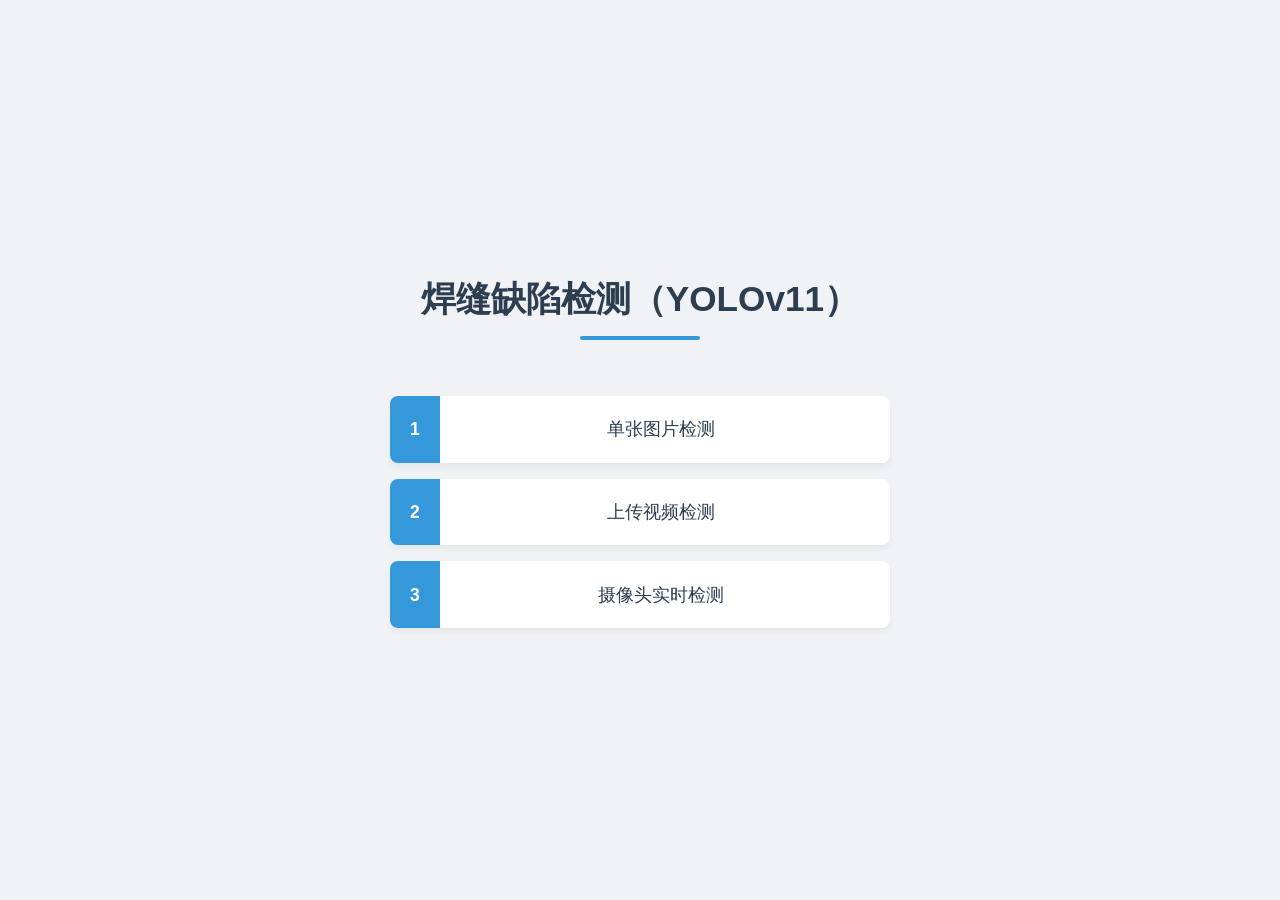
==== v-app/static/index.html @ 8508dec0 "1" ====
<!doctype html>
<html>
<head>
  <meta charset="utf-8" />
  <title>焊缝缺陷检测 Demo</title>
  <link rel="stylesheet" href="style.css" />
</head>
<style>
  /* 基础样式重置 */
* {
  margin: 0;
  padding: 0;
  box-sizing: border-box;
  font-family: 'Segoe UI', Tahoma, Geneva, Verdana, sans-serif;
}

/* 页面背景与布局 */
body {
  min-height: 100vh;
  background: #f0f2f5;
  padding: 2rem;
  display: flex;
  flex-direction: column;
  align-items: center;
  justify-content: center;
  color: #333;
  line-height: 1.6;
}

/* 标题样式 */
h1 {
  color: #2c3e50;
  font-size: 2.2rem;
  margin-bottom: 2.5rem;
  position: relative;
  text-align: center;
  padding-bottom: 0.8rem;
}

h1::after {
  content: '';
  position: absolute;
  bottom: 0;
  left: 50%;
  transform: translateX(-50%);
  width: 120px;
  height: 4px;
  background: #3498db;
  border-radius: 2px;
}

/* 导航列表样式 */
ul {
  list-style: none;
  width: 100%;
  max-width: 500px;
}

ul li {
  margin: 1rem 0;
}

/* 链接按钮样式 */
ul li a {
  display: block;
  padding: 1.2rem 1.5rem;
  background: white;
  color: #2c3e50;
  text-decoration: none;
  font-size: 1.1rem;
  font-weight: 500;
  border-radius: 8px;
  box-shadow: 0 4px 6px rgba(0, 0, 0, 0.05);
  transition: all 0.3s ease;
  position: relative;
  overflow: hidden;
}

/* 链接悬停效果 */
ul li a:hover {
  transform: translateY(-3px);
  box-shadow: 0 10px 15px rgba(0, 0, 0, 0.1);
  color: #3498db;
}

/* 链接前的序号样式 */
ul li a::before {
  content: attr(data-number);
  position: absolute;
  left: 0;
  top: 0;
  width: 50px;
  height: 100%;
  background: #3498db;
  color: white;
  display: flex;
  align-items: center;
  justify-content: center;
  font-weight: bold;
  transition: width 0.3s ease;
}

/* 调整链接文本位置，为序号留出空间 */
ul li a {
  padding-left: 65px;
}

/* 响应式设计 */
@media (max-width: 600px) {
  body {
    padding: 1rem;
  }
  
  h1 {
    font-size: 1.8rem;
  }
  
  ul li a {
    font-size: 1rem;
    padding: 1rem;
    padding-left: 55px;
  }
  
  ul li a::before {
    width: 40px;
  }
}
</style>
<body>
  <h1>焊缝缺陷检测（YOLOv11）</h1>
  <ul>
    <li><a href="img.html" data-number="1">单张图片检测</a></li>
    <li><a href="vid.html" data-number="2">上传视频检测</a></li>
    <li><a href="cam.html" data-number="3">摄像头实时检测</a></li>
  </ul>
</body>
</html>
---- v-app/static/style.css ----
/* ===== 全局基础样式 ===== */
* {
    margin: 0;
    padding: 0;
    box-sizing: border-box;
}

body {
    font-family: "Segoe UI", "Microsoft YaHei", sans-serif;
    min-height: 100vh;
    padding: 20px;
    margin: 0 auto;
    max-width: 1200px;
    background: #f0f3f7;
    color: #333;
    text-align: center;
    line-height: 1.6;
}

/* 标题样式优化 */
h1, h2 {
    color: #2c3e50;
    margin: 0 0 25px;
    padding-bottom: 12px;
    position: relative;
    display: inline-block;
}

h1::after, h2::after {
    content: '';
    position: absolute;
    left: 10%;
    bottom: 0;
    width: 80%;
    height: 3px;
    background: #3498db;
    border-radius: 3px;
}

h1 {
    font-size: 2rem;
    margin-top: 15px;
}

h2 {
    font-size: 1.6rem;
}

/* 链接样式优化 */
a {
    color: #3498db;
    text-decoration: none;
    font-weight: 500;
    transition: all 0.3s ease;
    position: relative;
    padding: 0 2px;
}

a:hover {
    text-decoration: none;
    color: #2980b9;
}

a::after {
    content: '';
    position: absolute;
    bottom: -2px;
    left: 0;
    width: 0;
    height: 2px;
    background: #2980b9;
    transition: width 0.3s ease;
}

a:hover::after {
    width: 100%;
}

/* ===== 摄像头画面区域 ===== */
.cam-container {
    position: relative;
    display: inline-block;
    margin: 0 auto 30px;
    padding: 15px;
    background: #fff;
    border-radius: 16px;
    box-shadow: 0 8px 30px rgba(0, 0, 0, 0.12);
}

#camImg {
    border-radius: 10px;
    box-shadow: 0 4px 15px rgba(0, 0, 0, 0.15);
    background: #000;
    max-width: 100%;
    height: auto;
    transition: all 0.3s ease;
}

#camImg:hover {
    box-shadow: 0 6px 20px rgba(0, 0, 0, 0.2);
}

/* ===== 红色闪烁层 ===== */
#flash {
    position: absolute;
    inset: 15px; /* 与容器内边距保持一致 */
    pointer-events: none;
    mix-blend-mode: screen;
    border-radius: 10px; /* 与摄像头画面保持一致 */
    opacity: 0;
    animation: none;
    z-index: 10;
}

/* 报警闪烁动画（增强版） */
.flash-active {
    animation: flashBlink 0.4s ease-in-out 2; /* 持续 0.4s，重复2次 */
}

@keyframes flashBlink {
    0% { opacity: 0; background: rgba(255, 0, 0, 0.6); }
    25% { opacity: 1; background: rgba(255, 0, 0, 0.8); }
    50% { opacity: 0; background: rgba(255, 0, 0, 0.6); }
    75% { opacity: 1; background: rgba(255, 0, 0, 0.8); }
    100% { opacity: 0; background: rgba(255, 0, 0, 0.6); }
}

/* ===== 控件区域 ===== */
.controls {
    background: #fff;
    padding: 20px;
    border-radius: 12px;
    box-shadow: 0 4px 15px rgba(0, 0, 0, 0.08);
    margin: 0 auto 30px;
    max-width: 600px;
    display: flex;
    flex-wrap: wrap;
    align-items: center;
    justify-content: center;
    gap: 15px 25px;
}

label {
    font-size: 15px;
    color: #555;
    cursor: pointer;
    display: flex;
    align-items: center;
    gap: 8px;
    transition: color 0.2s ease;
}

label:hover {
    color: #3498db;
}

input[type="checkbox"] {
    transform: scale(1.3);
    vertical-align: middle;
    accent-color: #3498db;
    transition: all 0.2s ease;
}

input[type="checkbox"]:hover {
    box-shadow: 0 0 0 3px rgba(52, 152, 219, 0.2);
}

/* 按钮通用样式（补充控件区域可能的按钮） */
button {
    padding: 8px 20px;
    background: #3498db;
    color: white;
    border: none;
    border-radius: 6px;
    font-size: 15px;
    font-weight: 500;
    cursor: pointer;
    transition: all 0.3s ease;
}
  

/* ===== 文字和段落 ===== */
p {
    margin: 25px 0;
    font-size: 14px;
    color: #666;
    max-width: 800px;
    margin-left: auto;
    margin-right: auto;
}

/* 状态提示文本 */
.status-text {
    font-size: 16px;
    padding: 10px 15px;
    border-radius: 6px;
    margin: 15px 0;
    display: inline-block;
    background: rgba(52, 152, 219, 0.1);
    color: #2980b9;
}

/* ===== 响应式调整 ===== */
@media (max-width: 768px) {
    body {
        padding: 15px 10px;
    }

    h1 {
        font-size: 1.7rem;
    }

    h2 {
        font-size: 1.4rem;
    }

    .controls {
        padding: 15px;
        gap: 12px 15px;
    }

    .cam-container {
        padding: 10px;
        border-radius: 12px;
    }

    #flash {
        inset: 10px;
    }
}

@media (max-width: 480px) {
    .controls {
        flex-direction: column;
        align-items: flex-start;
        padding: 15px 20px;
    }

    label {
        width: 100%;
    }
}
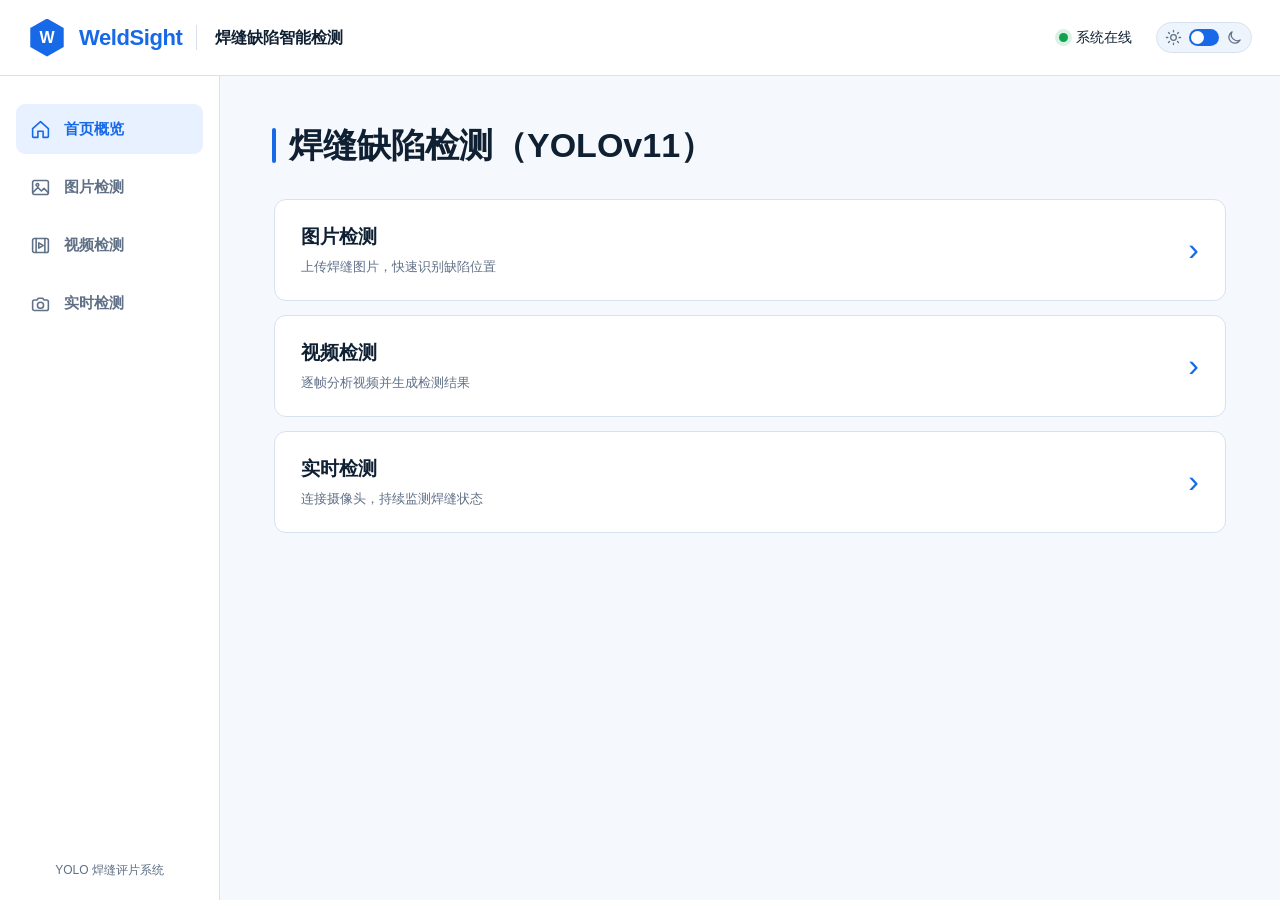
==== commit 2540aecc: "优化前端" ====
--- a/v-app/static/index.html
+++ b/v-app/static/index.html
@@ -1,131 +1,135 @@
 <!doctype html>
 <html>
+
 <head>
   <meta charset="utf-8" />
   <title>焊缝缺陷检测 Demo</title>
   <link rel="stylesheet" href="style.css" />
+  <link rel="stylesheet" href="app.css" />
+  <script src="ui.js" defer></script>
 </head>
 <style>
   /* 基础样式重置 */
-* {
-  margin: 0;
-  padding: 0;
-  box-sizing: border-box;
-  font-family: 'Segoe UI', Tahoma, Geneva, Verdana, sans-serif;
-}
+  * {
+    margin: 0;
+    padding: 0;
+    box-sizing: border-box;
+    font-family: 'Segoe UI', Tahoma, Geneva, Verdana, sans-serif;
+  }
 
-/* 页面背景与布局 */
-body {
-  min-height: 100vh;
-  background: #f0f2f5;
-  padding: 2rem;
-  display: flex;
-  flex-direction: column;
-  align-items: center;
-  justify-content: center;
-  color: #333;
-  line-height: 1.6;
-}
+  /* 页面背景与布局 */
+  body {
+    min-height: 100vh;
+    background: #f0f2f5;
+    padding: 2rem;
+    display: flex;
+    flex-direction: column;
+    align-items: center;
+    justify-content: center;
+    color: #333;
+    line-height: 1.6;
+  }
 
-/* 标题样式 */
-h1 {
-  color: #2c3e50;
-  font-size: 2.2rem;
-  margin-bottom: 2.5rem;
-  position: relative;
-  text-align: center;
-  padding-bottom: 0.8rem;
-}
+  /* 标题样式 */
+  h1 {
+    color: #2c3e50;
+    font-size: 2.2rem;
+    margin-bottom: 2.5rem;
+    position: relative;
+    text-align: center;
+    padding-bottom: 0.8rem;
+  }
 
-h1::after {
-  content: '';
-  position: absolute;
-  bottom: 0;
-  left: 50%;
-  transform: translateX(-50%);
-  width: 120px;
-  height: 4px;
-  background: #3498db;
-  border-radius: 2px;
-}
+  h1::after {
+    content: '';
+    position: absolute;
+    bottom: 0;
+    left: 50%;
+    transform: translateX(-50%);
+    width: 120px;
+    height: 4px;
+    background: #3498db;
+    border-radius: 2px;
+  }
 
-/* 导航列表样式 */
-ul {
-  list-style: none;
-  width: 100%;
-  max-width: 500px;
-}
+  /* 导航列表样式 */
+  ul {
+    list-style: none;
+    width: 100%;
+    max-width: 500px;
+  }
 
-ul li {
-  margin: 1rem 0;
-}
+  ul li {
+    margin: 1rem 0;
+  }
 
-/* 链接按钮样式 */
-ul li a {
-  display: block;
-  padding: 1.2rem 1.5rem;
-  background: white;
-  color: #2c3e50;
-  text-decoration: none;
-  font-size: 1.1rem;
-  font-weight: 500;
-  border-radius: 8px;
-  box-shadow: 0 4px 6px rgba(0, 0, 0, 0.05);
-  transition: all 0.3s ease;
-  position: relative;
-  overflow: hidden;
-}
+  /* 链接按钮样式 */
+  ul li a {
+    display: block;
+    padding: 1.2rem 1.5rem;
+    background: white;
+    color: #2c3e50;
+    text-decoration: none;
+    font-size: 1.1rem;
+    font-weight: 500;
+    border-radius: 8px;
+    box-shadow: 0 4px 6px rgba(0, 0, 0, 0.05);
+    transition: all 0.3s ease;
+    position: relative;
+    overflow: hidden;
+  }
 
-/* 链接悬停效果 */
-ul li a:hover {
-  transform: translateY(-3px);
-  box-shadow: 0 10px 15px rgba(0, 0, 0, 0.1);
-  color: #3498db;
-}
+  /* 链接悬停效果 */
+  ul li a:hover {
+    transform: translateY(-3px);
+    box-shadow: 0 10px 15px rgba(0, 0, 0, 0.1);
+    color: #3498db;
+  }
 
-/* 链接前的序号样式 */
-ul li a::before {
-  content: attr(data-number);
-  position: absolute;
-  left: 0;
-  top: 0;
-  width: 50px;
-  height: 100%;
-  background: #3498db;
-  color: white;
-  display: flex;
-  align-items: center;
-  justify-content: center;
-  font-weight: bold;
-  transition: width 0.3s ease;
-}
+  /* 链接前的序号样式 */
+  ul li a::before {
+    content: attr(data-number);
+    position: absolute;
+    left: 0;
+    top: 0;
+    width: 50px;
+    height: 100%;
+    background: #3498db;
+    color: white;
+    display: flex;
+    align-items: center;
+    justify-content: center;
+    font-weight: bold;
+    transition: width 0.3s ease;
+  }
 
-/* 调整链接文本位置，为序号留出空间 */
-ul li a {
-  padding-left: 65px;
-}
+  /* 调整链接文本位置，为序号留出空间 */
+  ul li a {
+    padding-left: 65px;
+  }
 
-/* 响应式设计 */
-@media (max-width: 600px) {
-  body {
-    padding: 1rem;
+  /* 响应式设计 */
+  @media (max-width: 600px) {
+    body {
+      padding: 1rem;
+    }
+
+    h1 {
+      font-size: 1.8rem;
+    }
+
+    ul li a {
+      font-size: 1rem;
+      padding: 1rem;
+      padding-left: 55px;
+    }
+
+    ul li a::before {
+      width: 40px;
+    }
   }
-  
-  h1 {
-    font-size: 1.8rem;
-  }
-  
-  ul li a {
-    font-size: 1rem;
-    padding: 1rem;
-    padding-left: 55px;
-  }
-  
-  ul li a::before {
-    width: 40px;
-  }
-}
 </style>
+
 <body>
   <h1>焊缝缺陷检测（YOLOv11）</h1>
   <ul>
@@ -134,4 +138,5 @@
     <li><a href="cam.html" data-number="3">摄像头实时检测</a></li>
   </ul>
 </body>
-</html>
+
+</html>
--- a/v-app/static/style.css
+++ b/v-app/static/style.css
@@ -1,242 +1,242 @@
-/* ===== 全局基础样式 ===== */
-* {
-    margin: 0;
-    padding: 0;
-    box-sizing: border-box;
-}
-
-body {
-    font-family: "Segoe UI", "Microsoft YaHei", sans-serif;
-    min-height: 100vh;
-    padding: 20px;
-    margin: 0 auto;
-    max-width: 1200px;
-    background: #f0f3f7;
-    color: #333;
-    text-align: center;
-    line-height: 1.6;
-}
-
-/* 标题样式优化 */
-h1, h2 {
-    color: #2c3e50;
-    margin: 0 0 25px;
-    padding-bottom: 12px;
-    position: relative;
-    display: inline-block;
-}
-
-h1::after, h2::after {
-    content: '';
-    position: absolute;
-    left: 10%;
-    bottom: 0;
-    width: 80%;
-    height: 3px;
-    background: #3498db;
-    border-radius: 3px;
-}
-
-h1 {
-    font-size: 2rem;
-    margin-top: 15px;
-}
-
-h2 {
-    font-size: 1.6rem;
-}
-
-/* 链接样式优化 */
-a {
-    color: #3498db;
-    text-decoration: none;
-    font-weight: 500;
-    transition: all 0.3s ease;
-    position: relative;
-    padding: 0 2px;
-}
-
-a:hover {
-    text-decoration: none;
-    color: #2980b9;
-}
-
-a::after {
-    content: '';
-    position: absolute;
-    bottom: -2px;
-    left: 0;
-    width: 0;
-    height: 2px;
-    background: #2980b9;
-    transition: width 0.3s ease;
-}
-
-a:hover::after {
-    width: 100%;
-}
-
-/* ===== 摄像头画面区域 ===== */
-.cam-container {
-    position: relative;
-    display: inline-block;
-    margin: 0 auto 30px;
-    padding: 15px;
-    background: #fff;
-    border-radius: 16px;
-    box-shadow: 0 8px 30px rgba(0, 0, 0, 0.12);
-}
-
-#camImg {
-    border-radius: 10px;
-    box-shadow: 0 4px 15px rgba(0, 0, 0, 0.15);
-    background: #000;
-    max-width: 100%;
-    height: auto;
-    transition: all 0.3s ease;
-}
-
-#camImg:hover {
-    box-shadow: 0 6px 20px rgba(0, 0, 0, 0.2);
-}
-
-/* ===== 红色闪烁层 ===== */
-#flash {
-    position: absolute;
-    inset: 15px; /* 与容器内边距保持一致 */
-    pointer-events: none;
-    mix-blend-mode: screen;
-    border-radius: 10px; /* 与摄像头画面保持一致 */
-    opacity: 0;
-    animation: none;
-    z-index: 10;
-}
-
-/* 报警闪烁动画（增强版） */
-.flash-active {
-    animation: flashBlink 0.4s ease-in-out 2; /* 持续 0.4s，重复2次 */
-}
-
-@keyframes flashBlink {
-    0% { opacity: 0; background: rgba(255, 0, 0, 0.6); }
-    25% { opacity: 1; background: rgba(255, 0, 0, 0.8); }
-    50% { opacity: 0; background: rgba(255, 0, 0, 0.6); }
-    75% { opacity: 1; background: rgba(255, 0, 0, 0.8); }
-    100% { opacity: 0; background: rgba(255, 0, 0, 0.6); }
-}
-
-/* ===== 控件区域 ===== */
-.controls {
-    background: #fff;
-    padding: 20px;
-    border-radius: 12px;
-    box-shadow: 0 4px 15px rgba(0, 0, 0, 0.08);
-    margin: 0 auto 30px;
-    max-width: 600px;
-    display: flex;
-    flex-wrap: wrap;
-    align-items: center;
-    justify-content: center;
-    gap: 15px 25px;
-}
-
-label {
-    font-size: 15px;
-    color: #555;
-    cursor: pointer;
-    display: flex;
-    align-items: center;
-    gap: 8px;
-    transition: color 0.2s ease;
-}
-
-label:hover {
-    color: #3498db;
-}
-
-input[type="checkbox"] {
-    transform: scale(1.3);
-    vertical-align: middle;
-    accent-color: #3498db;
-    transition: all 0.2s ease;
-}
-
-input[type="checkbox"]:hover {
-    box-shadow: 0 0 0 3px rgba(52, 152, 219, 0.2);
-}
-
-/* 按钮通用样式（补充控件区域可能的按钮） */
-button {
-    padding: 8px 20px;
-    background: #3498db;
-    color: white;
-    border: none;
-    border-radius: 6px;
-    font-size: 15px;
-    font-weight: 500;
-    cursor: pointer;
-    transition: all 0.3s ease;
-}
-  
-
-/* ===== 文字和段落 ===== */
-p {
-    margin: 25px 0;
-    font-size: 14px;
-    color: #666;
-    max-width: 800px;
-    margin-left: auto;
-    margin-right: auto;
-}
-
-/* 状态提示文本 */
-.status-text {
-    font-size: 16px;
-    padding: 10px 15px;
-    border-radius: 6px;
-    margin: 15px 0;
-    display: inline-block;
-    background: rgba(52, 152, 219, 0.1);
-    color: #2980b9;
-}
-
-/* ===== 响应式调整 ===== */
-@media (max-width: 768px) {
-    body {
-        padding: 15px 10px;
-    }
-
-    h1 {
-        font-size: 1.7rem;
-    }
-
-    h2 {
-        font-size: 1.4rem;
-    }
-
-    .controls {
-        padding: 15px;
-        gap: 12px 15px;
-    }
-
-    .cam-container {
-        padding: 10px;
-        border-radius: 12px;
-    }
-
-    #flash {
-        inset: 10px;
-    }
-}
-
-@media (max-width: 480px) {
-    .controls {
-        flex-direction: column;
-        align-items: flex-start;
-        padding: 15px 20px;
-    }
-
-    label {
-        width: 100%;
-    }
+/* ===== 全局基础样式 ===== */
+* {
+    margin: 0;
+    padding: 0;
+    box-sizing: border-box;
+}
+
+body {
+    font-family: "Segoe UI", "Microsoft YaHei", sans-serif;
+    min-height: 100vh;
+    padding: 20px;
+    margin: 0 auto;
+    max-width: 1200px;
+    background: #f0f3f7;
+    color: #333;
+    text-align: center;
+    line-height: 1.6;
+}
+
+/* 标题样式优化 */
+h1, h2 {
+    color: #2c3e50;
+    margin: 0 0 25px;
+    padding-bottom: 12px;
+    position: relative;
+    display: inline-block;
+}
+
+h1::after, h2::after {
+    content: '';
+    position: absolute;
+    left: 10%;
+    bottom: 0;
+    width: 80%;
+    height: 3px;
+    background: #3498db;
+    border-radius: 3px;
+}
+
+h1 {
+    font-size: 2rem;
+    margin-top: 15px;
+}
+
+h2 {
+    font-size: 1.6rem;
+}
+
+/* 链接样式优化 */
+a {
+    color: #3498db;
+    text-decoration: none;
+    font-weight: 500;
+    transition: all 0.3s ease;
+    position: relative;
+    padding: 0 2px;
+}
+
+a:hover {
+    text-decoration: none;
+    color: #2980b9;
+}
+
+a::after {
+    content: '';
+    position: absolute;
+    bottom: -2px;
+    left: 0;
+    width: 0;
+    height: 2px;
+    background: #2980b9;
+    transition: width 0.3s ease;
+}
+
+a:hover::after {
+    width: 100%;
+}
+
+/* ===== 摄像头画面区域 ===== */
+.cam-container {
+    position: relative;
+    display: inline-block;
+    margin: 0 auto 30px;
+    padding: 15px;
+    background: #fff;
+    border-radius: 16px;
+    box-shadow: 0 8px 30px rgba(0, 0, 0, 0.12);
+}
+
+#camImg {
+    border-radius: 10px;
+    box-shadow: 0 4px 15px rgba(0, 0, 0, 0.15);
+    background: #000;
+    max-width: 100%;
+    height: auto;
+    transition: all 0.3s ease;
+}
+
+#camImg:hover {
+    box-shadow: 0 6px 20px rgba(0, 0, 0, 0.2);
+}
+
+/* ===== 红色闪烁层 ===== */
+#flash {
+    position: absolute;
+    inset: 15px; /* 与容器内边距保持一致 */
+    pointer-events: none;
+    mix-blend-mode: screen;
+    border-radius: 10px; /* 与摄像头画面保持一致 */
+    opacity: 0;
+    animation: none;
+    z-index: 10;
+}
+
+/* 报警闪烁动画（增强版） */
+.flash-active {
+    animation: flashBlink 0.4s ease-in-out 2; /* 持续 0.4s，重复2次 */
+}
+
+@keyframes flashBlink {
+    0% { opacity: 0; background: rgba(255, 0, 0, 0.6); }
+    25% { opacity: 1; background: rgba(255, 0, 0, 0.8); }
+    50% { opacity: 0; background: rgba(255, 0, 0, 0.6); }
+    75% { opacity: 1; background: rgba(255, 0, 0, 0.8); }
+    100% { opacity: 0; background: rgba(255, 0, 0, 0.6); }
+}
+
+/* ===== 控件区域 ===== */
+.controls {
+    background: #fff;
+    padding: 20px;
+    border-radius: 12px;
+    box-shadow: 0 4px 15px rgba(0, 0, 0, 0.08);
+    margin: 0 auto 30px;
+    max-width: 600px;
+    display: flex;
+    flex-wrap: wrap;
+    align-items: center;
+    justify-content: center;
+    gap: 15px 25px;
+}
+
+label {
+    font-size: 15px;
+    color: #555;
+    cursor: pointer;
+    display: flex;
+    align-items: center;
+    gap: 8px;
+    transition: color 0.2s ease;
+}
+
+label:hover {
+    color: #3498db;
+}
+
+input[type="checkbox"] {
+    transform: scale(1.3);
+    vertical-align: middle;
+    accent-color: #3498db;
+    transition: all 0.2s ease;
+}
+
+input[type="checkbox"]:hover {
+    box-shadow: 0 0 0 3px rgba(52, 152, 219, 0.2);
+}
+
+/* 按钮通用样式（补充控件区域可能的按钮） */
+button {
+    padding: 8px 20px;
+    background: #3498db;
+    color: white;
+    border: none;
+    border-radius: 6px;
+    font-size: 15px;
+    font-weight: 500;
+    cursor: pointer;
+    transition: all 0.3s ease;
+}
+  
+
+/* ===== 文字和段落 ===== */
+p {
+    margin: 25px 0;
+    font-size: 14px;
+    color: #666;
+    max-width: 800px;
+    margin-left: auto;
+    margin-right: auto;
+}
+
+/* 状态提示文本 */
+.status-text {
+    font-size: 16px;
+    padding: 10px 15px;
+    border-radius: 6px;
+    margin: 15px 0;
+    display: inline-block;
+    background: rgba(52, 152, 219, 0.1);
+    color: #2980b9;
+}
+
+/* ===== 响应式调整 ===== */
+@media (max-width: 768px) {
+    body {
+        padding: 15px 10px;
+    }
+
+    h1 {
+        font-size: 1.7rem;
+    }
+
+    h2 {
+        font-size: 1.4rem;
+    }
+
+    .controls {
+        padding: 15px;
+        gap: 12px 15px;
+    }
+
+    .cam-container {
+        padding: 10px;
+        border-radius: 12px;
+    }
+
+    #flash {
+        inset: 10px;
+    }
+}
+
+@media (max-width: 480px) {
+    .controls {
+        flex-direction: column;
+        align-items: flex-start;
+        padding: 15px 20px;
+    }
+
+    label {
+        width: 100%;
+    }
 }
--- a/v-app/static/app.css
+++ b/v-app/static/app.css
@@ -0,0 +1,617 @@
+:root {
+  color-scheme: light;
+  --bg: #f5f8fc;
+  --surface: #ffffff;
+  --surface-2: #eef4fb;
+  --text: #102033;
+  --muted: #607087;
+  --line: #d8e2ee;
+  --primary: #1769e8;
+  --primary-soft: #e8f1ff;
+  --success: #12a150;
+  --danger: #dc3d4b;
+  --warning: #ed8b24;
+  --shadow: 0 18px 45px rgba(38, 68, 105, .09);
+}
+
+:root[data-theme="dark"] {
+  color-scheme: dark;
+  --bg: #071421;
+  --surface: #0d1e2d;
+  --surface-2: #12283a;
+  --text: #eef6ff;
+  --muted: #92a8bd;
+  --line: #294155;
+  --primary: #3e8cff;
+  --primary-soft: #15345d;
+  --success: #39cf75;
+  --danger: #ff6976;
+  --warning: #ffab4a;
+  --shadow: 0 22px 55px rgba(0, 0, 0, .28);
+}
+
+html {
+  background: var(--bg);
+}
+
+body {
+  display: block !important;
+  overflow-x: hidden;
+  margin: 0 !important;
+  padding: 0 !important;
+  max-width: none !important;
+  min-height: 100vh;
+  background: var(--bg) !important;
+  color: var(--text) !important;
+  text-align: left !important;
+  font-family: Inter, "Segoe UI", "Microsoft YaHei", sans-serif !important;
+  transition: background .25s ease, color .25s ease;
+}
+
+button,
+input,
+select {
+  font: inherit;
+}
+
+.app-shell {
+  width: 100%;
+  min-height: 100vh;
+  display: grid;
+  grid-template: 76px 1fr / 220px 1fr;
+}
+
+.app-header {
+  grid-column: 1 / -1;
+  display: flex;
+  align-items: center;
+  justify-content: space-between;
+  padding: 0 28px;
+  background: var(--surface);
+  border-bottom: 1px solid var(--line);
+  position: sticky;
+  top: 0;
+  z-index: 20;
+}
+
+.brand {
+  display: flex;
+  align-items: center;
+  gap: 13px;
+  color: var(--text) !important;
+  padding: 0 !important;
+  text-decoration: none;
+}
+
+.brand::after,
+.app-nav-link::after {
+  display: none !important;
+}
+
+.brand-mark {
+  display: grid;
+  place-items: center;
+  width: 38px;
+  height: 38px;
+  color: #fff;
+  background: var(--primary);
+  clip-path: polygon(50% 0, 94% 25%, 94% 75%, 50% 100%, 6% 75%, 6% 25%);
+  font-weight: 800;
+}
+
+.brand strong {
+  color: var(--primary);
+  font-size: 22px;
+  letter-spacing: -.4px;
+}
+
+.brand-subtitle {
+  border-left: 1px solid var(--line);
+  padding-left: 18px;
+  font-weight: 650;
+}
+
+.header-actions {
+  display: flex;
+  flex-shrink: 0;
+  align-items: center;
+  gap: 24px;
+}
+
+.service-state {
+  display: flex;
+  align-items: center;
+  gap: 8px;
+  color: var(--text);
+  font-size: 14px;
+}
+
+.service-state i {
+  width: 9px;
+  height: 9px;
+  border-radius: 50%;
+  background: var(--success);
+  box-shadow: 0 0 0 4px color-mix(in srgb, var(--success) 15%, transparent);
+}
+
+.theme-toggle {
+  display: flex;
+  align-items: center;
+  gap: 7px;
+  padding: 6px 8px !important;
+  border: 1px solid var(--line) !important;
+  border-radius: 999px !important;
+  background: var(--surface-2) !important;
+  color: var(--muted) !important;
+  box-shadow: none !important;
+}
+
+.theme-toggle span {
+  display: grid;
+  place-items: center;
+}
+
+.theme-toggle svg {
+  width: 17px;
+  height: 17px;
+  fill: none;
+  stroke: currentColor;
+  stroke-width: 1.8;
+  stroke-linecap: round;
+  stroke-linejoin: round;
+}
+
+.theme-toggle i {
+  width: 30px;
+  height: 17px;
+  border-radius: 99px;
+  background: var(--primary);
+  position: relative;
+}
+
+.theme-toggle i::after {
+  content: '';
+  position: absolute;
+  width: 13px;
+  height: 13px;
+  top: 2px;
+  left: 2px;
+  border-radius: 50%;
+  background: white;
+  transition: transform .2s ease;
+}
+
+[data-theme="dark"] .theme-toggle i::after {
+  transform: translateX(13px);
+}
+
+.app-sidebar {
+  grid-row: 2;
+  padding: 28px 16px 20px;
+  background: var(--surface);
+  border-right: 1px solid var(--line);
+  display: flex;
+  flex-direction: column;
+  justify-content: space-between;
+}
+
+.app-sidebar nav {
+  display: grid;
+  gap: 8px;
+}
+
+.app-nav-link {
+  display: flex;
+  align-items: center;
+  gap: 13px;
+  padding: 13px 14px !important;
+  border-radius: 9px;
+  color: var(--muted) !important;
+  text-decoration: none;
+  font-size: 15px;
+  font-weight: 600;
+}
+
+.app-nav-link:hover,
+.app-nav-link.active {
+  color: var(--primary) !important;
+  background: var(--primary-soft);
+}
+
+.app-nav-link svg {
+  width: 21px;
+  height: 21px;
+  fill: none;
+  stroke: currentColor;
+  stroke-width: 1.8;
+  stroke-linecap: round;
+  stroke-linejoin: round;
+}
+
+.sidebar-foot {
+  margin: 0 !important;
+  color: var(--muted) !important;
+  font-size: 12px !important;
+  text-align: center;
+}
+
+.app-main {
+  grid-column: 2;
+  grid-row: 2;
+  width: 100%;
+  max-width: 1160px;
+  margin: 0 auto;
+  padding: 48px 54px 64px;
+  box-sizing: border-box;
+}
+
+.app-main h1,
+.app-main h2 {
+  display: block !important;
+  width: auto;
+  margin: 0 0 32px !important;
+  padding: 0 0 0 15px !important;
+  border: 0 !important;
+  color: var(--text) !important;
+  font-size: clamp(25px, 3vw, 34px) !important;
+  line-height: 1.25;
+  text-align: left;
+}
+
+.app-main h1::after,
+.app-main h2::after {
+  left: 0 !important;
+  top: 4px;
+  bottom: 4px !important;
+  width: 4px !important;
+  height: auto !important;
+  background: var(--primary) !important;
+  border-radius: 4px !important;
+}
+
+/* 首页 */
+.page-home>ul {
+  display: grid;
+  width: 100% !important;
+  max-width: none !important;
+  gap: 14px;
+  margin: 0;
+  padding: 0;
+}
+
+.page-home>ul li {
+  margin: 0 !important;
+}
+
+.page-home>ul a {
+  display: flex !important;
+  align-items: center;
+  min-height: 92px;
+  padding: 22px 26px !important;
+  border: 1px solid var(--line);
+  border-radius: 12px !important;
+  background: var(--surface) !important;
+  color: var(--text) !important;
+  box-shadow: none !important;
+  font-size: 19px !important;
+}
+
+.page-home>ul a>span {
+  display: grid;
+  gap: 5px;
+}
+
+.page-home>ul a::before {
+  display: none !important;
+}
+
+.page-home>ul a strong {
+  color: var(--text);
+  font-size: 19px;
+}
+
+.page-home>ul a small {
+  color: var(--muted);
+  font-size: 13px;
+  font-weight: 500;
+}
+
+.page-home>ul a>b {
+  margin-left: auto;
+  color: var(--primary);
+  font-size: 32px;
+  font-weight: 400;
+}
+
+.page-home>ul a::after {
+  display: none !important;
+}
+
+.page-home>ul a:hover {
+  transform: translateY(-2px) !important;
+  border-color: var(--primary);
+  box-shadow: var(--shadow) !important;
+}
+
+/* 检测页面公共面板 */
+.upload-container,
+.upload-area,
+.container,
+.control-panel,
+.result-container,
+.preview-container,
+.sound-control,
+.file-input,
+#vidLink {
+  width: 100% !important;
+  max-width: 100% !important;
+  box-sizing: border-box;
+  background: var(--surface) !important;
+  color: var(--text) !important;
+  border-color: var(--line) !important;
+  box-shadow: var(--shadow) !important;
+}
+
+.upload-container,
+.upload-area,
+.control-panel {
+  border-radius: 12px !important;
+  padding: 24px !important;
+}
+
+.result-container {
+  border-radius: 12px !important;
+  min-height: 260px;
+  padding: 20px !important;
+}
+
+/* 视频页保持标题与上传面板同轴，并让工作区在主内容中居中。 */
+.page-video>.container {
+  width: min(100%, 820px) !important;
+  max-width: 820px !important;
+  margin: 0 auto !important;
+  padding: 0 !important;
+  background: transparent !important;
+  box-shadow: none !important;
+}
+
+.page-video .upload-area {
+  margin: 0 auto 30px !important;
+}
+
+input[type="file"],
+select {
+  color: var(--text) !important;
+  background: var(--surface-2) !important;
+  border: 1px solid var(--line) !important;
+  border-radius: 8px !important;
+  padding: 10px !important;
+}
+
+input[type="file"]::file-selector-button,
+.file-label {
+  margin-right: 12px;
+  padding: 9px 14px !important;
+  border: 1px solid var(--line) !important;
+  border-radius: 7px !important;
+  background: var(--surface) !important;
+  color: var(--text) !important;
+  font-weight: 600;
+  cursor: pointer;
+}
+
+input[type="file"]::file-selector-button:hover,
+.file-label:hover {
+  border-color: var(--primary) !important;
+  color: var(--primary) !important;
+  background: var(--primary-soft) !important;
+}
+
+button:not(.theme-toggle) {
+  border-radius: 8px !important;
+  border: 1px solid transparent !important;
+  background: var(--primary) !important;
+  color: #fff !important;
+  font-weight: 650 !important;
+  box-shadow: none !important;
+}
+
+button:not(.theme-toggle):hover {
+  filter: brightness(1.08);
+  transform: translateY(-1px);
+}
+
+button:disabled {
+  opacity: .46;
+  cursor: not-allowed;
+  transform: none !important;
+}
+
+#btnCancel,
+.btn-stop {
+  background: transparent !important;
+  color: var(--danger) !important;
+  border-color: var(--danger) !important;
+}
+
+.btn-start {
+  background: var(--success) !important;
+}
+
+.status-text {
+  background: var(--surface-2) !important;
+  color: var(--muted) !important;
+  border: 1px solid var(--line);
+}
+
+.status-text.success {
+  color: var(--success) !important;
+}
+
+.status-text.error {
+  color: var(--danger) !important;
+}
+
+#progressBar {
+  width: 100% !important;
+  max-width: none !important;
+  height: auto !important;
+  margin: 18px 0 !important;
+  padding: 16px !important;
+  overflow: visible !important;
+  border: 1px solid var(--line);
+  border-radius: 10px !important;
+  background: var(--surface-2) !important;
+  box-shadow: none !important;
+  box-sizing: border-box;
+}
+
+.progress-meta {
+  display: flex;
+  align-items: center;
+  margin-bottom: 9px;
+  color: var(--text);
+  font-size: 14px;
+  font-weight: 600;
+}
+
+.progress-track {
+  position: relative;
+  height: 24px;
+  overflow: hidden;
+  border-radius: 99px;
+  background: color-mix(in srgb, var(--line) 72%, transparent);
+}
+
+#progressFill {
+  position: relative;
+  height: 100% !important;
+  min-width: 0;
+  border-radius: inherit !important;
+  background: var(--primary) !important;
+  box-shadow: 0 0 12px color-mix(in srgb, var(--primary) 35%, transparent);
+  transition: width .45s cubic-bezier(.22, 1, .36, 1), background .2s ease !important;
+}
+
+#progressValue {
+  position: absolute;
+  inset: 0;
+  display: grid;
+  place-items: center;
+  color: var(--text);
+  font-size: 12px;
+  font-weight: 750;
+  line-height: 24px;
+  font-variant-numeric: tabular-nums;
+  text-shadow: 0 1px 2px var(--surface);
+  pointer-events: none;
+}
+
+#progressBar[data-state="uploading"] #progressFill,
+#progressBar[data-state="waiting"] #progressFill {
+  background: var(--warning) !important;
+}
+
+#progressBar[data-state="completed"] #progressFill {
+  background: var(--success) !important;
+}
+
+#progressBar[data-state="failed"] #progressFill {
+  background: var(--danger) !important;
+}
+
+
+.preview-container {
+  display: block !important;
+  width: min(100%, 900px);
+  overflow: hidden;
+  padding: 10px;
+}
+
+#camImg {
+  width: 100%;
+  max-height: 62vh;
+  object-fit: contain;
+  border-radius: 8px;
+}
+
+.home-link,
+.back-link,
+.app-main>p:last-of-type {
+  display: none !important;
+}
+
+@media (max-width: 780px) {
+  .app-shell {
+    display: block;
+  }
+
+  .app-header {
+    height: 64px;
+    padding: 0 16px;
+  }
+
+  .brand-subtitle,
+  .service-state,
+  .sidebar-foot {
+    display: none;
+  }
+
+  .brand strong {
+    font-size: 19px;
+  }
+
+  .app-sidebar {
+    position: sticky;
+    top: 64px;
+    z-index: 15;
+    padding: 8px 10px;
+    border-right: 0;
+    border-bottom: 1px solid var(--line);
+    overflow-x: auto;
+  }
+
+  .app-sidebar nav {
+    display: flex;
+    min-width: max-content;
+  }
+
+  .app-nav-link {
+    padding: 9px 11px !important;
+    font-size: 13px;
+  }
+
+  .app-nav-link svg {
+    width: 18px;
+    height: 18px;
+  }
+
+  .app-main {
+    padding: 30px 18px 48px;
+  }
+
+  .app-main h1,
+  .app-main h2 {
+    font-size: 25px !important;
+    margin-bottom: 24px !important;
+  }
+
+  .control-panel {
+    align-items: stretch !important;
+  }
+
+  .control-panel select {
+    width: 100%;
+  }
+}
+
+@media (prefers-reduced-motion: reduce) {
+
+  *,
+  *::before,
+  *::after {
+    scroll-behavior: auto !important;
+    transition: none !important;
+    animation-duration: .01ms !important;
+  }
+}
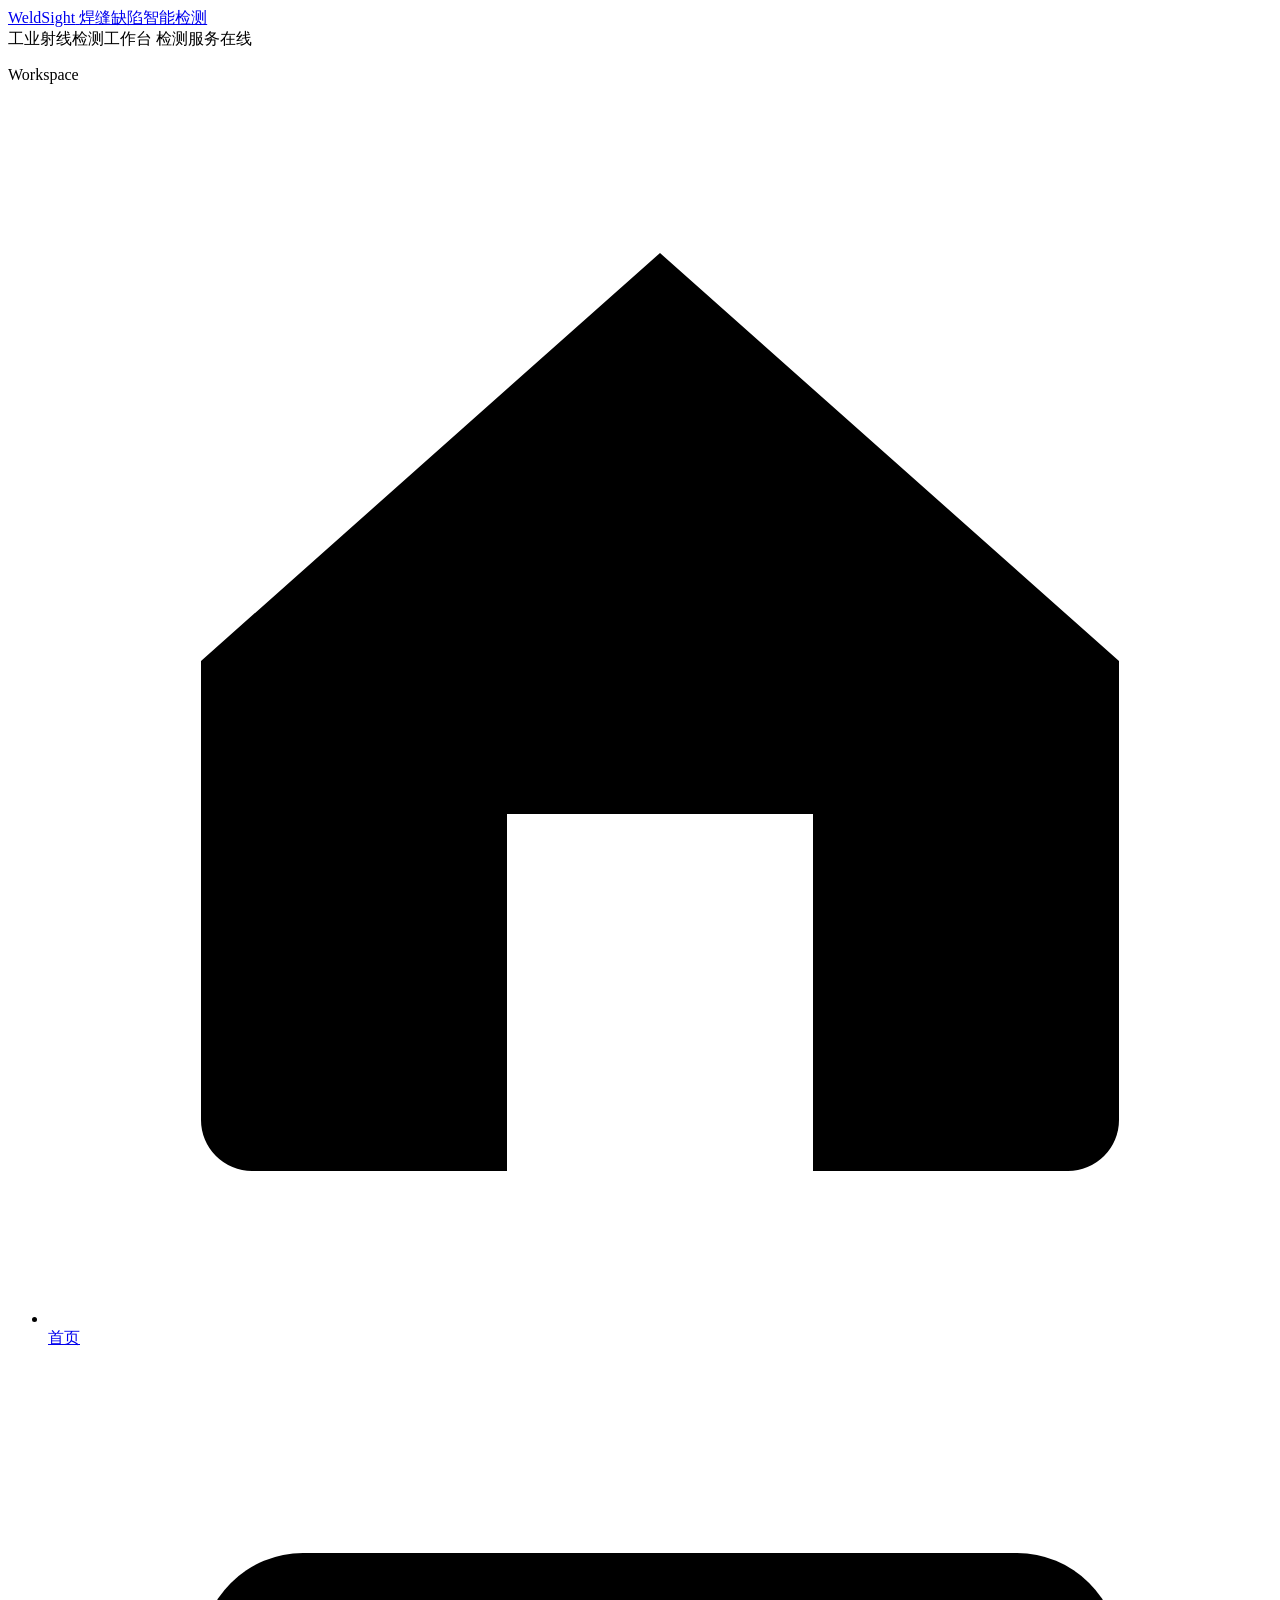
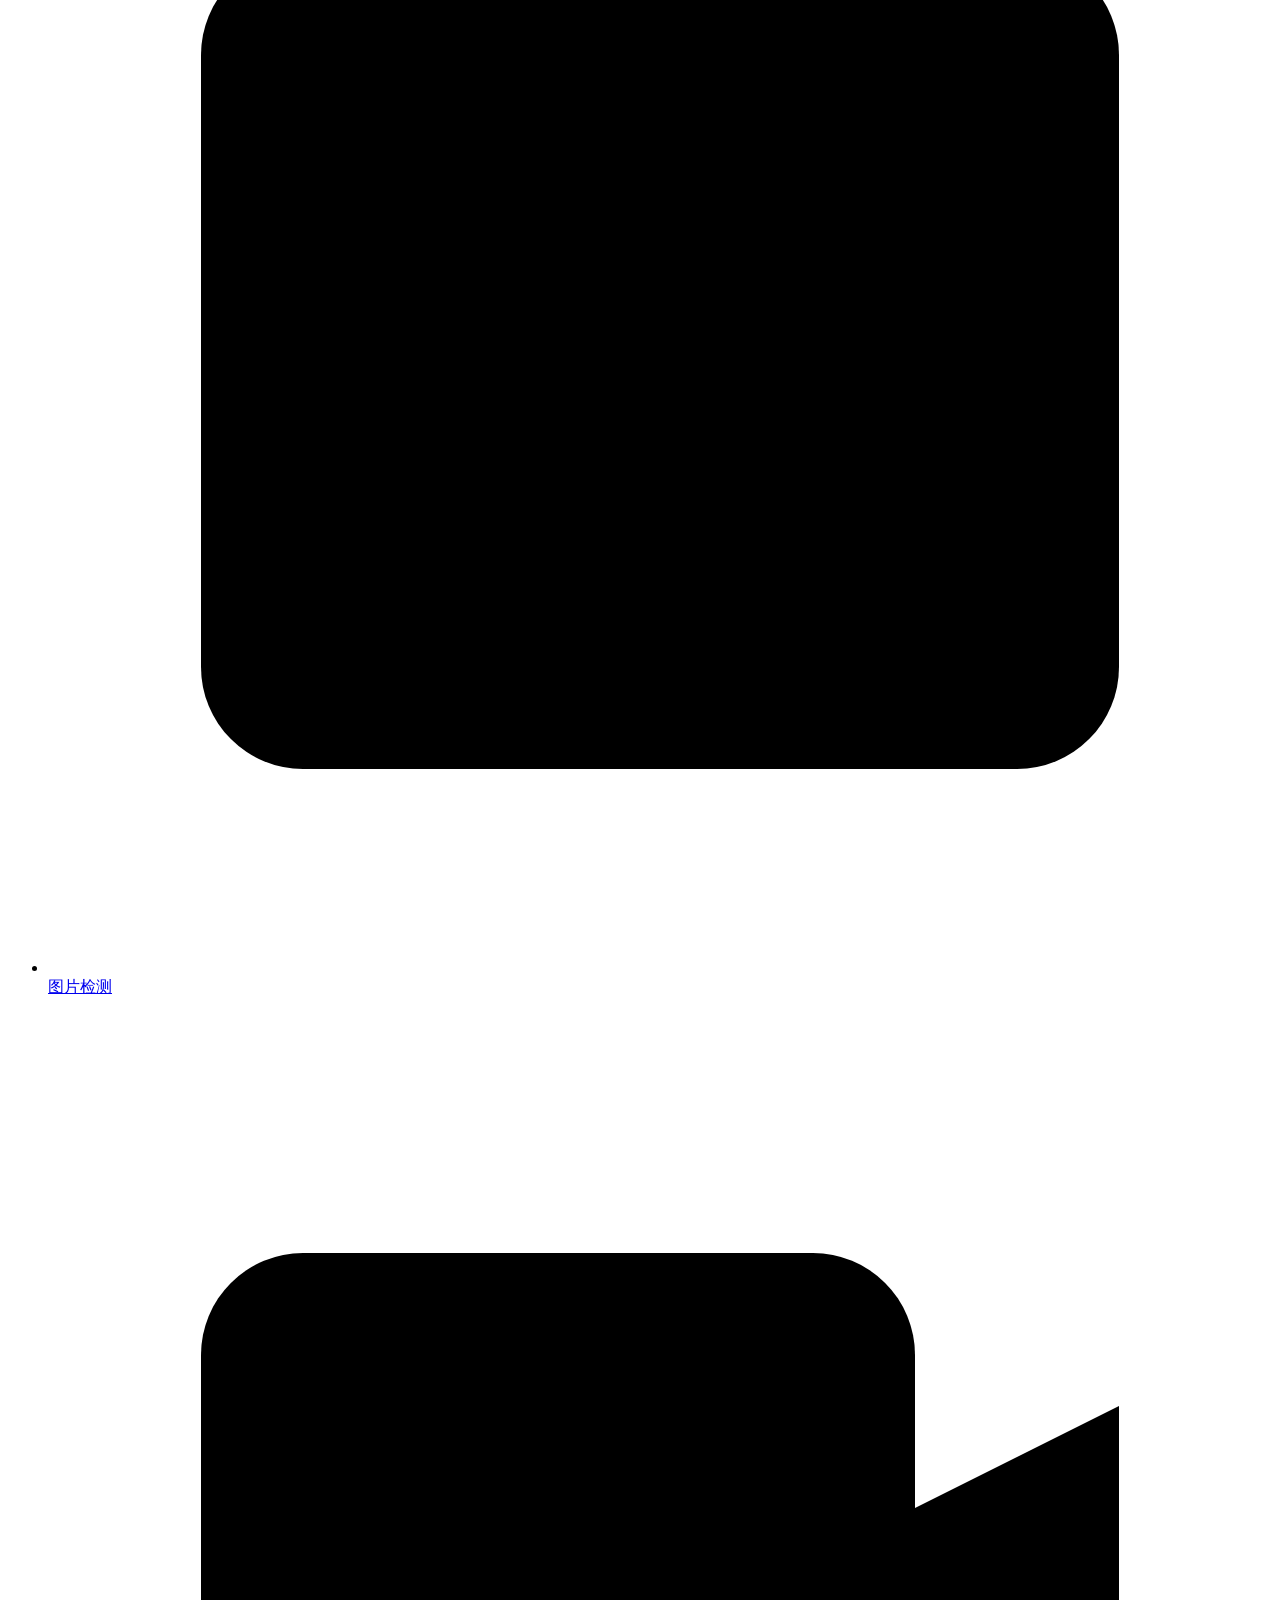
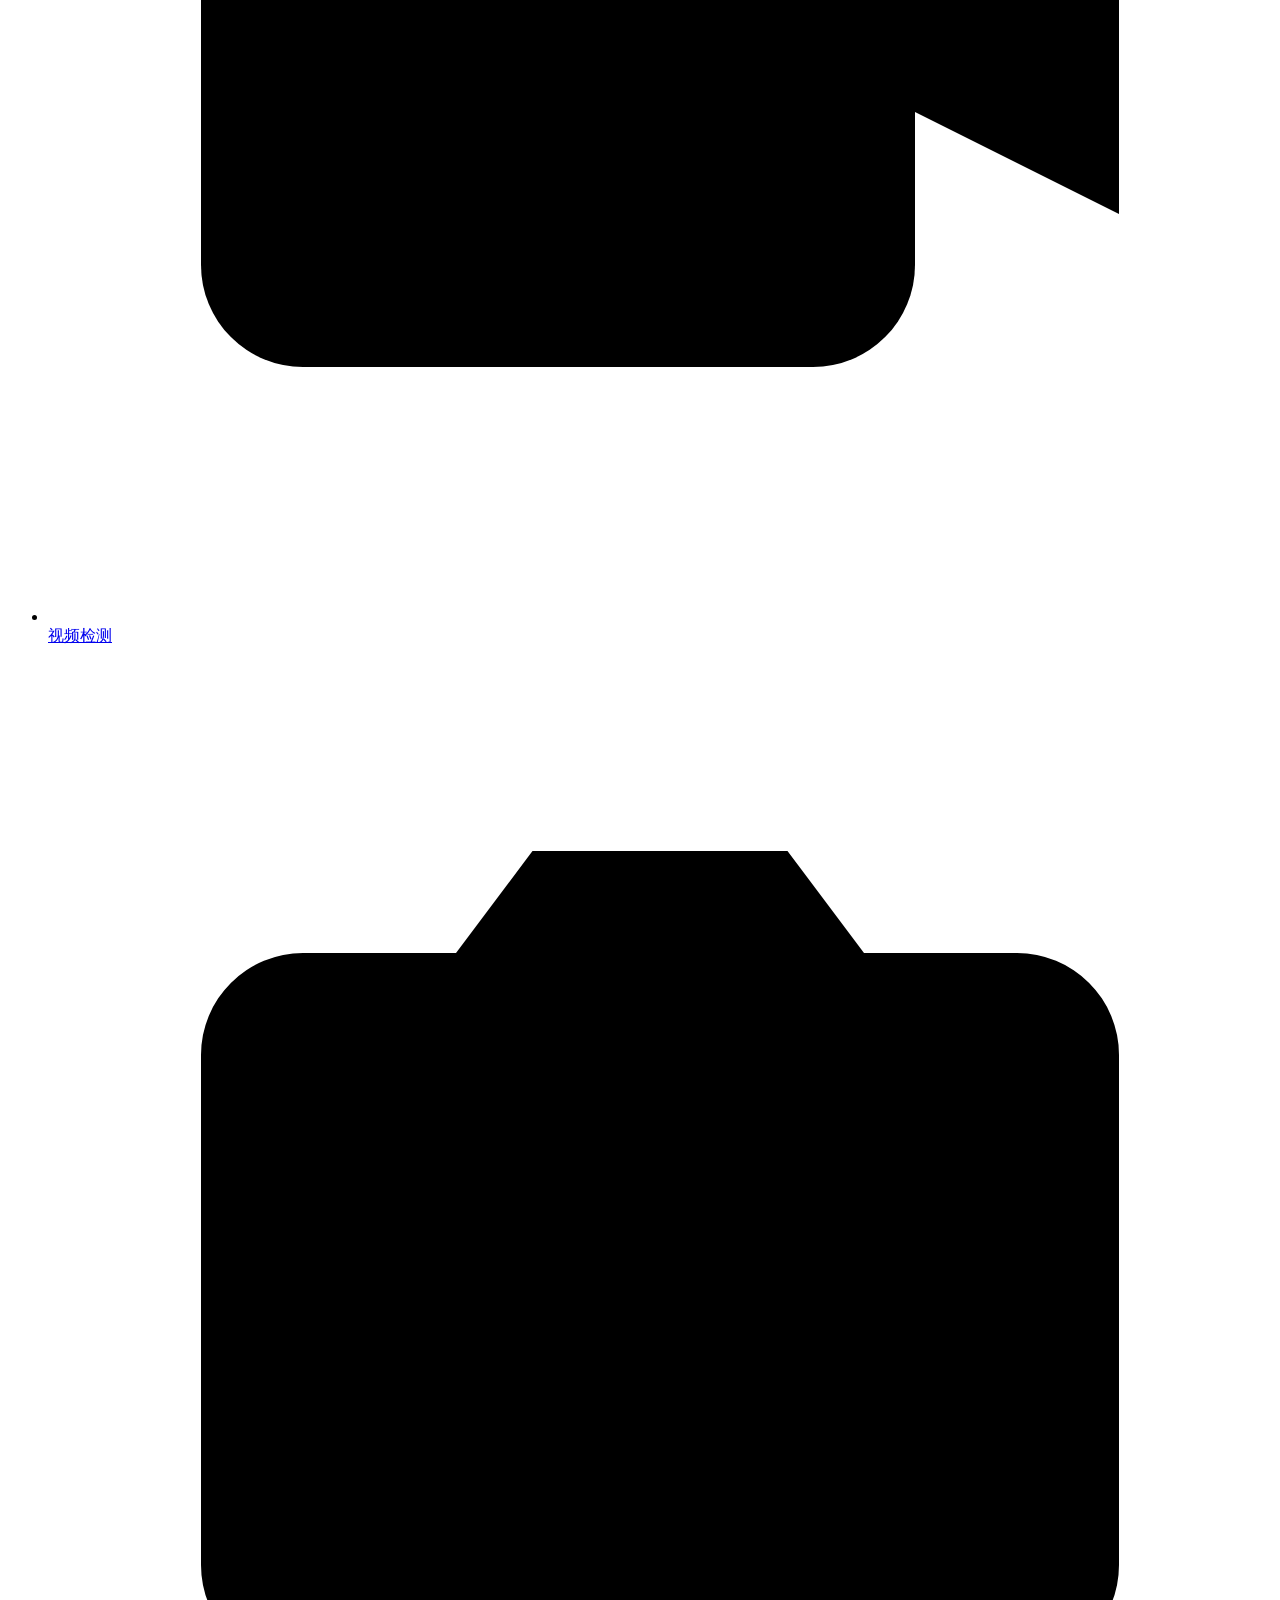
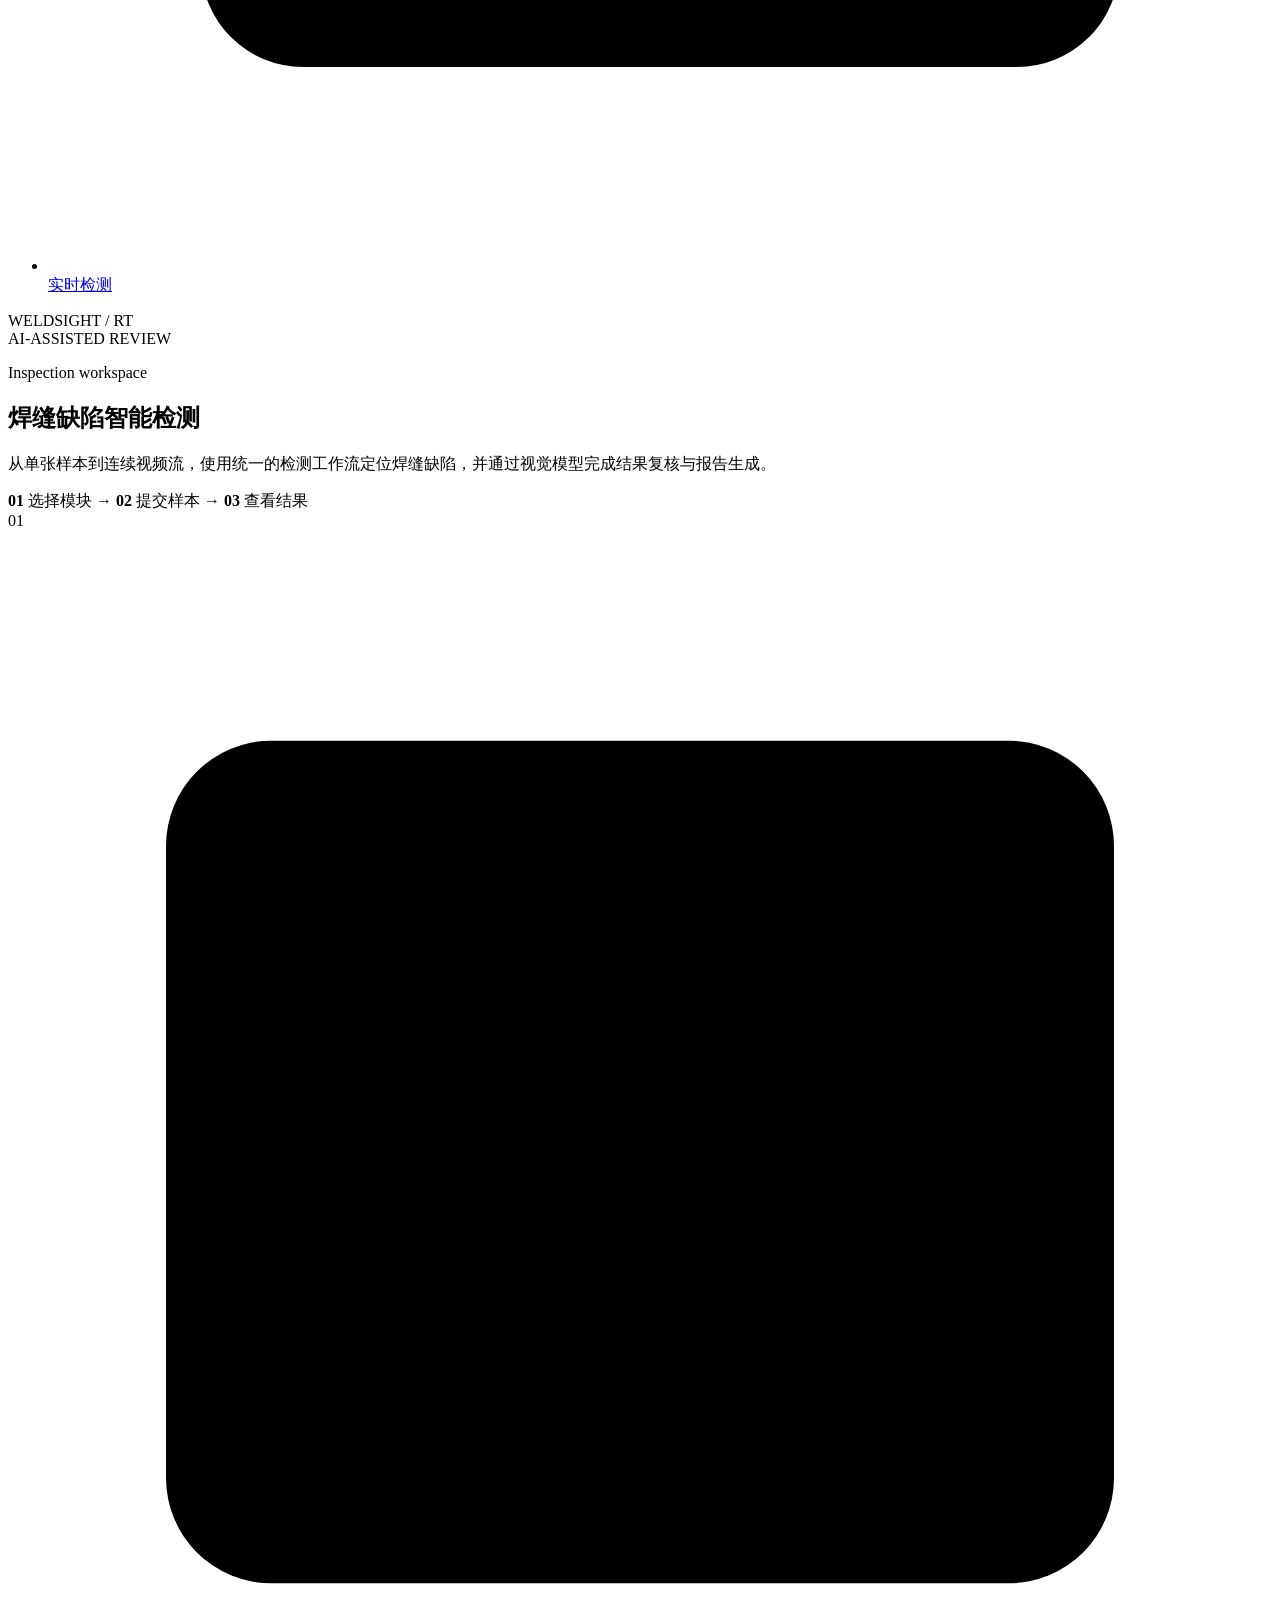
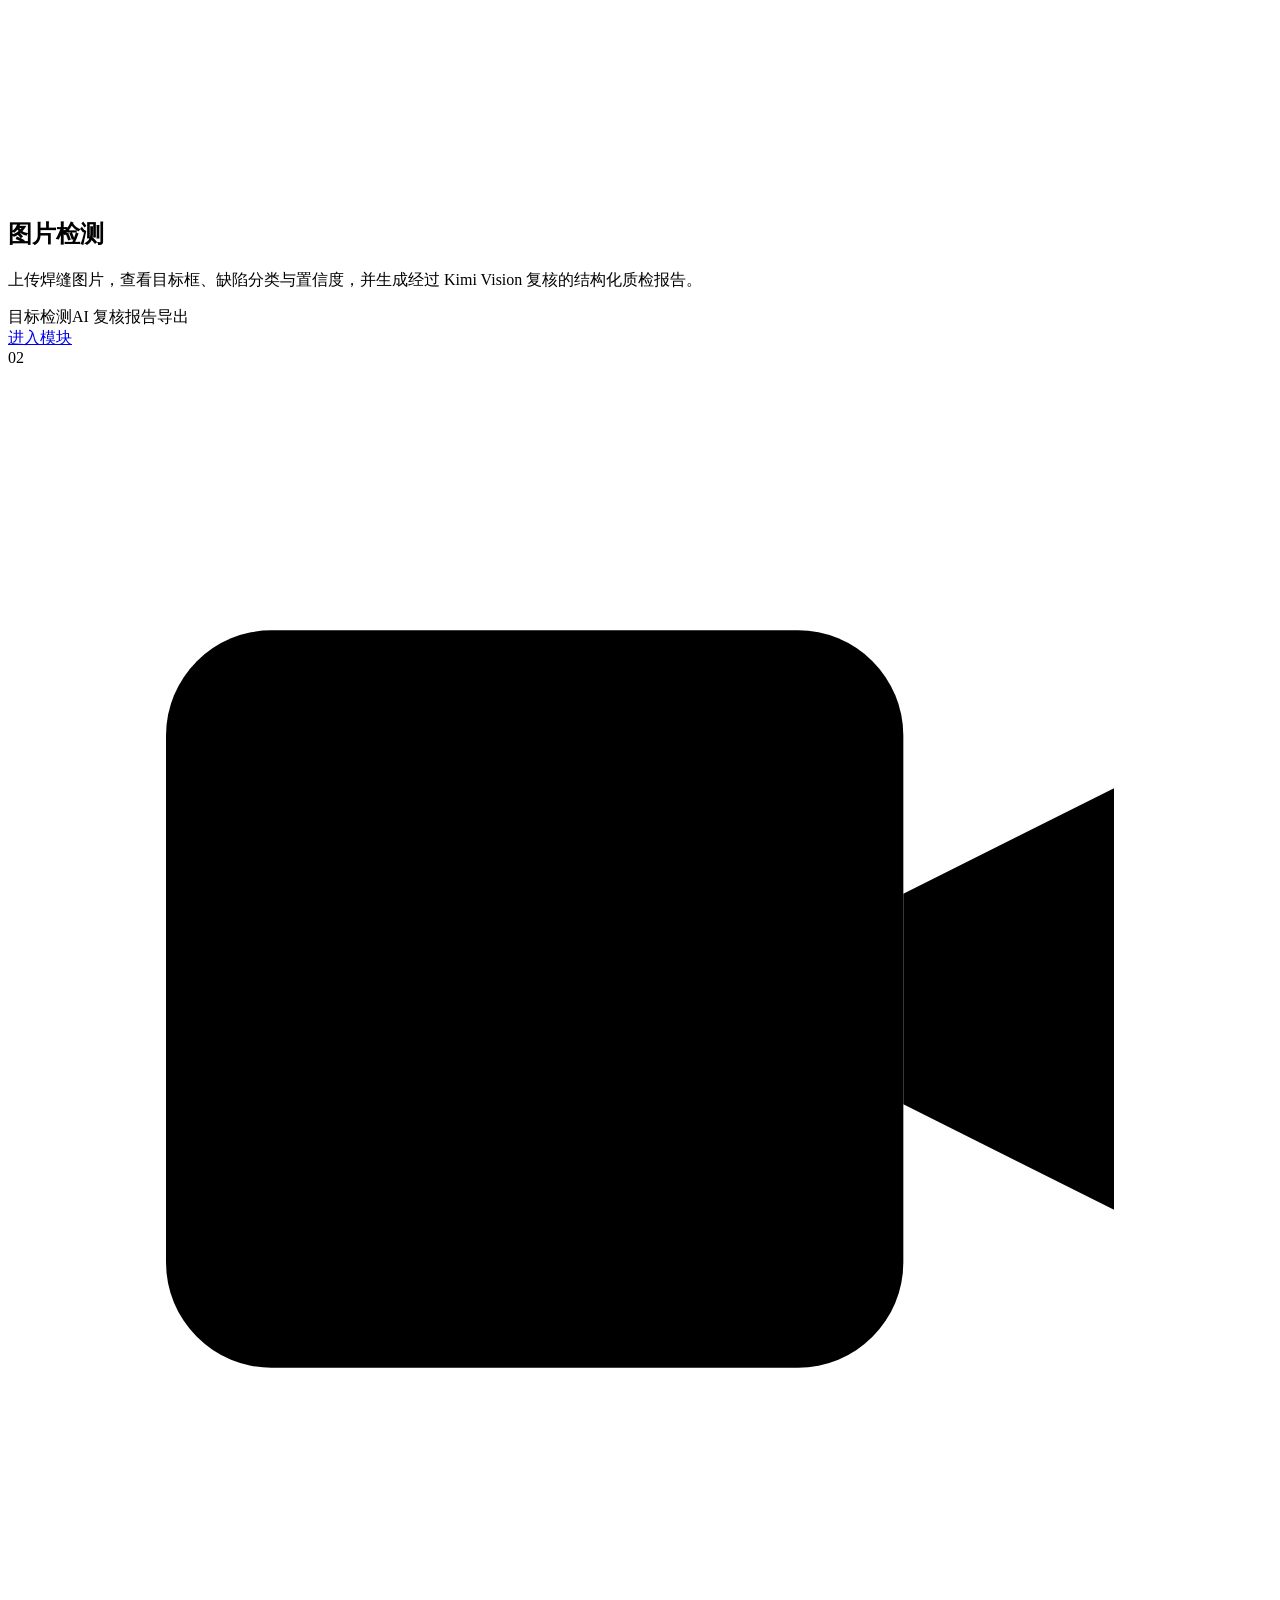
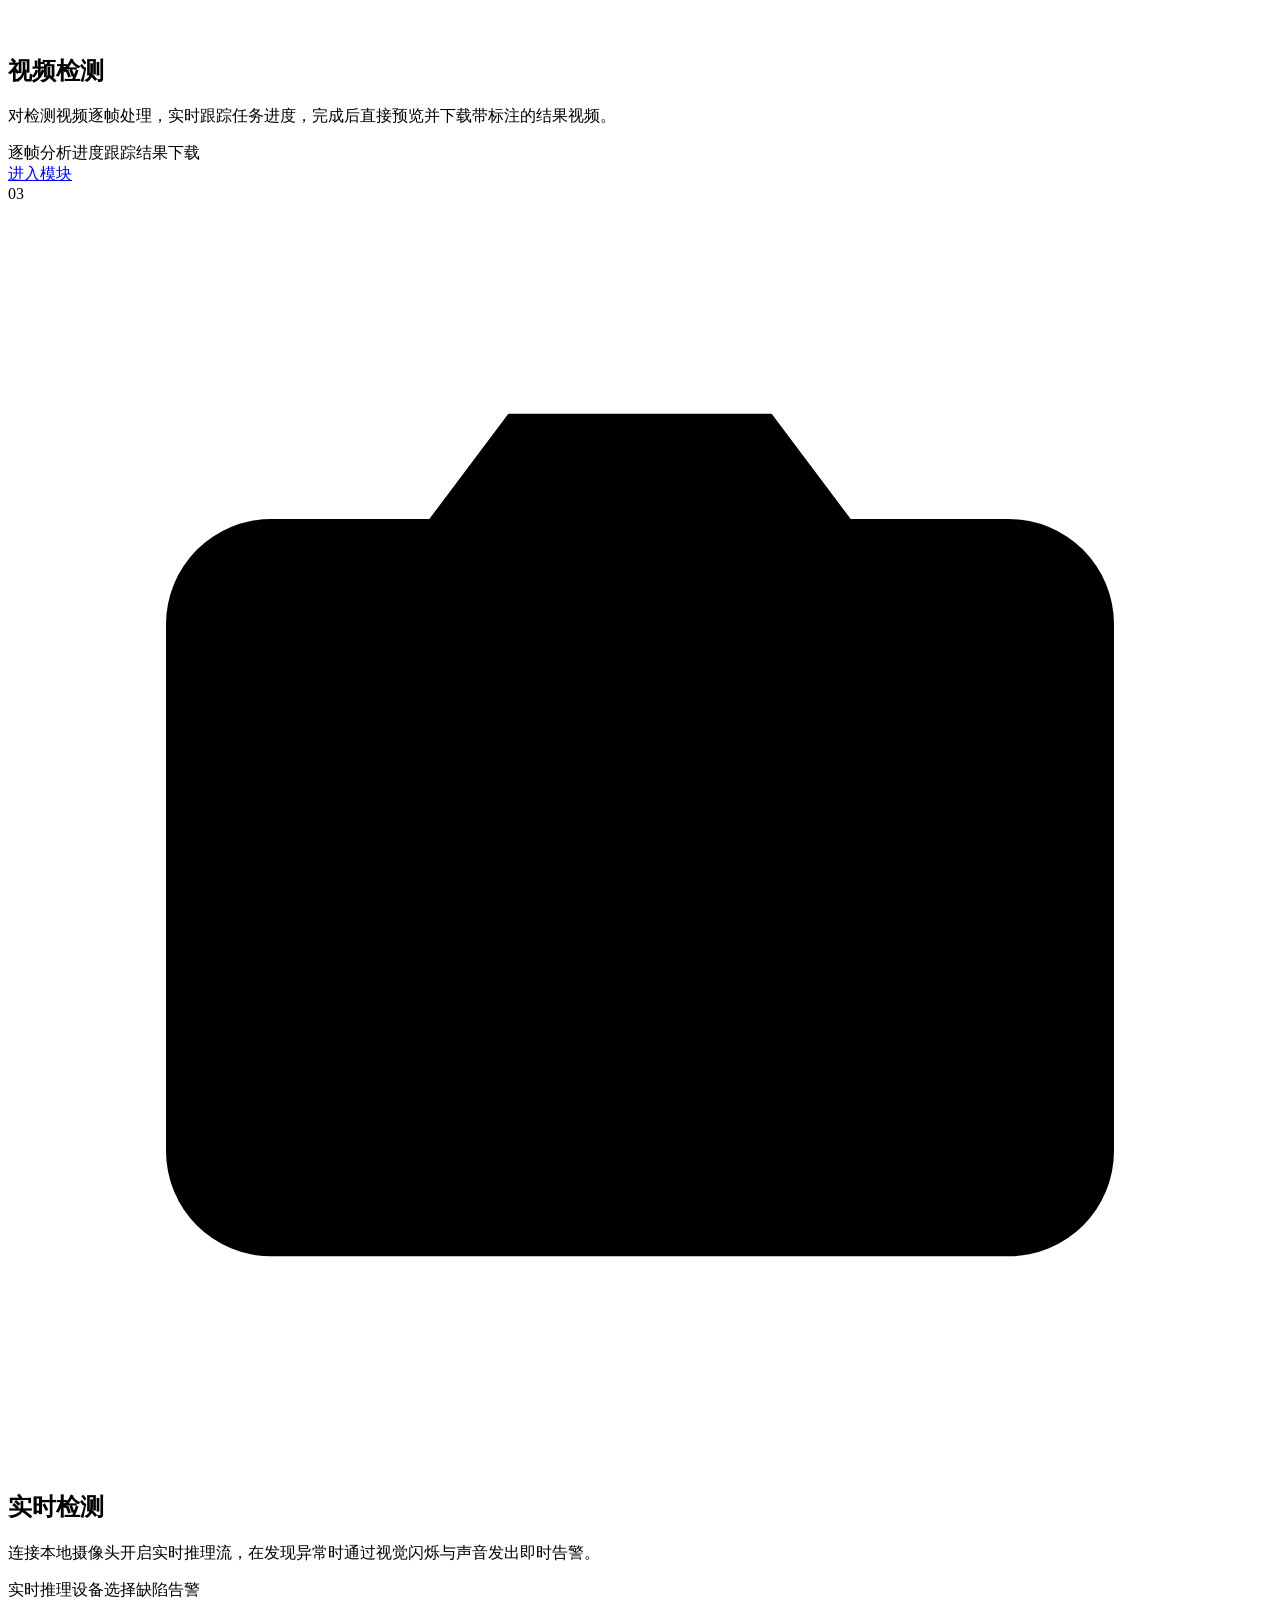
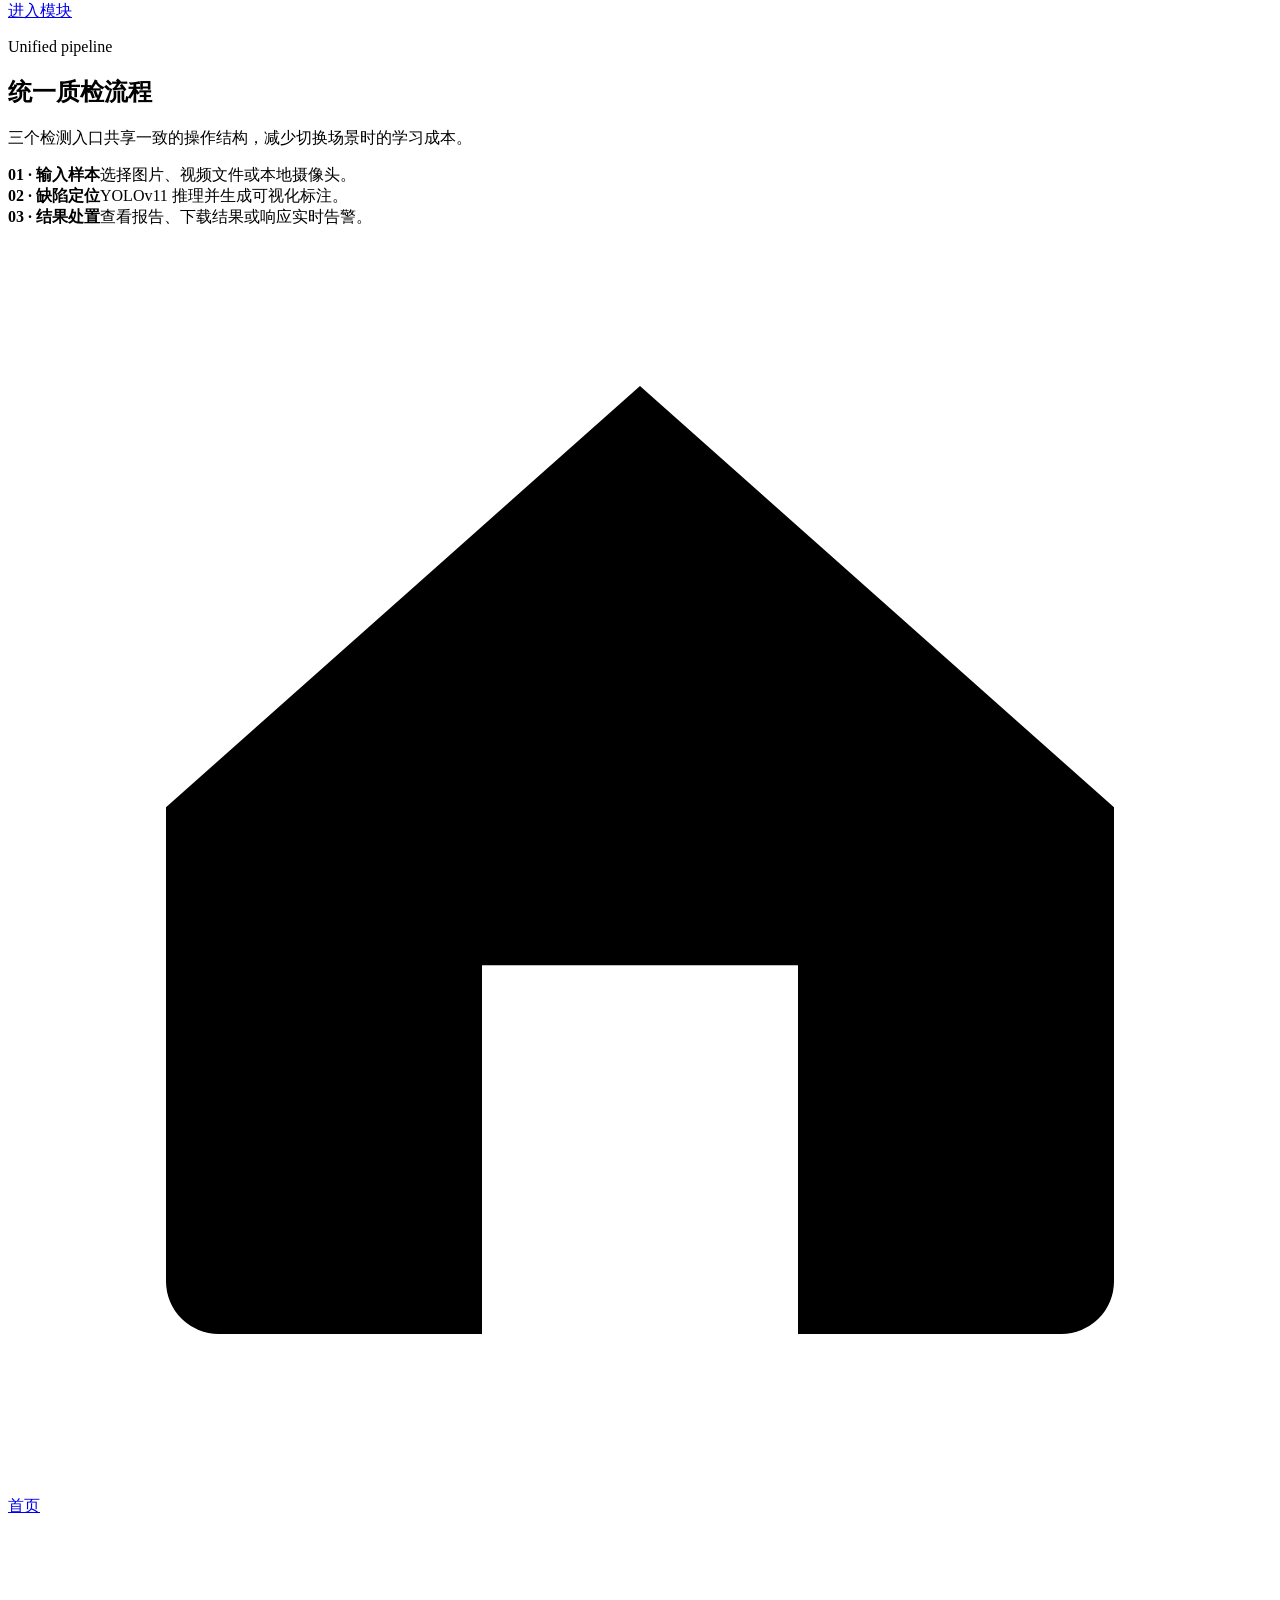
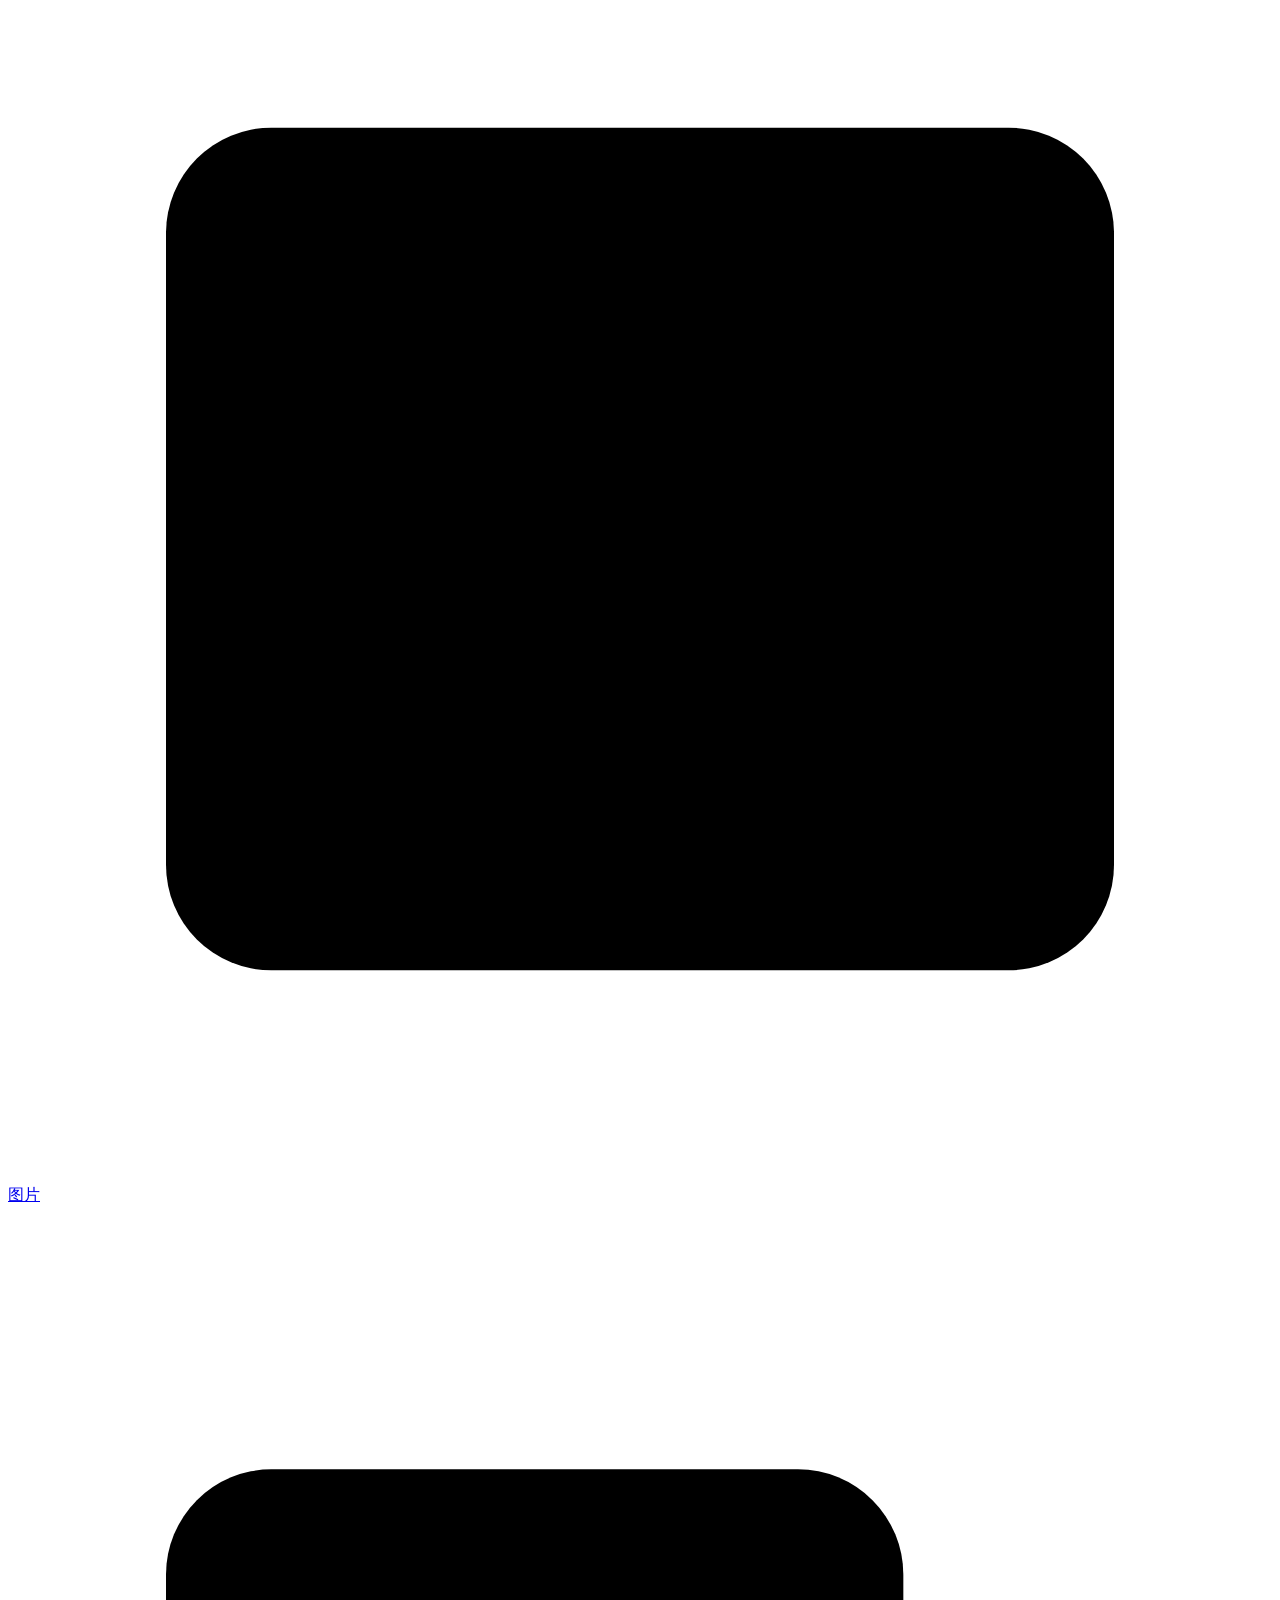
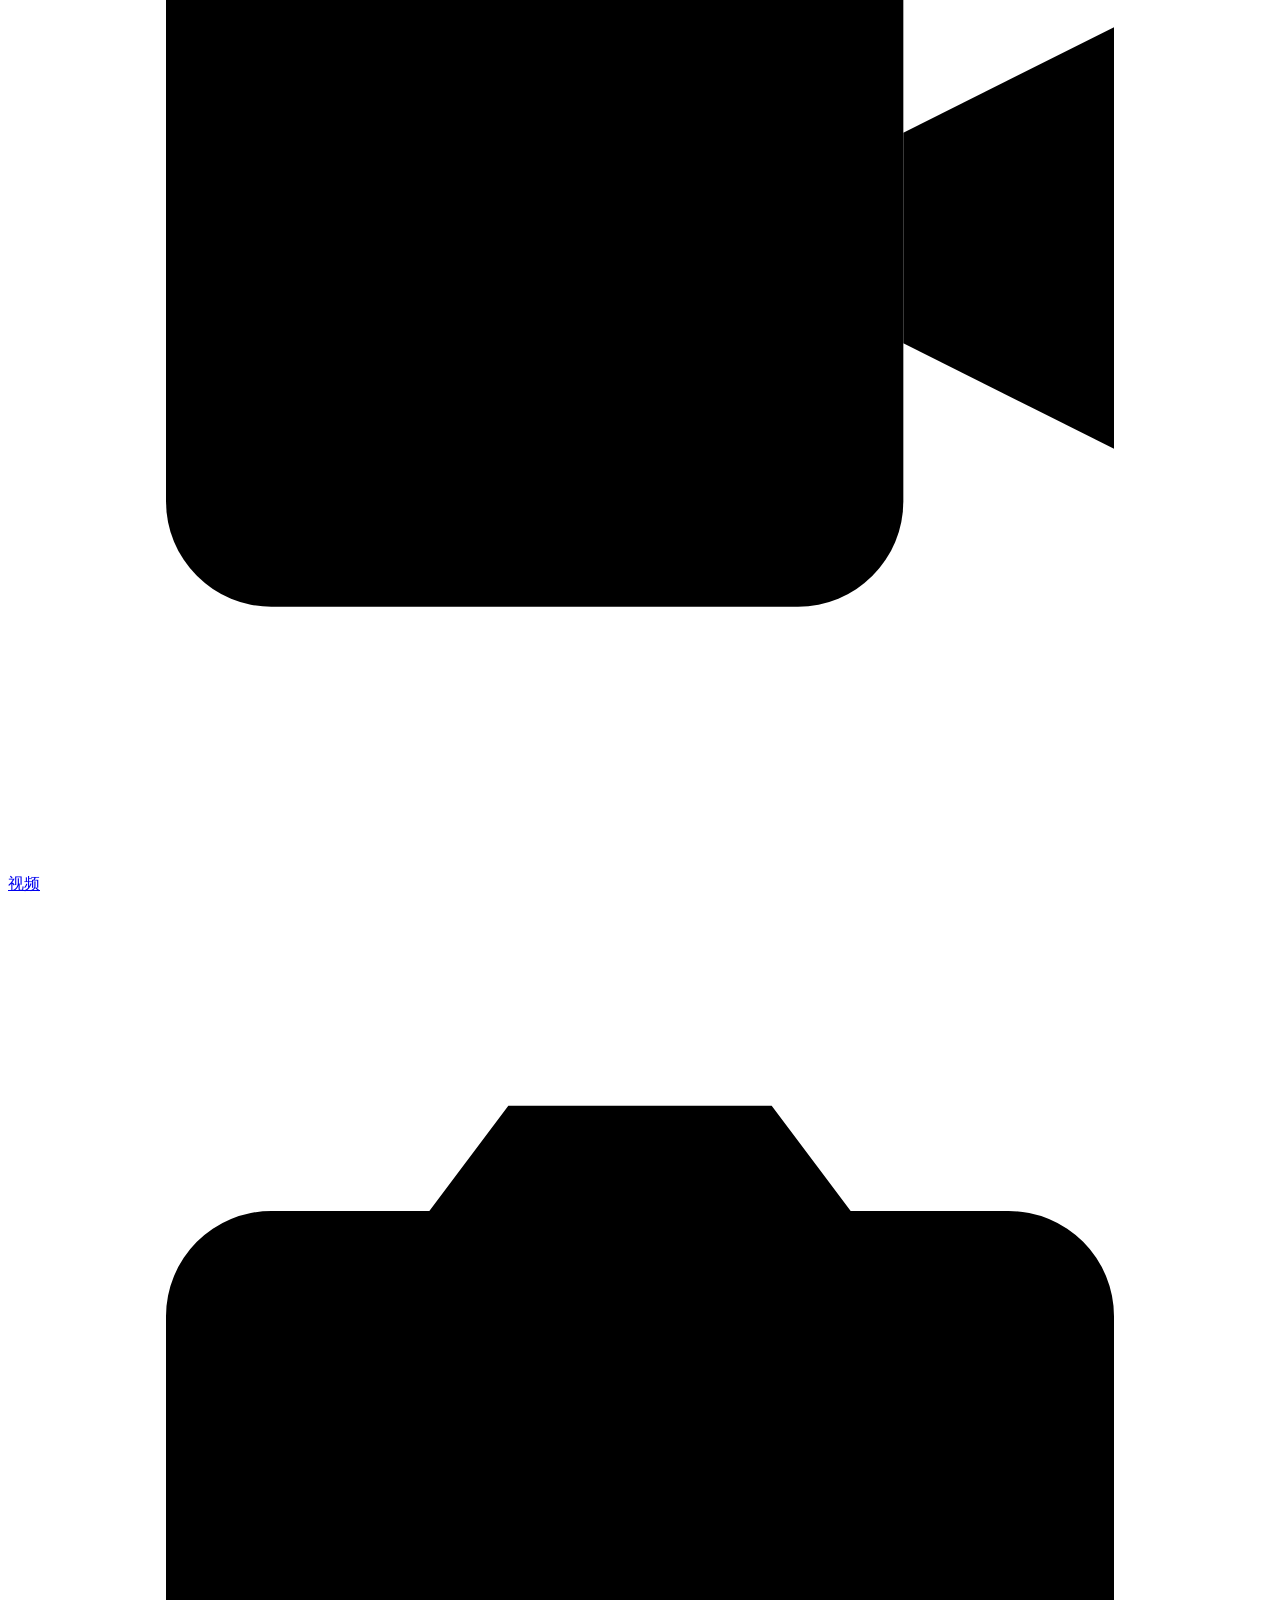
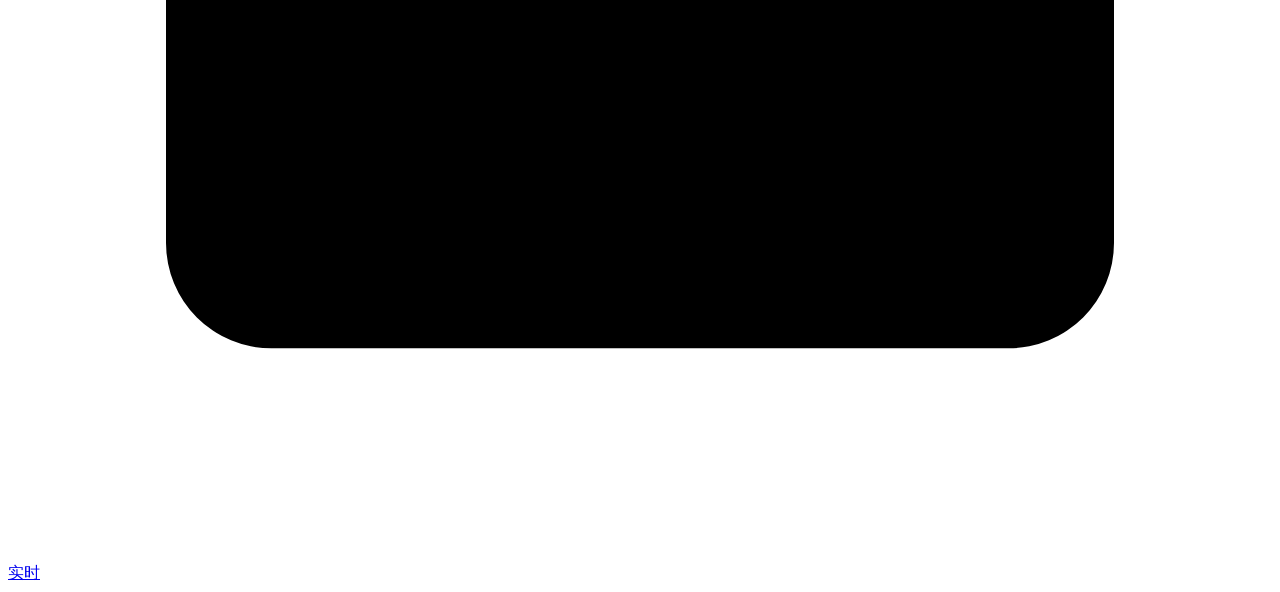
==== commit 57da0b69: "add kimi" ====
--- a/v-app/static/index.html
+++ b/v-app/static/index.html
@@ -1,142 +1,135 @@
 <!doctype html>
-<html>
+<html lang="zh-CN">
+<head>
+  <meta charset="utf-8">
+  <meta name="viewport" content="width=device-width, initial-scale=1">
+  <meta name="theme-color" content="#080c12">
+  <title>WeldSight · 焊缝缺陷智能检测</title>
+  <link rel="icon" href="data:image/svg+xml,%3Csvg xmlns='http://www.w3.org/2000/svg' viewBox='0 0 32 32'%3E%3Crect width='32' height='32' rx='9' fill='%230c121a'/%3E%3Cpath d='m7 12 18-4M7 20l18 4' stroke='%2349d7ff' stroke-width='2.5'/%3E%3C/svg%3E">
+  <link rel="stylesheet" href="/workbench.css">
+</head>
+<body>
+  <div class="app-shell">
+    <header class="topbar">
+      <a class="brand" href="/" aria-label="返回工作台首页">
+        <span class="brand-mark" aria-hidden="true"></span>
+        <span class="brand-copy">
+          <span class="brand-name">WeldSight</span>
+          <span class="brand-subtitle">焊缝缺陷智能检测</span>
+        </span>
+      </a>
+      <div class="topbar-context">
+        <span class="context-label">工业射线检测工作台</span>
+        <span class="service-state">检测服务在线</span>
+      </div>
+    </header>
 
-<head>
-  <meta charset="utf-8" />
-  <title>焊缝缺陷检测 Demo</title>
-  <link rel="stylesheet" href="style.css" />
-  <link rel="stylesheet" href="app.css" />
-  <script src="ui.js" defer></script>
-</head>
-<style>
-  /* 基础样式重置 */
-  * {
-    margin: 0;
-    padding: 0;
-    box-sizing: border-box;
-    font-family: 'Segoe UI', Tahoma, Geneva, Verdana, sans-serif;
-  }
+    <aside class="sidebar" aria-label="主导航">
+      <p class="nav-caption">Workspace</p>
+      <nav>
+        <ul class="nav-list">
+          <li>
+            <a class="nav-link active" href="/" aria-current="page">
+              <svg viewBox="0 0 24 24"><path d="m3 11 9-8 9 8v9a1 1 0 0 1-1 1h-5v-7H9v7H4a1 1 0 0 1-1-1z"/></svg>
+              <span>首页</span>
+            </a>
+          </li>
+          <li>
+            <a class="nav-link" href="/img.html">
+              <svg viewBox="0 0 24 24"><rect x="3" y="4" width="18" height="16" rx="2"/><circle cx="8.5" cy="9" r="1.5"/><path d="m4 17 5-5 4 4 2-2 5 4"/></svg>
+              <span>图片检测</span>
+            </a>
+          </li>
+          <li>
+            <a class="nav-link" href="/vid.html">
+              <svg viewBox="0 0 24 24"><rect x="3" y="5" width="14" height="14" rx="2"/><path d="m17 10 4-2v8l-4-2zM8 9l4 3-4 3z"/></svg>
+              <span>视频检测</span>
+            </a>
+          </li>
+          <li>
+            <a class="nav-link" href="/cam.html">
+              <svg viewBox="0 0 24 24"><path d="M8 6 9.5 4h5L16 6h3a2 2 0 0 1 2 2v10a2 2 0 0 1-2 2H5a2 2 0 0 1-2-2V8a2 2 0 0 1 2-2z"/><circle cx="12" cy="13" r="4"/></svg>
+              <span>实时检测</span>
+            </a>
+          </li>
+        </ul>
+      </nav>
+      <div class="sidebar-foot">WELDSIGHT / RT<br>AI-ASSISTED REVIEW</div>
+    </aside>
 
-  /* 页面背景与布局 */
-  body {
-    min-height: 100vh;
-    background: #f0f2f5;
-    padding: 2rem;
-    display: flex;
-    flex-direction: column;
-    align-items: center;
-    justify-content: center;
-    color: #333;
-    line-height: 1.6;
-  }
+    <main>
+      <div class="page-frame">
+        <section class="page-head">
+          <div>
+            <p class="eyebrow">Inspection workspace</p>
+            <h1>焊缝缺陷智能检测</h1>
+            <p class="page-description">从单张样本到连续视频流，使用统一的检测工作流定位焊缝缺陷，并通过视觉模型完成结果复核与报告生成。</p>
+          </div>
+          <div class="page-step"><strong>01</strong> 选择模块 <span>→</span> <strong>02</strong> 提交样本 <span>→</span> <strong>03</strong> 查看结果</div>
+        </section>
 
-  /* 标题样式 */
-  h1 {
-    color: #2c3e50;
-    font-size: 2.2rem;
-    margin-bottom: 2.5rem;
-    position: relative;
-    text-align: center;
-    padding-bottom: 0.8rem;
-  }
+        <div class="home-overview">
+          <section class="panel module-list" aria-label="检测模块">
+            <article class="module-row">
+              <span class="module-index">01</span>
+              <span class="module-icon">
+                <svg viewBox="0 0 24 24"><rect x="3" y="4" width="18" height="16" rx="2"/><circle cx="8.5" cy="9" r="1.5"/><path d="m4 17 5-5 4 4 2-2 5 4"/></svg>
+              </span>
+              <div class="module-copy">
+                <h2>图片检测</h2>
+                <p>上传焊缝图片，查看目标框、缺陷分类与置信度，并生成经过 Kimi Vision 复核的结构化质检报告。</p>
+                <div class="module-meta"><span class="meta-tag">目标检测</span><span class="meta-tag">AI 复核</span><span class="meta-tag">报告导出</span></div>
+              </div>
+              <a class="button primary module-action" href="/img.html">进入模块</a>
+            </article>
 
-  h1::after {
-    content: '';
-    position: absolute;
-    bottom: 0;
-    left: 50%;
-    transform: translateX(-50%);
-    width: 120px;
-    height: 4px;
-    background: #3498db;
-    border-radius: 2px;
-  }
+            <article class="module-row">
+              <span class="module-index">02</span>
+              <span class="module-icon">
+                <svg viewBox="0 0 24 24"><rect x="3" y="5" width="14" height="14" rx="2"/><path d="m17 10 4-2v8l-4-2zM8 9l4 3-4 3z"/></svg>
+              </span>
+              <div class="module-copy">
+                <h2>视频检测</h2>
+                <p>对检测视频逐帧处理，实时跟踪任务进度，完成后直接预览并下载带标注的结果视频。</p>
+                <div class="module-meta"><span class="meta-tag">逐帧分析</span><span class="meta-tag">进度跟踪</span><span class="meta-tag">结果下载</span></div>
+              </div>
+              <a class="button module-action" href="/vid.html">进入模块</a>
+            </article>
 
-  /* 导航列表样式 */
-  ul {
-    list-style: none;
-    width: 100%;
-    max-width: 500px;
-  }
+            <article class="module-row">
+              <span class="module-index">03</span>
+              <span class="module-icon">
+                <svg viewBox="0 0 24 24"><path d="M8 6 9.5 4h5L16 6h3a2 2 0 0 1 2 2v10a2 2 0 0 1-2 2H5a2 2 0 0 1-2-2V8a2 2 0 0 1 2-2z"/><circle cx="12" cy="13" r="4"/></svg>
+              </span>
+              <div class="module-copy">
+                <h2>实时检测</h2>
+                <p>连接本地摄像头开启实时推理流，在发现异常时通过视觉闪烁与声音发出即时告警。</p>
+                <div class="module-meta"><span class="meta-tag">实时推理</span><span class="meta-tag">设备选择</span><span class="meta-tag">缺陷告警</span></div>
+              </div>
+              <a class="button module-action" href="/cam.html">进入模块</a>
+            </article>
+          </section>
 
-  ul li {
-    margin: 1rem 0;
-  }
+          <aside class="panel system-note">
+            <p class="eyebrow">Unified pipeline</p>
+            <h2>统一质检流程</h2>
+            <p>三个检测入口共享一致的操作结构，减少切换场景时的学习成本。</p>
+            <div class="pipeline">
+              <div class="pipeline-step"><strong>01 · 输入样本</strong><span>选择图片、视频文件或本地摄像头。</span></div>
+              <div class="pipeline-step"><strong>02 · 缺陷定位</strong><span>YOLOv11 推理并生成可视化标注。</span></div>
+              <div class="pipeline-step"><strong>03 · 结果处置</strong><span>查看报告、下载结果或响应实时告警。</span></div>
+            </div>
+          </aside>
+        </div>
+      </div>
+    </main>
 
-  /* 链接按钮样式 */
-  ul li a {
-    display: block;
-    padding: 1.2rem 1.5rem;
-    background: white;
-    color: #2c3e50;
-    text-decoration: none;
-    font-size: 1.1rem;
-    font-weight: 500;
-    border-radius: 8px;
-    box-shadow: 0 4px 6px rgba(0, 0, 0, 0.05);
-    transition: all 0.3s ease;
-    position: relative;
-    overflow: hidden;
-  }
-
-  /* 链接悬停效果 */
-  ul li a:hover {
-    transform: translateY(-3px);
-    box-shadow: 0 10px 15px rgba(0, 0, 0, 0.1);
-    color: #3498db;
-  }
-
-  /* 链接前的序号样式 */
-  ul li a::before {
-    content: attr(data-number);
-    position: absolute;
-    left: 0;
-    top: 0;
-    width: 50px;
-    height: 100%;
-    background: #3498db;
-    color: white;
-    display: flex;
-    align-items: center;
-    justify-content: center;
-    font-weight: bold;
-    transition: width 0.3s ease;
-  }
-
-  /* 调整链接文本位置，为序号留出空间 */
-  ul li a {
-    padding-left: 65px;
-  }
-
-  /* 响应式设计 */
-  @media (max-width: 600px) {
-    body {
-      padding: 1rem;
-    }
-
-    h1 {
-      font-size: 1.8rem;
-    }
-
-    ul li a {
-      font-size: 1rem;
-      padding: 1rem;
-      padding-left: 55px;
-    }
-
-    ul li a::before {
-      width: 40px;
-    }
-  }
-</style>
-
-<body>
-  <h1>焊缝缺陷检测（YOLOv11）</h1>
-  <ul>
-    <li><a href="img.html" data-number="1">单张图片检测</a></li>
-    <li><a href="vid.html" data-number="2">上传视频检测</a></li>
-    <li><a href="cam.html" data-number="3">摄像头实时检测</a></li>
-  </ul>
+    <nav class="mobile-nav" aria-label="移动端导航">
+      <a class="active" href="/" aria-current="page"><svg viewBox="0 0 24 24"><path d="m3 11 9-8 9 8v9a1 1 0 0 1-1 1h-5v-7H9v7H4a1 1 0 0 1-1-1z"/></svg><span>首页</span></a>
+      <a href="/img.html"><svg viewBox="0 0 24 24"><rect x="3" y="4" width="18" height="16" rx="2"/><path d="m4 17 5-5 4 4 2-2 5 4"/></svg><span>图片</span></a>
+      <a href="/vid.html"><svg viewBox="0 0 24 24"><rect x="3" y="5" width="14" height="14" rx="2"/><path d="m17 10 4-2v8l-4-2z"/></svg><span>视频</span></a>
+      <a href="/cam.html"><svg viewBox="0 0 24 24"><path d="M8 6 9.5 4h5L16 6h3a2 2 0 0 1 2 2v10a2 2 0 0 1-2 2H5a2 2 0 0 1-2-2V8a2 2 0 0 1 2-2z"/><circle cx="12" cy="13" r="4"/></svg><span>实时</span></a>
+    </nav>
+  </div>
 </body>
-
-</html>+</html>
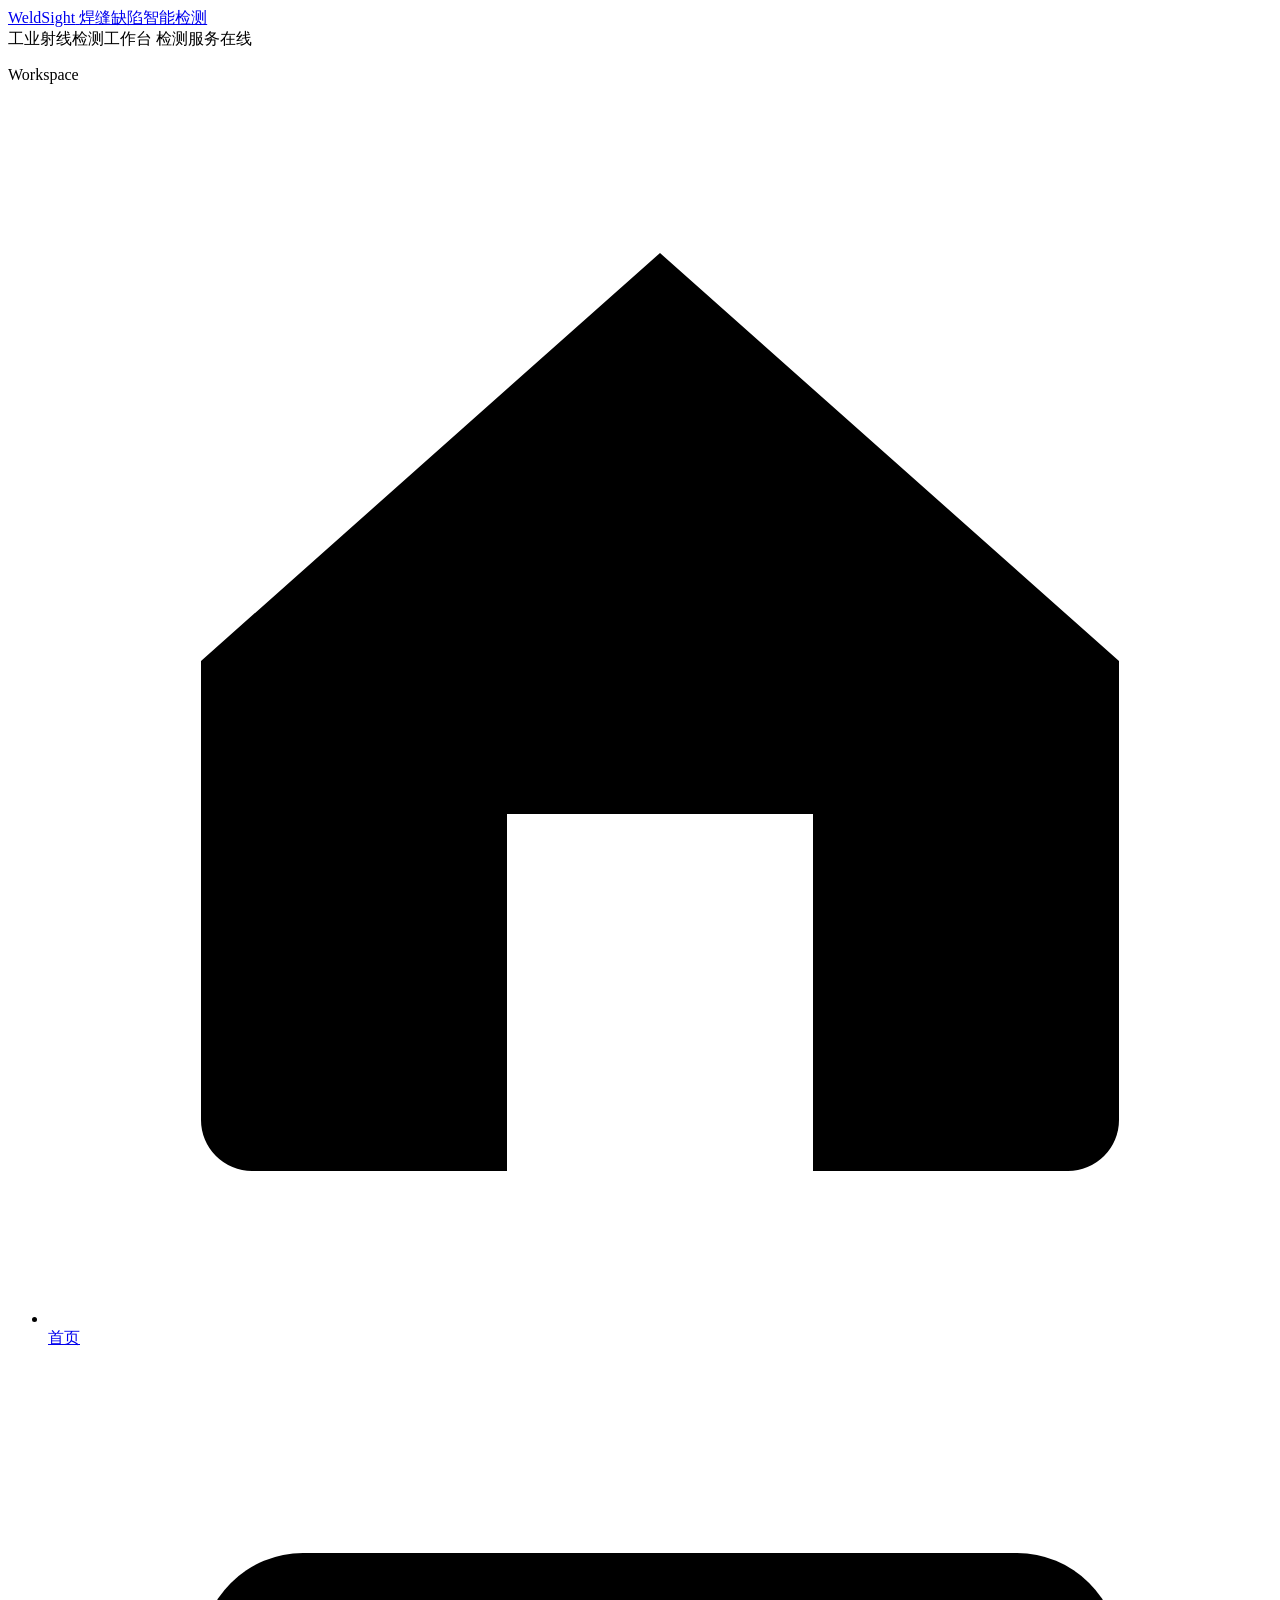
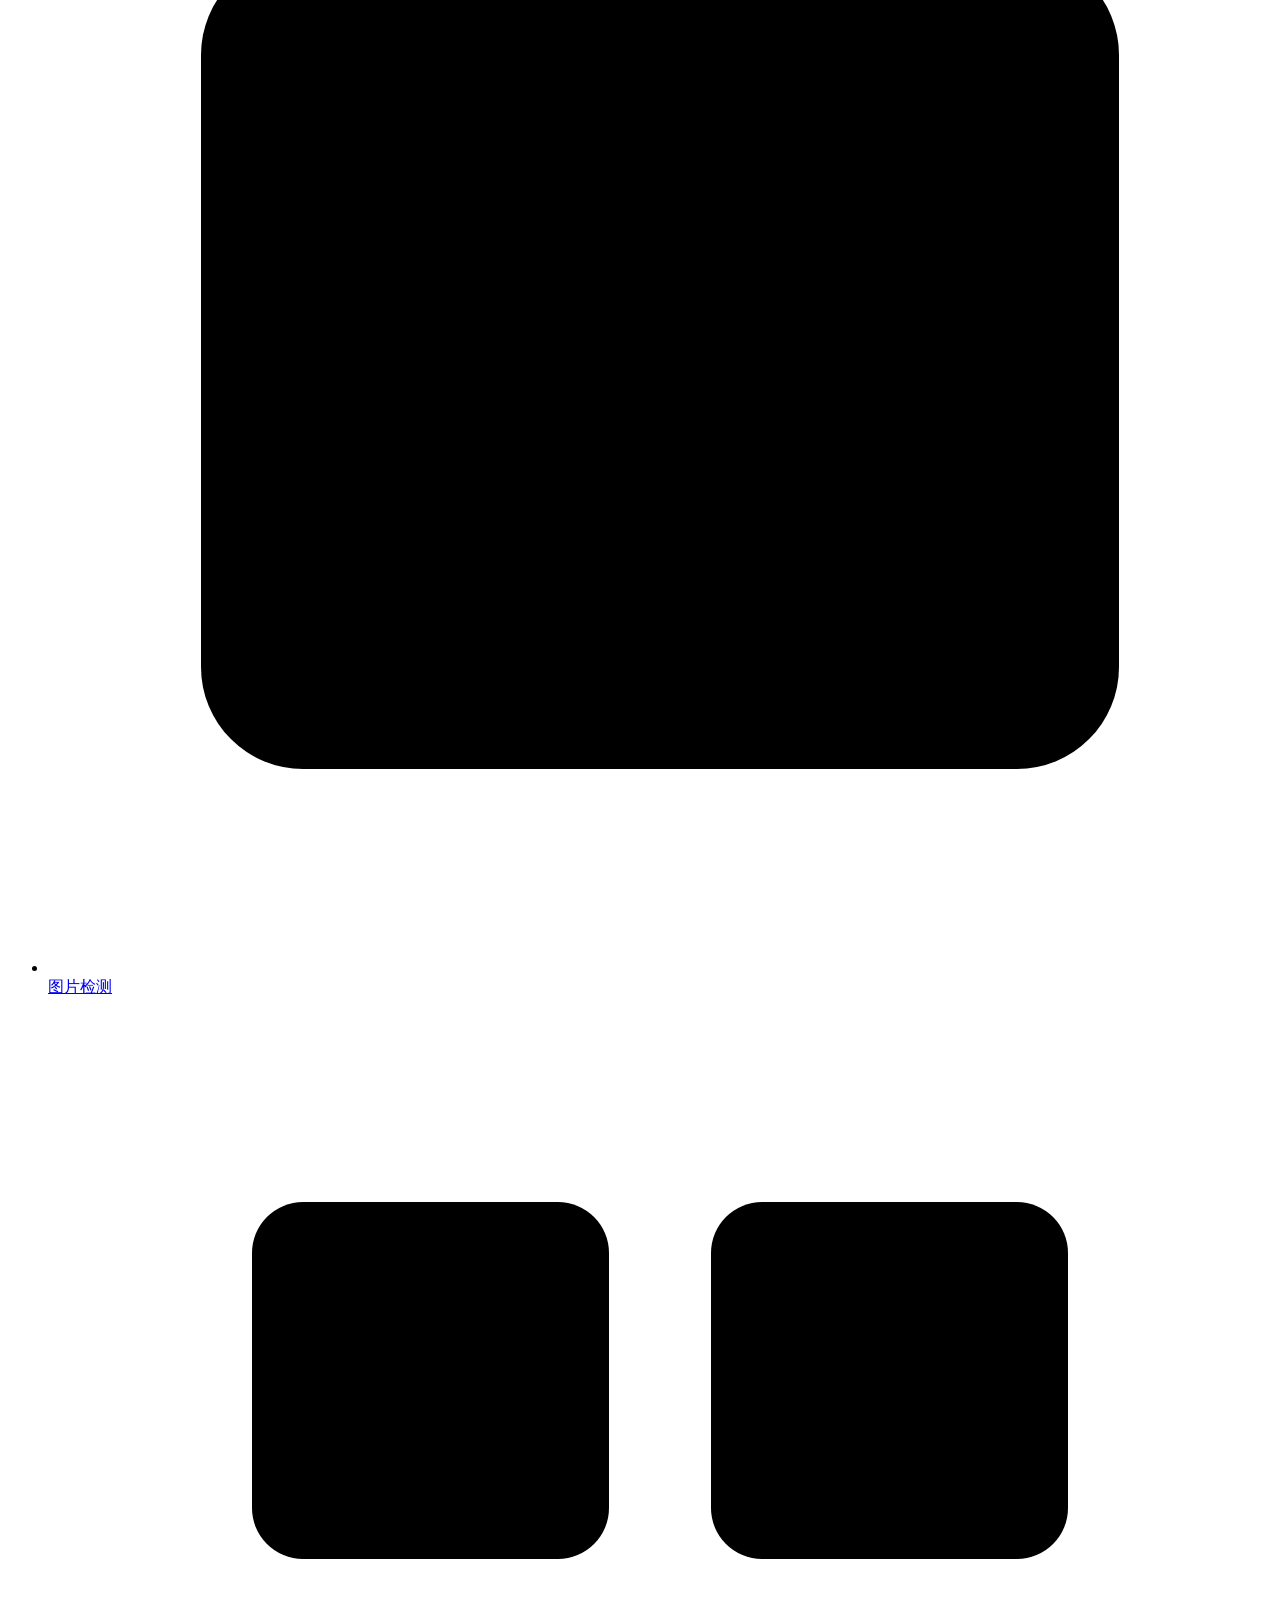
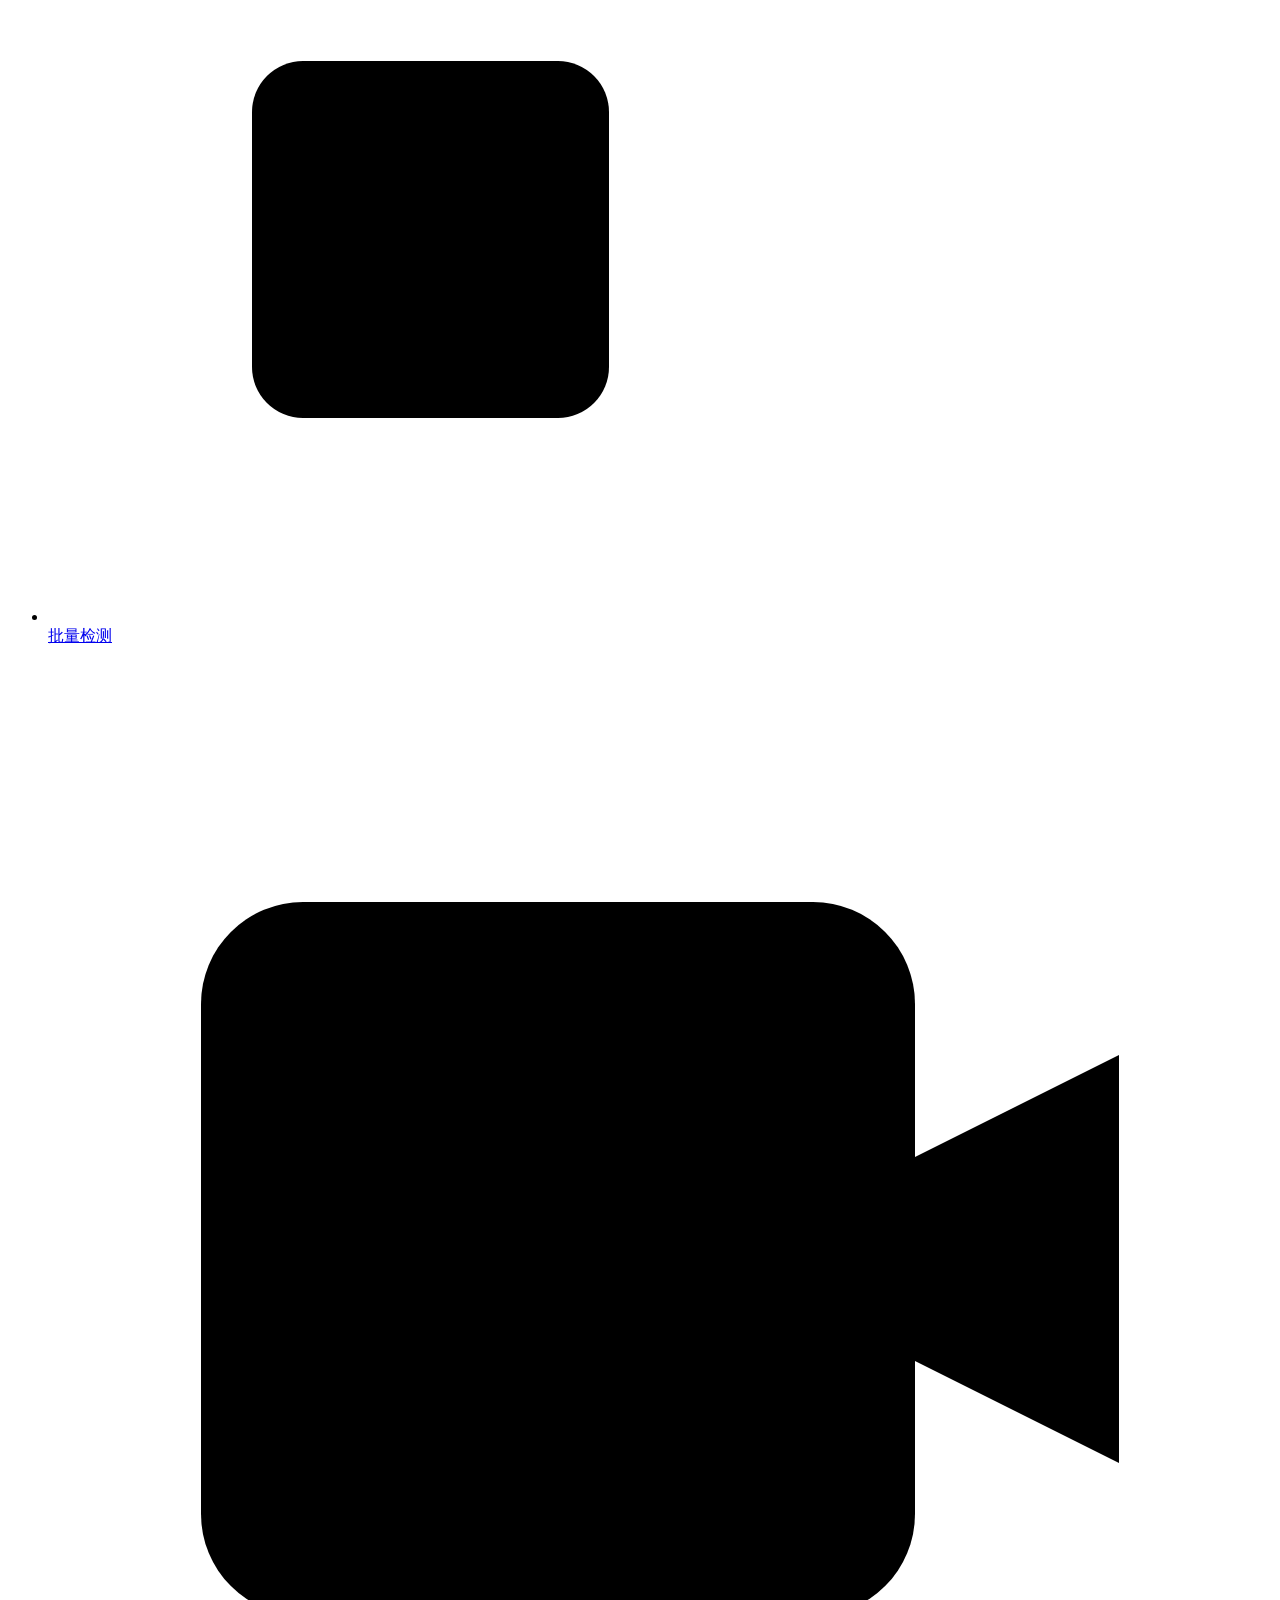
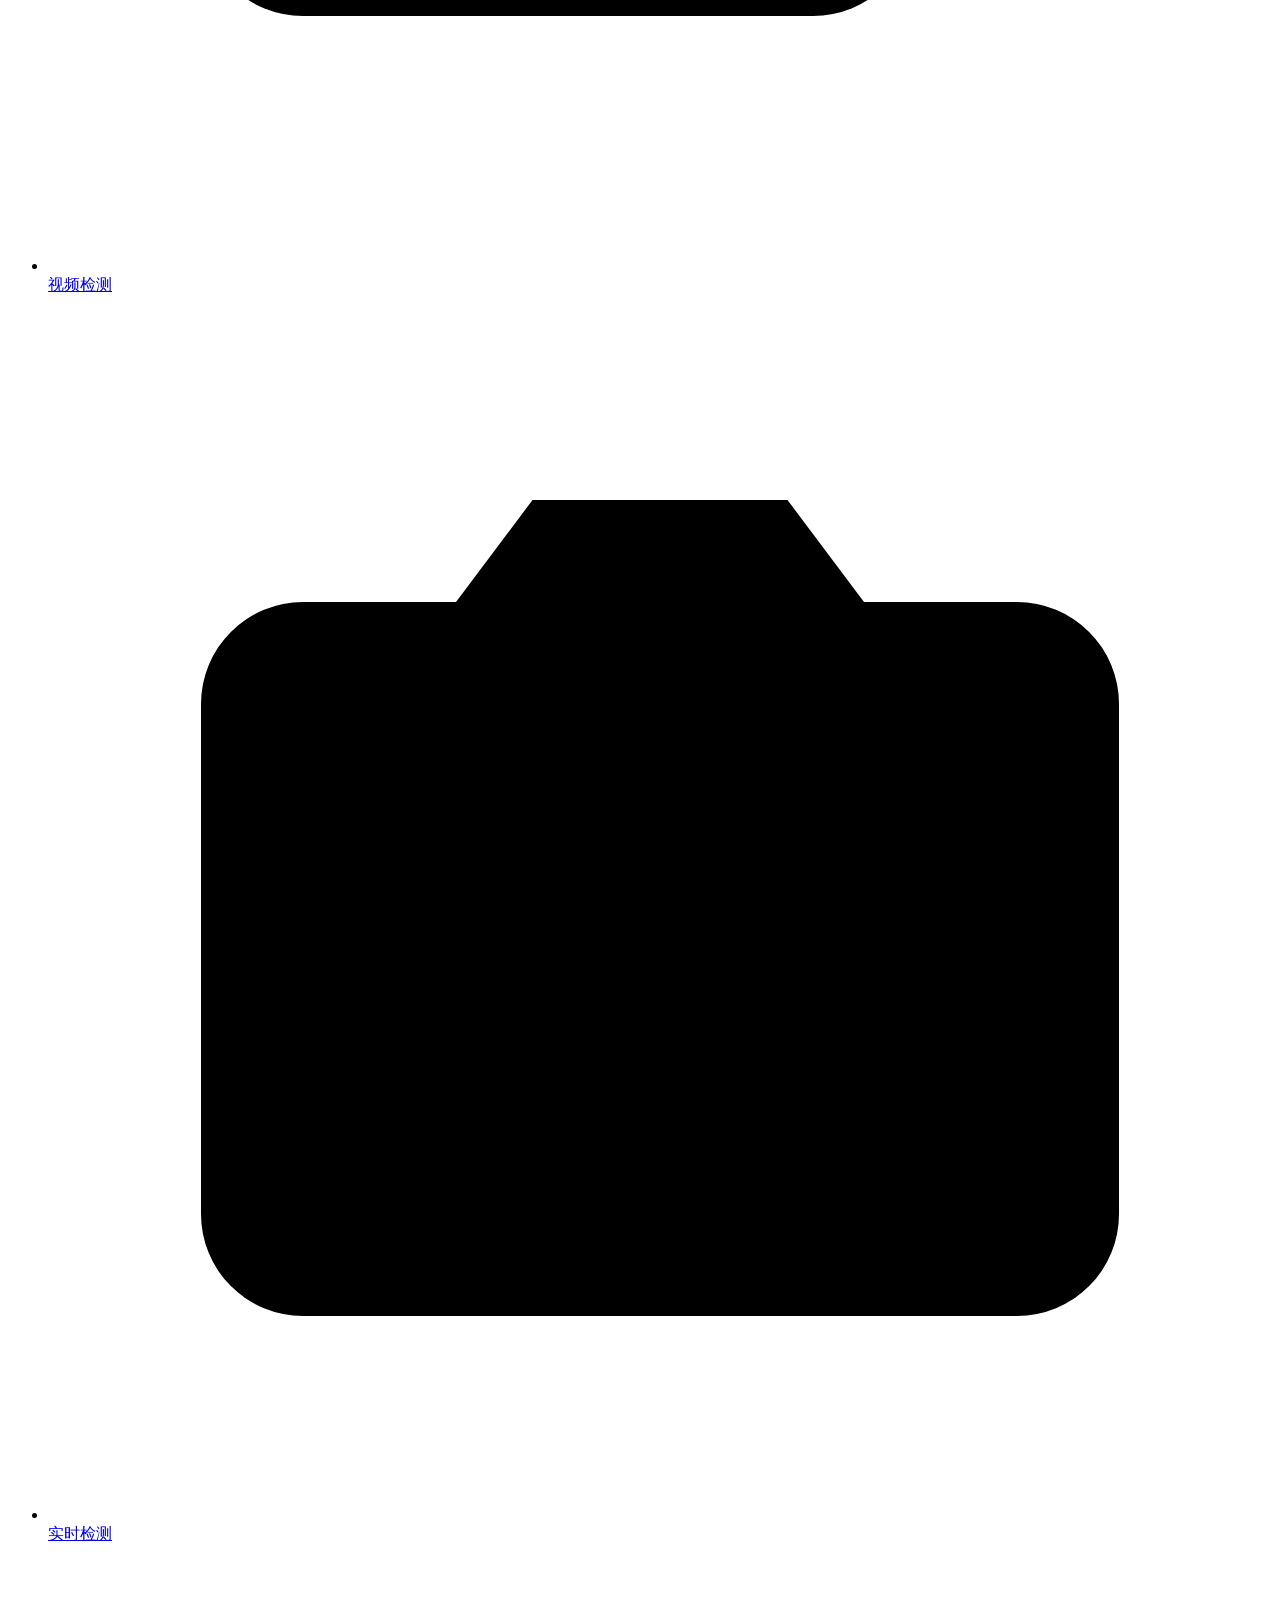
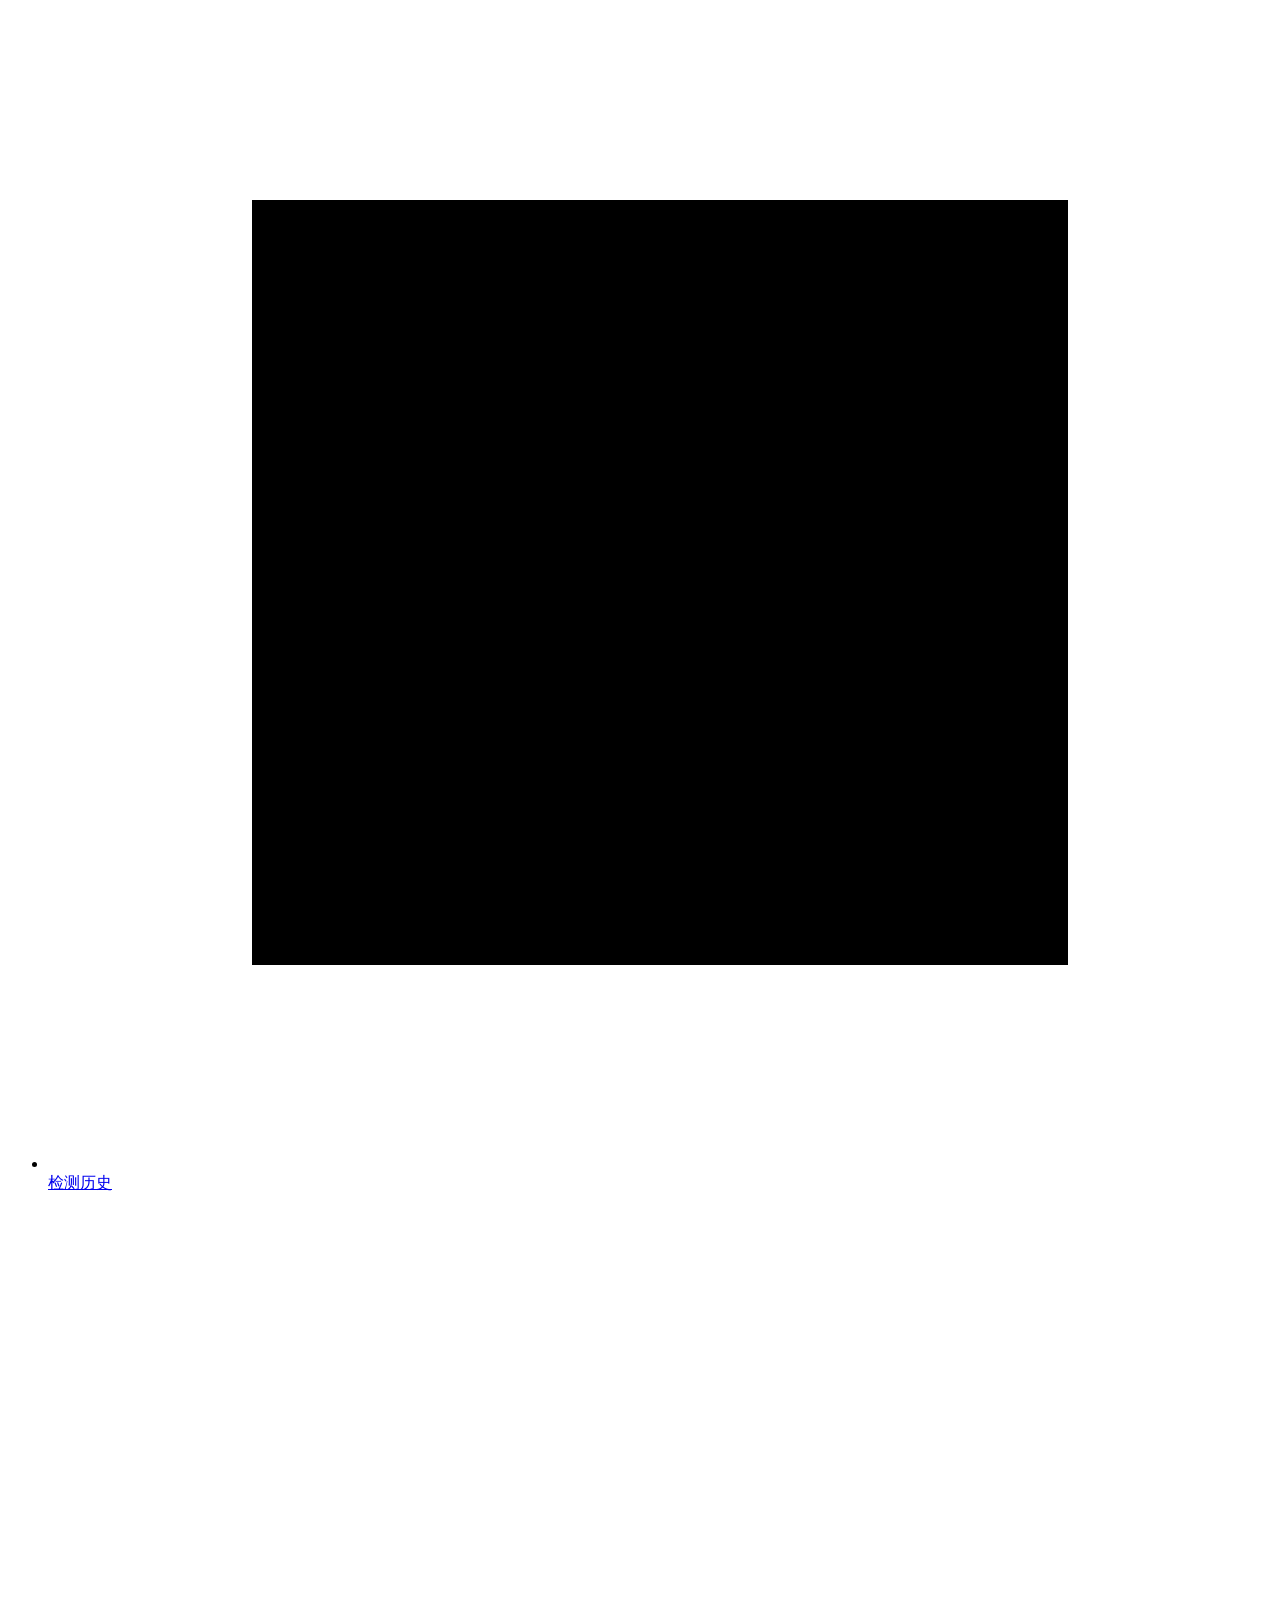
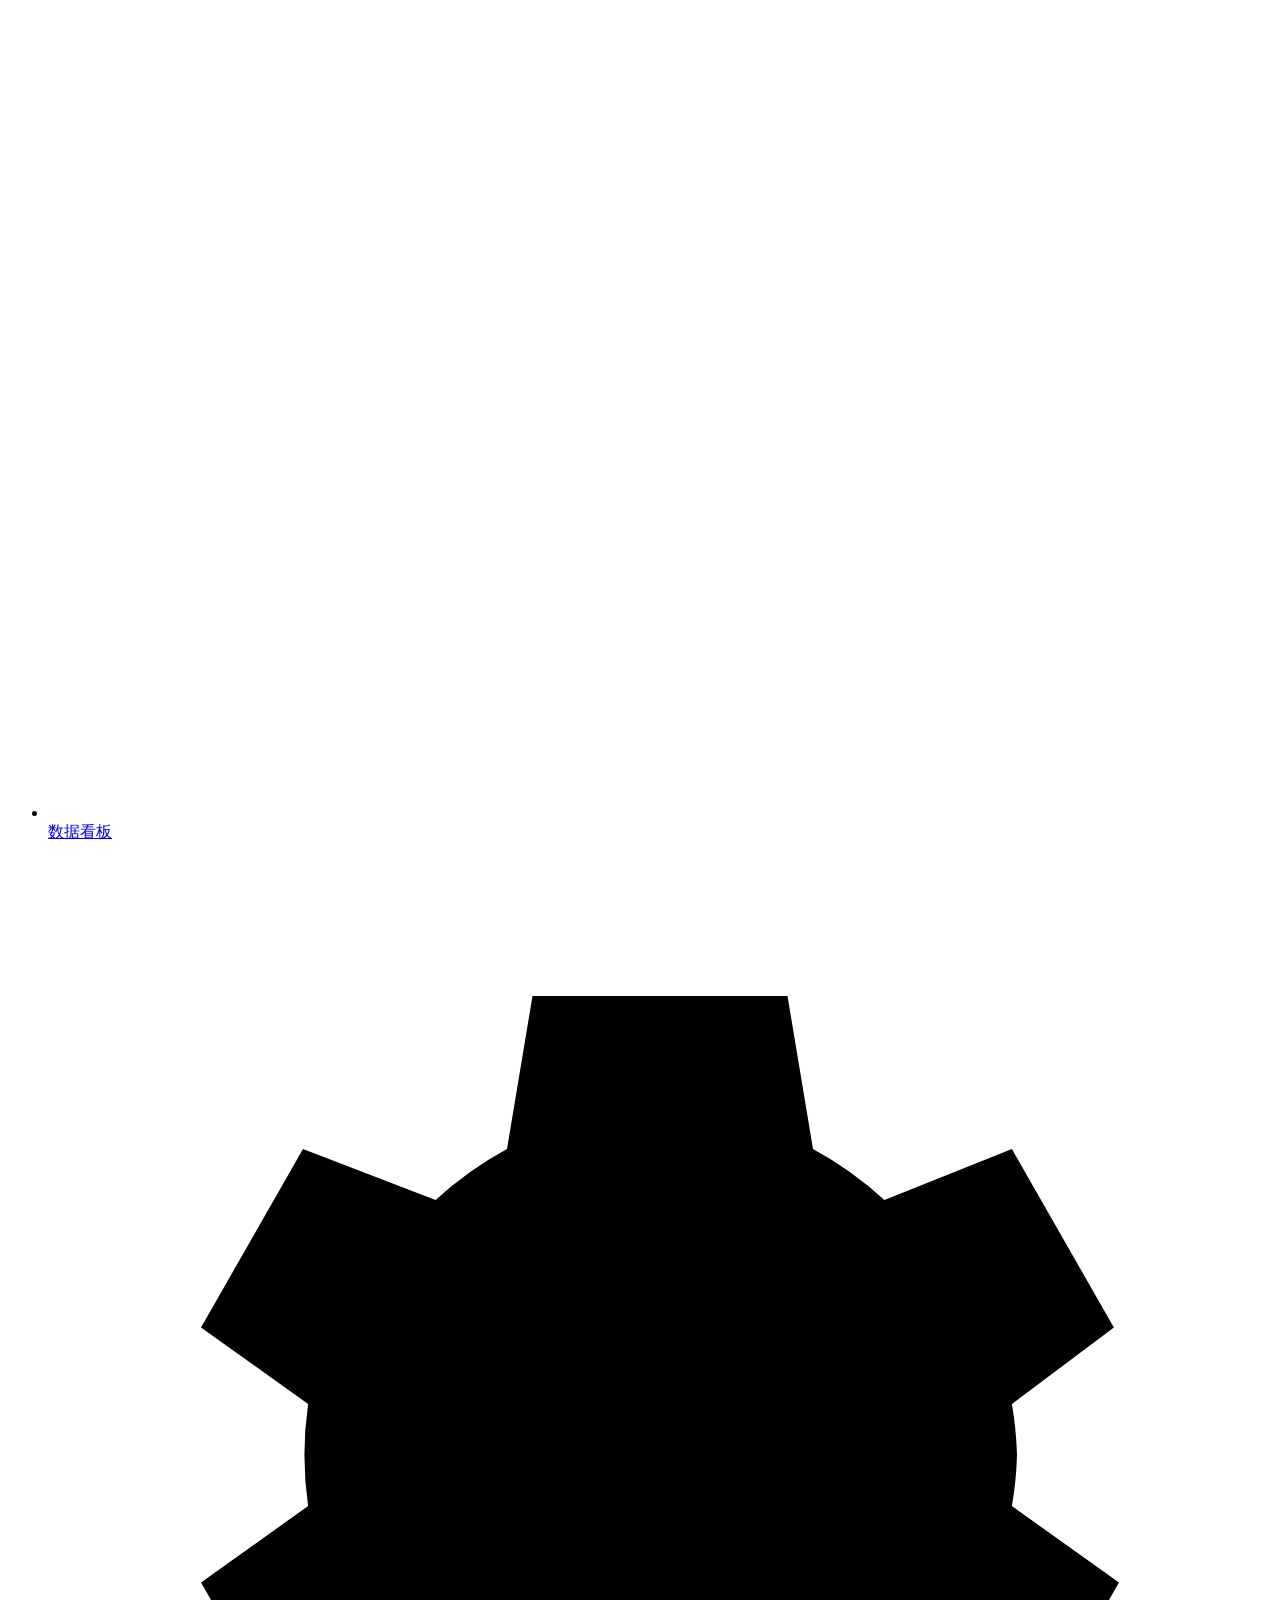
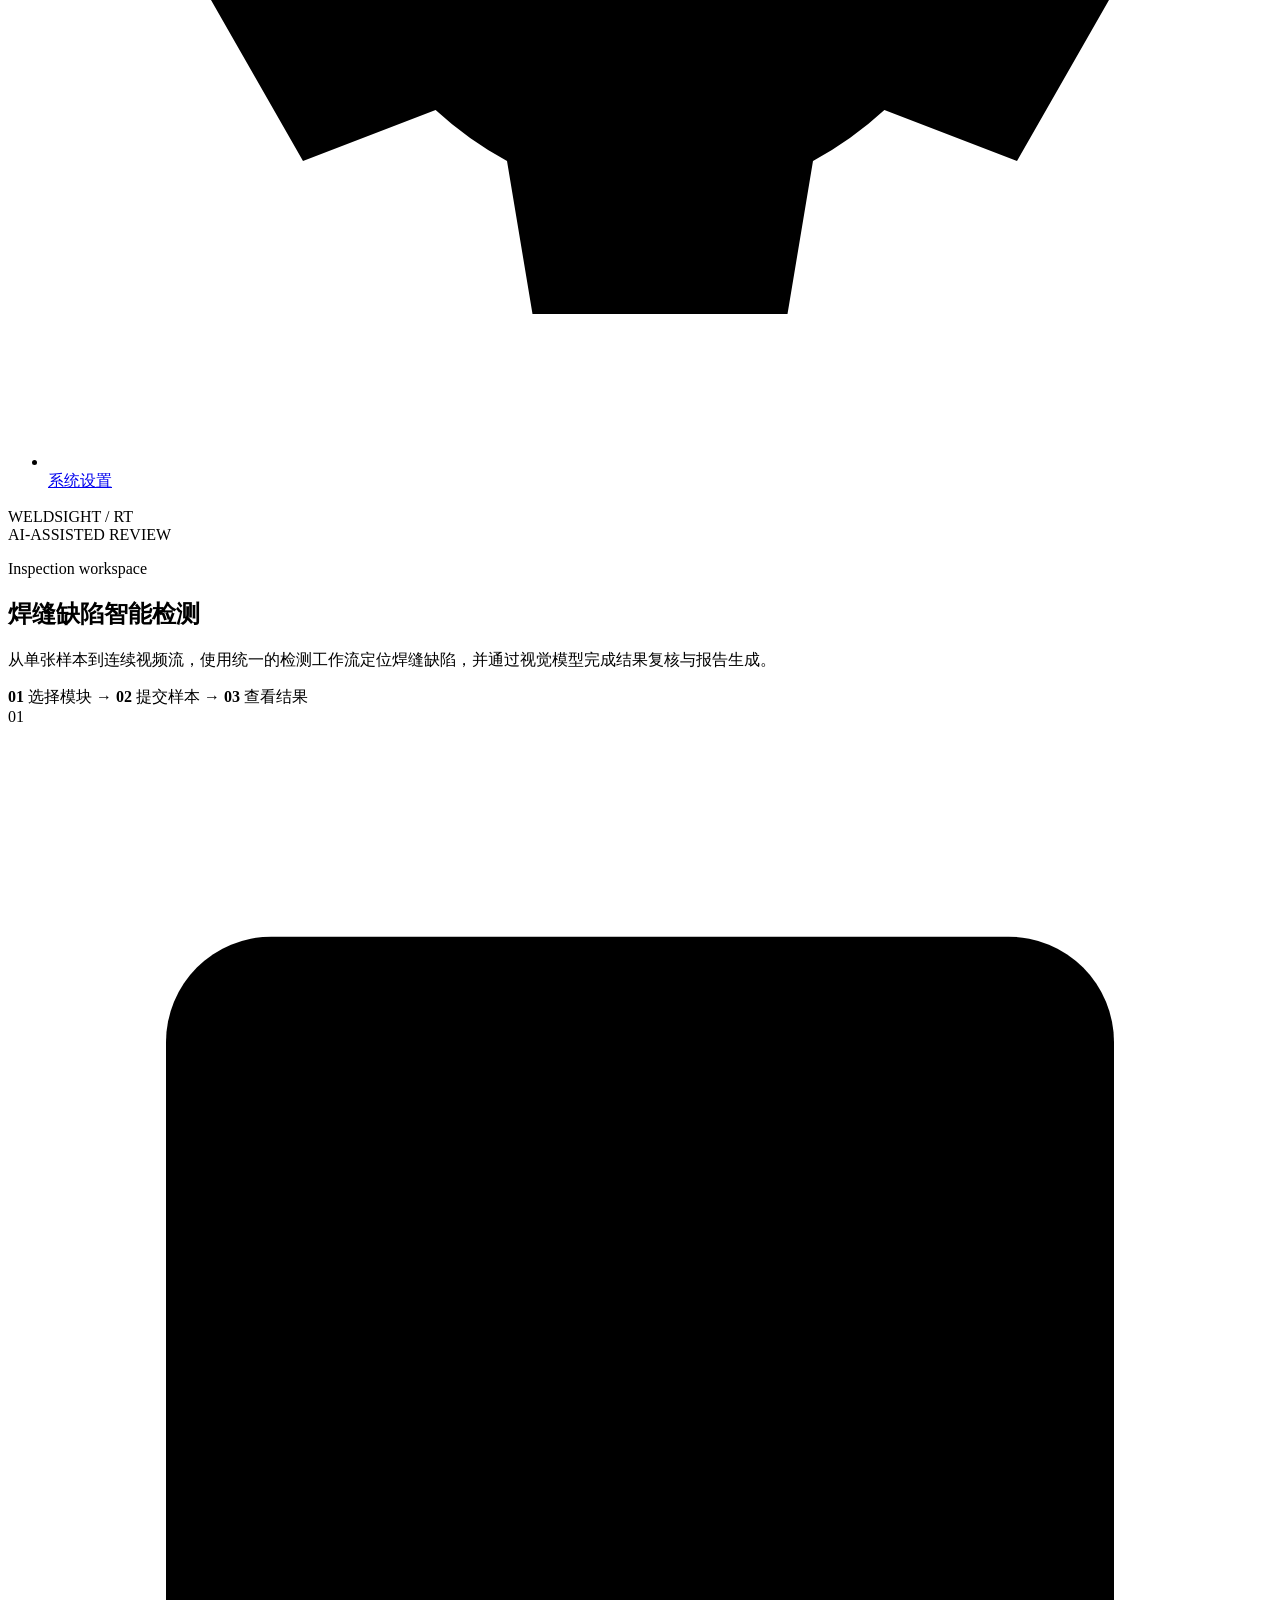
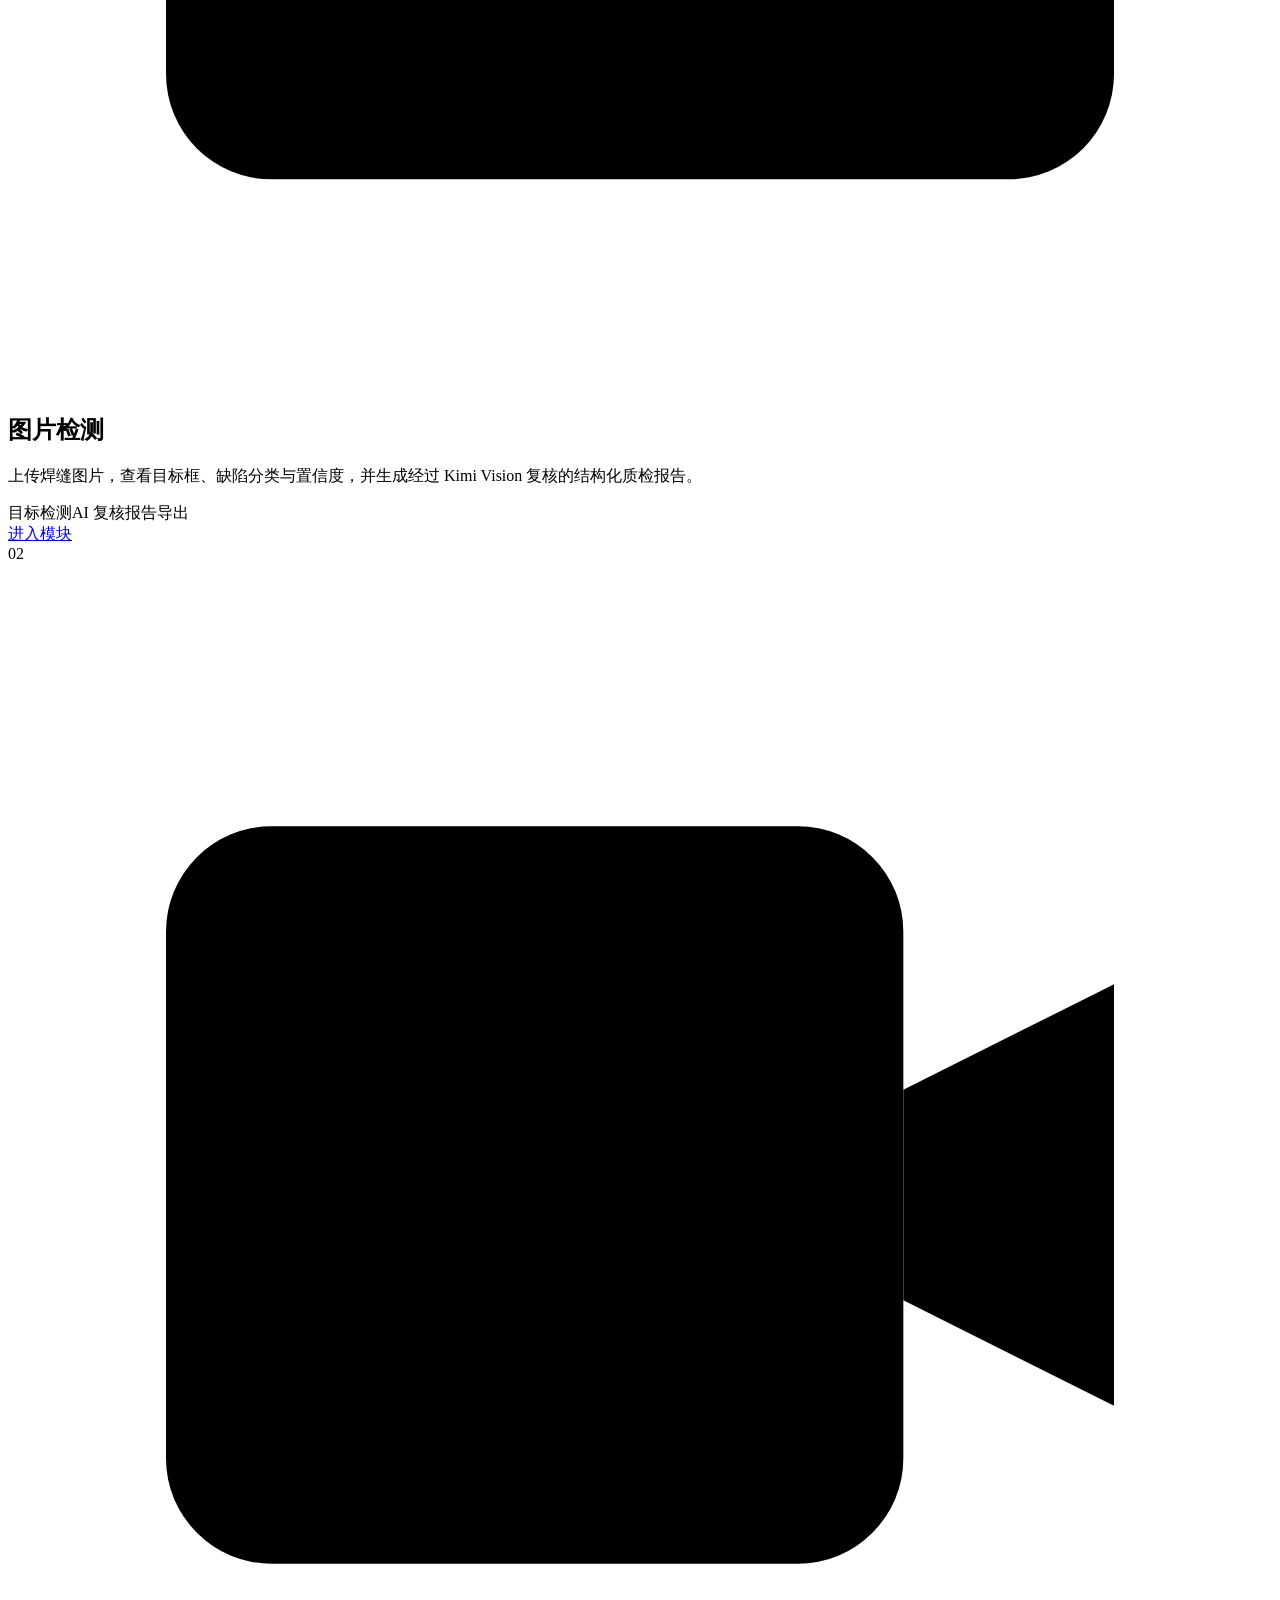
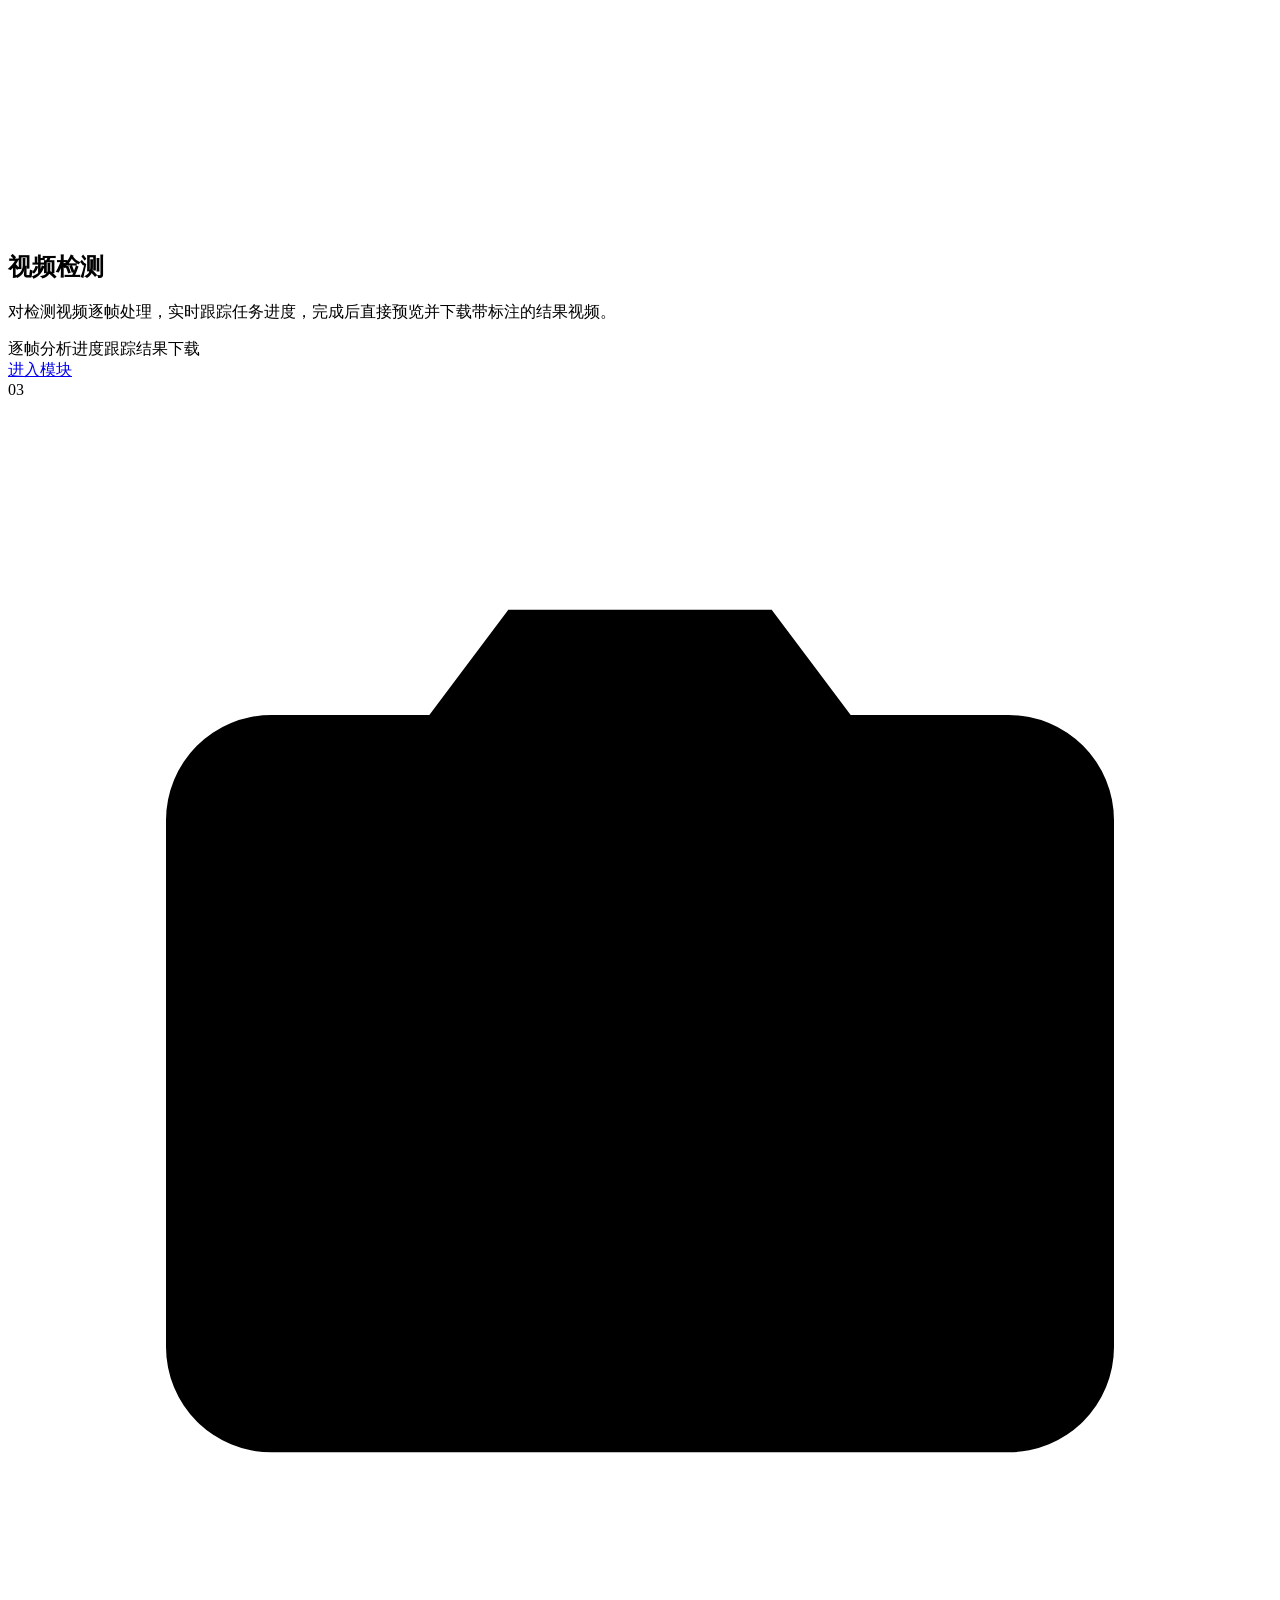
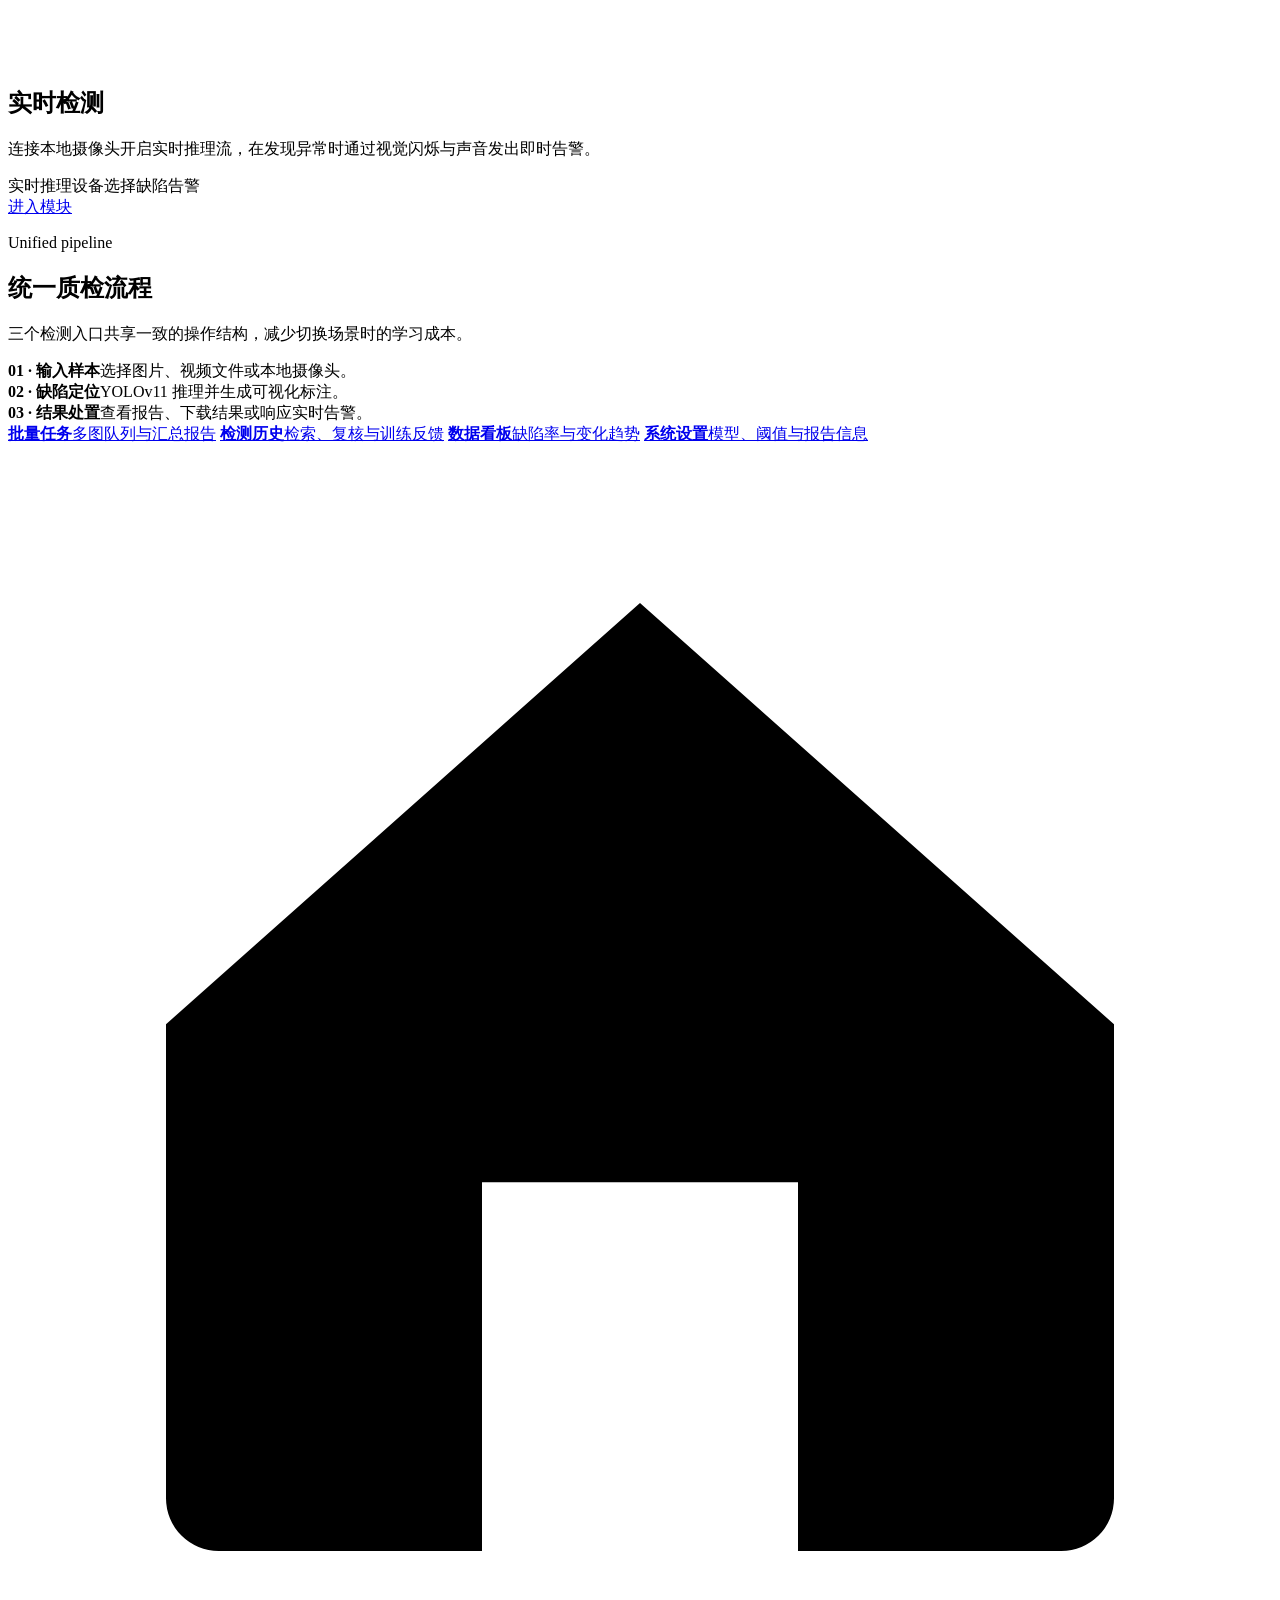
==== commit da55d664: "完善" ====
--- a/v-app/static/index.html
+++ b/v-app/static/index.html
@@ -1,13 +1,16 @@
 <!doctype html>
 <html lang="zh-CN">
+
 <head>
   <meta charset="utf-8">
   <meta name="viewport" content="width=device-width, initial-scale=1">
   <meta name="theme-color" content="#080c12">
   <title>WeldSight · 焊缝缺陷智能检测</title>
-  <link rel="icon" href="data:image/svg+xml,%3Csvg xmlns='http://www.w3.org/2000/svg' viewBox='0 0 32 32'%3E%3Crect width='32' height='32' rx='9' fill='%230c121a'/%3E%3Cpath d='m7 12 18-4M7 20l18 4' stroke='%2349d7ff' stroke-width='2.5'/%3E%3C/svg%3E">
+  <link rel="icon"
+    href="data:image/svg+xml,%3Csvg xmlns='http://www.w3.org/2000/svg' viewBox='0 0 32 32'%3E%3Crect width='32' height='32' rx='9' fill='%230c121a'/%3E%3Cpath d='m7 12 18-4M7 20l18 4' stroke='%2349d7ff' stroke-width='2.5'/%3E%3C/svg%3E">
   <link rel="stylesheet" href="/workbench.css">
 </head>
+
 <body>
   <div class="app-shell">
     <header class="topbar">
@@ -30,28 +33,58 @@
         <ul class="nav-list">
           <li>
             <a class="nav-link active" href="/" aria-current="page">
-              <svg viewBox="0 0 24 24"><path d="m3 11 9-8 9 8v9a1 1 0 0 1-1 1h-5v-7H9v7H4a1 1 0 0 1-1-1z"/></svg>
+              <svg viewBox="0 0 24 24">
+                <path d="m3 11 9-8 9 8v9a1 1 0 0 1-1 1h-5v-7H9v7H4a1 1 0 0 1-1-1z" />
+              </svg>
               <span>首页</span>
             </a>
           </li>
           <li>
             <a class="nav-link" href="/img.html">
-              <svg viewBox="0 0 24 24"><rect x="3" y="4" width="18" height="16" rx="2"/><circle cx="8.5" cy="9" r="1.5"/><path d="m4 17 5-5 4 4 2-2 5 4"/></svg>
+              <svg viewBox="0 0 24 24">
+                <rect x="3" y="4" width="18" height="16" rx="2" />
+                <circle cx="8.5" cy="9" r="1.5" />
+                <path d="m4 17 5-5 4 4 2-2 5 4" />
+              </svg>
               <span>图片检测</span>
             </a>
           </li>
+          <li><a class="nav-link" href="/batch.html"><svg viewBox="0 0 24 24">
+                <rect x="4" y="4" width="7" height="7" rx="1" />
+                <rect x="13" y="4" width="7" height="7" rx="1" />
+                <rect x="4" y="13" width="7" height="7" rx="1" />
+                <path d="M16.5 13v7M13 16.5h7" />
+              </svg><span>批量检测</span></a></li>
           <li>
             <a class="nav-link" href="/vid.html">
-              <svg viewBox="0 0 24 24"><rect x="3" y="5" width="14" height="14" rx="2"/><path d="m17 10 4-2v8l-4-2zM8 9l4 3-4 3z"/></svg>
+              <svg viewBox="0 0 24 24">
+                <rect x="3" y="5" width="14" height="14" rx="2" />
+                <path d="m17 10 4-2v8l-4-2zM8 9l4 3-4 3z" />
+              </svg>
               <span>视频检测</span>
             </a>
           </li>
           <li>
             <a class="nav-link" href="/cam.html">
-              <svg viewBox="0 0 24 24"><path d="M8 6 9.5 4h5L16 6h3a2 2 0 0 1 2 2v10a2 2 0 0 1-2 2H5a2 2 0 0 1-2-2V8a2 2 0 0 1 2-2z"/><circle cx="12" cy="13" r="4"/></svg>
+              <svg viewBox="0 0 24 24">
+                <path d="M8 6 9.5 4h5L16 6h3a2 2 0 0 1 2 2v10a2 2 0 0 1-2 2H5a2 2 0 0 1-2-2V8a2 2 0 0 1 2-2z" />
+                <circle cx="12" cy="13" r="4" />
+              </svg>
               <span>实时检测</span>
             </a>
           </li>
+          <li><a class="nav-link" href="/history.html"><svg viewBox="0 0 24 24">
+                <path d="M4 5h16v15H4zM8 3v4M16 3v4M4 10h16" />
+                <path d="M8 14h3M8 17h6" />
+              </svg><span>检测历史</span></a></li>
+          <li><a class="nav-link" href="/dashboard.html"><svg viewBox="0 0 24 24">
+                <path d="M4 19V9M10 19V5M16 19v-7M22 19H2" />
+              </svg><span>数据看板</span></a></li>
+          <li><a class="nav-link" href="/settings.html"><svg viewBox="0 0 24 24">
+                <circle cx="12" cy="12" r="3" />
+                <path
+                  d="M19 12a7 7 0 0 0-.1-1l2-1.5-2-3.5-2.5 1A7 7 0 0 0 15 6L14.5 3h-5L9 6a7 7 0 0 0-1.4 1L5 6 3 9.5 5.1 11a7 7 0 0 0 0 2L3 14.5 5 18l2.6-1A7 7 0 0 0 9 18l.5 3h5l.5-3a7 7 0 0 0 1.4-1l2.6 1 2-3.5-2.1-1.5a7 7 0 0 0 .1-1z" />
+              </svg><span>系统设置</span></a></li>
         </ul>
       </nav>
       <div class="sidebar-foot">WELDSIGHT / RT<br>AI-ASSISTED REVIEW</div>
@@ -65,7 +98,8 @@
             <h1>焊缝缺陷智能检测</h1>
             <p class="page-description">从单张样本到连续视频流，使用统一的检测工作流定位焊缝缺陷，并通过视觉模型完成结果复核与报告生成。</p>
           </div>
-          <div class="page-step"><strong>01</strong> 选择模块 <span>→</span> <strong>02</strong> 提交样本 <span>→</span> <strong>03</strong> 查看结果</div>
+          <div class="page-step"><strong>01</strong> 选择模块 <span>→</span> <strong>02</strong> 提交样本 <span>→</span>
+            <strong>03</strong> 查看结果</div>
         </section>
 
         <div class="home-overview">
@@ -73,12 +107,17 @@
             <article class="module-row">
               <span class="module-index">01</span>
               <span class="module-icon">
-                <svg viewBox="0 0 24 24"><rect x="3" y="4" width="18" height="16" rx="2"/><circle cx="8.5" cy="9" r="1.5"/><path d="m4 17 5-5 4 4 2-2 5 4"/></svg>
+                <svg viewBox="0 0 24 24">
+                  <rect x="3" y="4" width="18" height="16" rx="2" />
+                  <circle cx="8.5" cy="9" r="1.5" />
+                  <path d="m4 17 5-5 4 4 2-2 5 4" />
+                </svg>
               </span>
               <div class="module-copy">
                 <h2>图片检测</h2>
                 <p>上传焊缝图片，查看目标框、缺陷分类与置信度，并生成经过 Kimi Vision 复核的结构化质检报告。</p>
-                <div class="module-meta"><span class="meta-tag">目标检测</span><span class="meta-tag">AI 复核</span><span class="meta-tag">报告导出</span></div>
+                <div class="module-meta"><span class="meta-tag">目标检测</span><span class="meta-tag">AI 复核</span><span
+                    class="meta-tag">报告导出</span></div>
               </div>
               <a class="button primary module-action" href="/img.html">进入模块</a>
             </article>
@@ -86,27 +125,35 @@
             <article class="module-row">
               <span class="module-index">02</span>
               <span class="module-icon">
-                <svg viewBox="0 0 24 24"><rect x="3" y="5" width="14" height="14" rx="2"/><path d="m17 10 4-2v8l-4-2zM8 9l4 3-4 3z"/></svg>
+                <svg viewBox="0 0 24 24">
+                  <rect x="3" y="5" width="14" height="14" rx="2" />
+                  <path d="m17 10 4-2v8l-4-2zM8 9l4 3-4 3z" />
+                </svg>
               </span>
               <div class="module-copy">
                 <h2>视频检测</h2>
                 <p>对检测视频逐帧处理，实时跟踪任务进度，完成后直接预览并下载带标注的结果视频。</p>
-                <div class="module-meta"><span class="meta-tag">逐帧分析</span><span class="meta-tag">进度跟踪</span><span class="meta-tag">结果下载</span></div>
+                <div class="module-meta"><span class="meta-tag">逐帧分析</span><span class="meta-tag">进度跟踪</span><span
+                    class="meta-tag">结果下载</span></div>
               </div>
-              <a class="button module-action" href="/vid.html">进入模块</a>
+              <a class="button primary module-action" href="/vid.html">进入模块</a>
             </article>
 
             <article class="module-row">
               <span class="module-index">03</span>
               <span class="module-icon">
-                <svg viewBox="0 0 24 24"><path d="M8 6 9.5 4h5L16 6h3a2 2 0 0 1 2 2v10a2 2 0 0 1-2 2H5a2 2 0 0 1-2-2V8a2 2 0 0 1 2-2z"/><circle cx="12" cy="13" r="4"/></svg>
+                <svg viewBox="0 0 24 24">
+                  <path d="M8 6 9.5 4h5L16 6h3a2 2 0 0 1 2 2v10a2 2 0 0 1-2 2H5a2 2 0 0 1-2-2V8a2 2 0 0 1 2-2z" />
+                  <circle cx="12" cy="13" r="4" />
+                </svg>
               </span>
               <div class="module-copy">
                 <h2>实时检测</h2>
                 <p>连接本地摄像头开启实时推理流，在发现异常时通过视觉闪烁与声音发出即时告警。</p>
-                <div class="module-meta"><span class="meta-tag">实时推理</span><span class="meta-tag">设备选择</span><span class="meta-tag">缺陷告警</span></div>
+                <div class="module-meta"><span class="meta-tag">实时推理</span><span class="meta-tag">设备选择</span><span
+                    class="meta-tag">缺陷告警</span></div>
               </div>
-              <a class="button module-action" href="/cam.html">进入模块</a>
+              <a class="button primary module-action" href="/cam.html">进入模块</a>
             </article>
           </section>
 
@@ -119,17 +166,37 @@
               <div class="pipeline-step"><strong>02 · 缺陷定位</strong><span>YOLOv11 推理并生成可视化标注。</span></div>
               <div class="pipeline-step"><strong>03 · 结果处置</strong><span>查看报告、下载结果或响应实时告警。</span></div>
             </div>
+            <div class="management-links" aria-label="质检管理入口">
+              <a class="management-link" href="/batch.html"><strong>批量任务</strong><span>多图队列与汇总报告</span></a>
+              <a class="management-link" href="/history.html"><strong>检测历史</strong><span>检索、复核与训练反馈</span></a>
+              <a class="management-link" href="/dashboard.html"><strong>数据看板</strong><span>缺陷率与变化趋势</span></a>
+              <a class="management-link" href="/settings.html"><strong>系统设置</strong><span>模型、阈值与报告信息</span></a>
+            </div>
           </aside>
         </div>
       </div>
     </main>
 
     <nav class="mobile-nav" aria-label="移动端导航">
-      <a class="active" href="/" aria-current="page"><svg viewBox="0 0 24 24"><path d="m3 11 9-8 9 8v9a1 1 0 0 1-1 1h-5v-7H9v7H4a1 1 0 0 1-1-1z"/></svg><span>首页</span></a>
-      <a href="/img.html"><svg viewBox="0 0 24 24"><rect x="3" y="4" width="18" height="16" rx="2"/><path d="m4 17 5-5 4 4 2-2 5 4"/></svg><span>图片</span></a>
-      <a href="/vid.html"><svg viewBox="0 0 24 24"><rect x="3" y="5" width="14" height="14" rx="2"/><path d="m17 10 4-2v8l-4-2z"/></svg><span>视频</span></a>
-      <a href="/cam.html"><svg viewBox="0 0 24 24"><path d="M8 6 9.5 4h5L16 6h3a2 2 0 0 1 2 2v10a2 2 0 0 1-2 2H5a2 2 0 0 1-2-2V8a2 2 0 0 1 2-2z"/><circle cx="12" cy="13" r="4"/></svg><span>实时</span></a>
+      <a class="active" href="/" aria-current="page"><svg viewBox="0 0 24 24">
+          <path d="m3 11 9-8 9 8v9a1 1 0 0 1-1 1h-5v-7H9v7H4a1 1 0 0 1-1-1z" />
+        </svg><span>首页</span></a>
+      <a href="/img.html"><svg viewBox="0 0 24 24">
+          <rect x="3" y="4" width="18" height="16" rx="2" />
+          <path d="m4 17 5-5 4 4 2-2 5 4" />
+        </svg><span>图片</span></a>
+      <a href="/batch.html"><svg viewBox="0 0 24 24">
+          <rect x="4" y="4" width="7" height="7" /><rect x="13" y="4" width="7" height="7" />
+          <path d="M4 13h7v7H4zM16.5 13v7M13 16.5h7" />
+        </svg><span>批量</span></a>
+      <a href="/history.html"><svg viewBox="0 0 24 24">
+          <path d="M4 5h16v15H4zM8 3v4M16 3v4M4 10h16" />
+        </svg><span>历史</span></a>
+      <a href="/dashboard.html"><svg viewBox="0 0 24 24">
+          <path d="M4 19V9M10 19V5M16 19v-7M22 19H2" />
+        </svg><span>看板</span></a>
     </nav>
   </div>
 </body>
+
 </html>
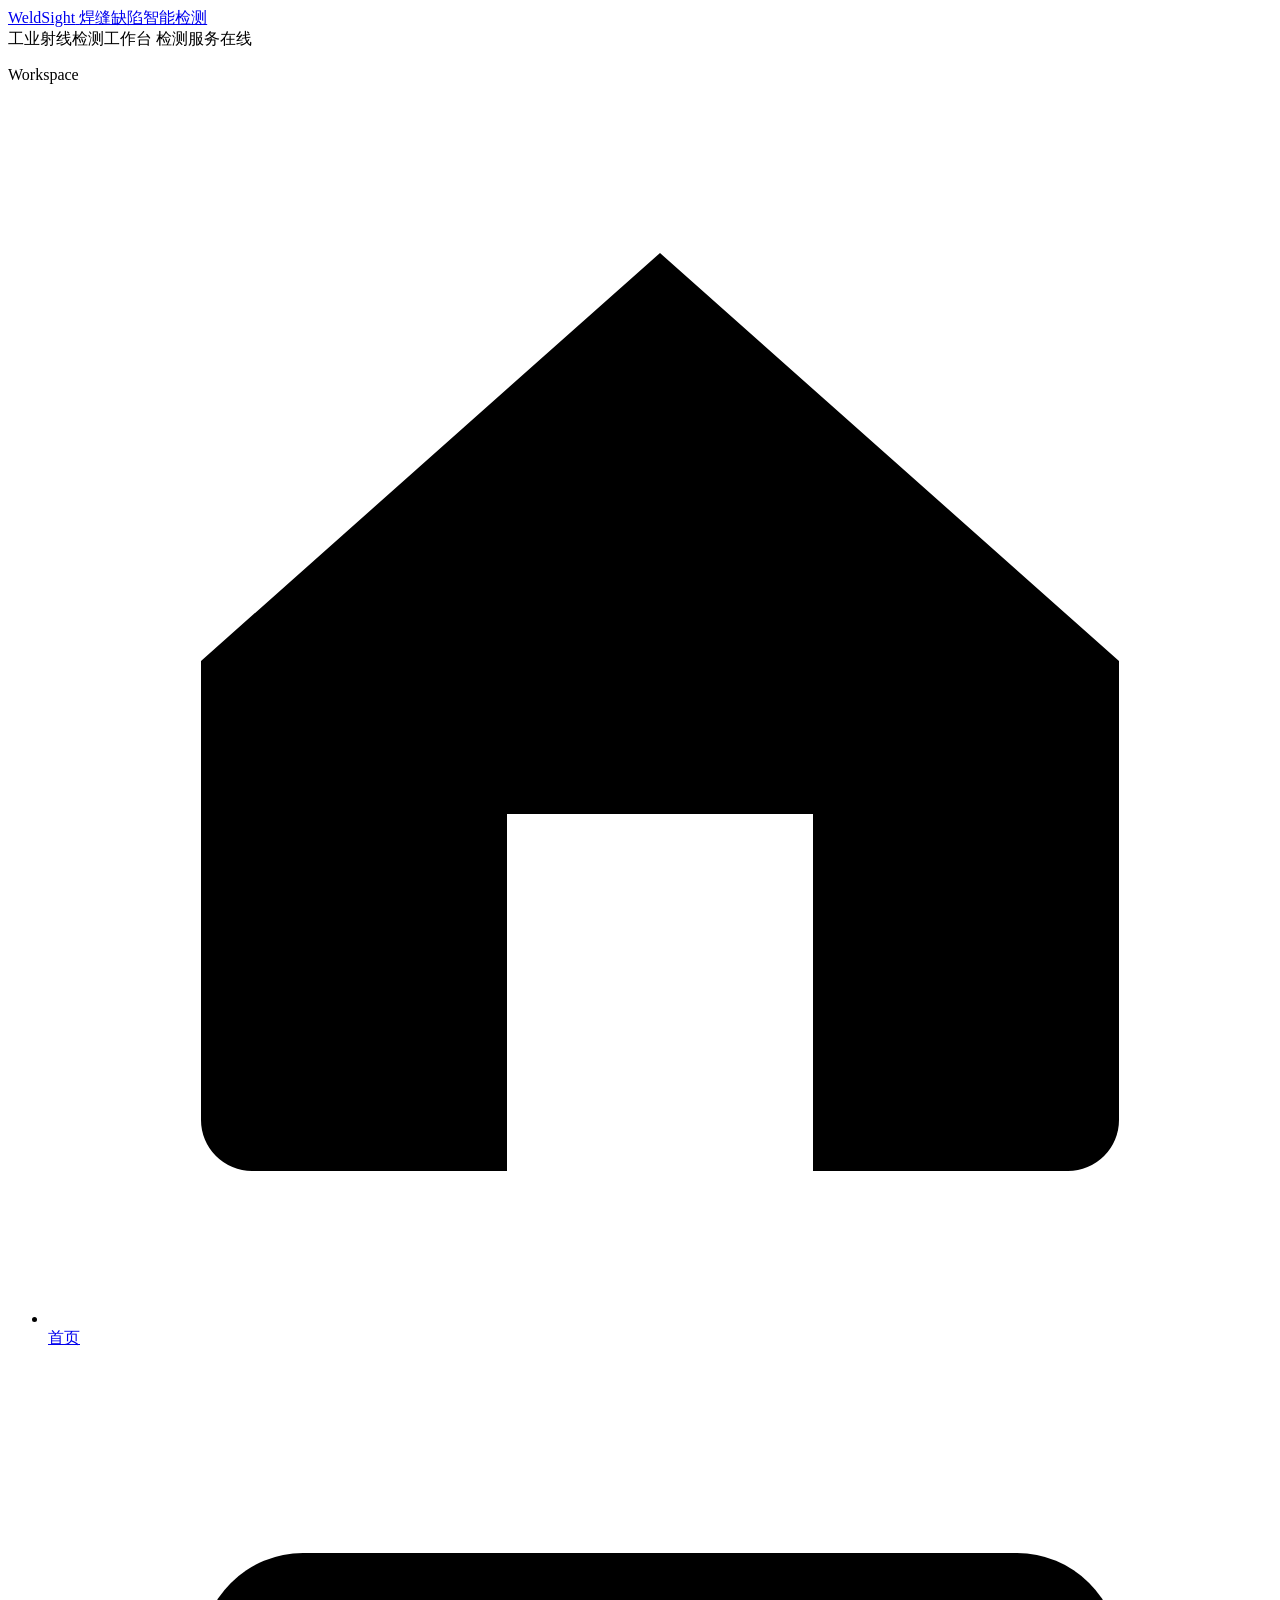
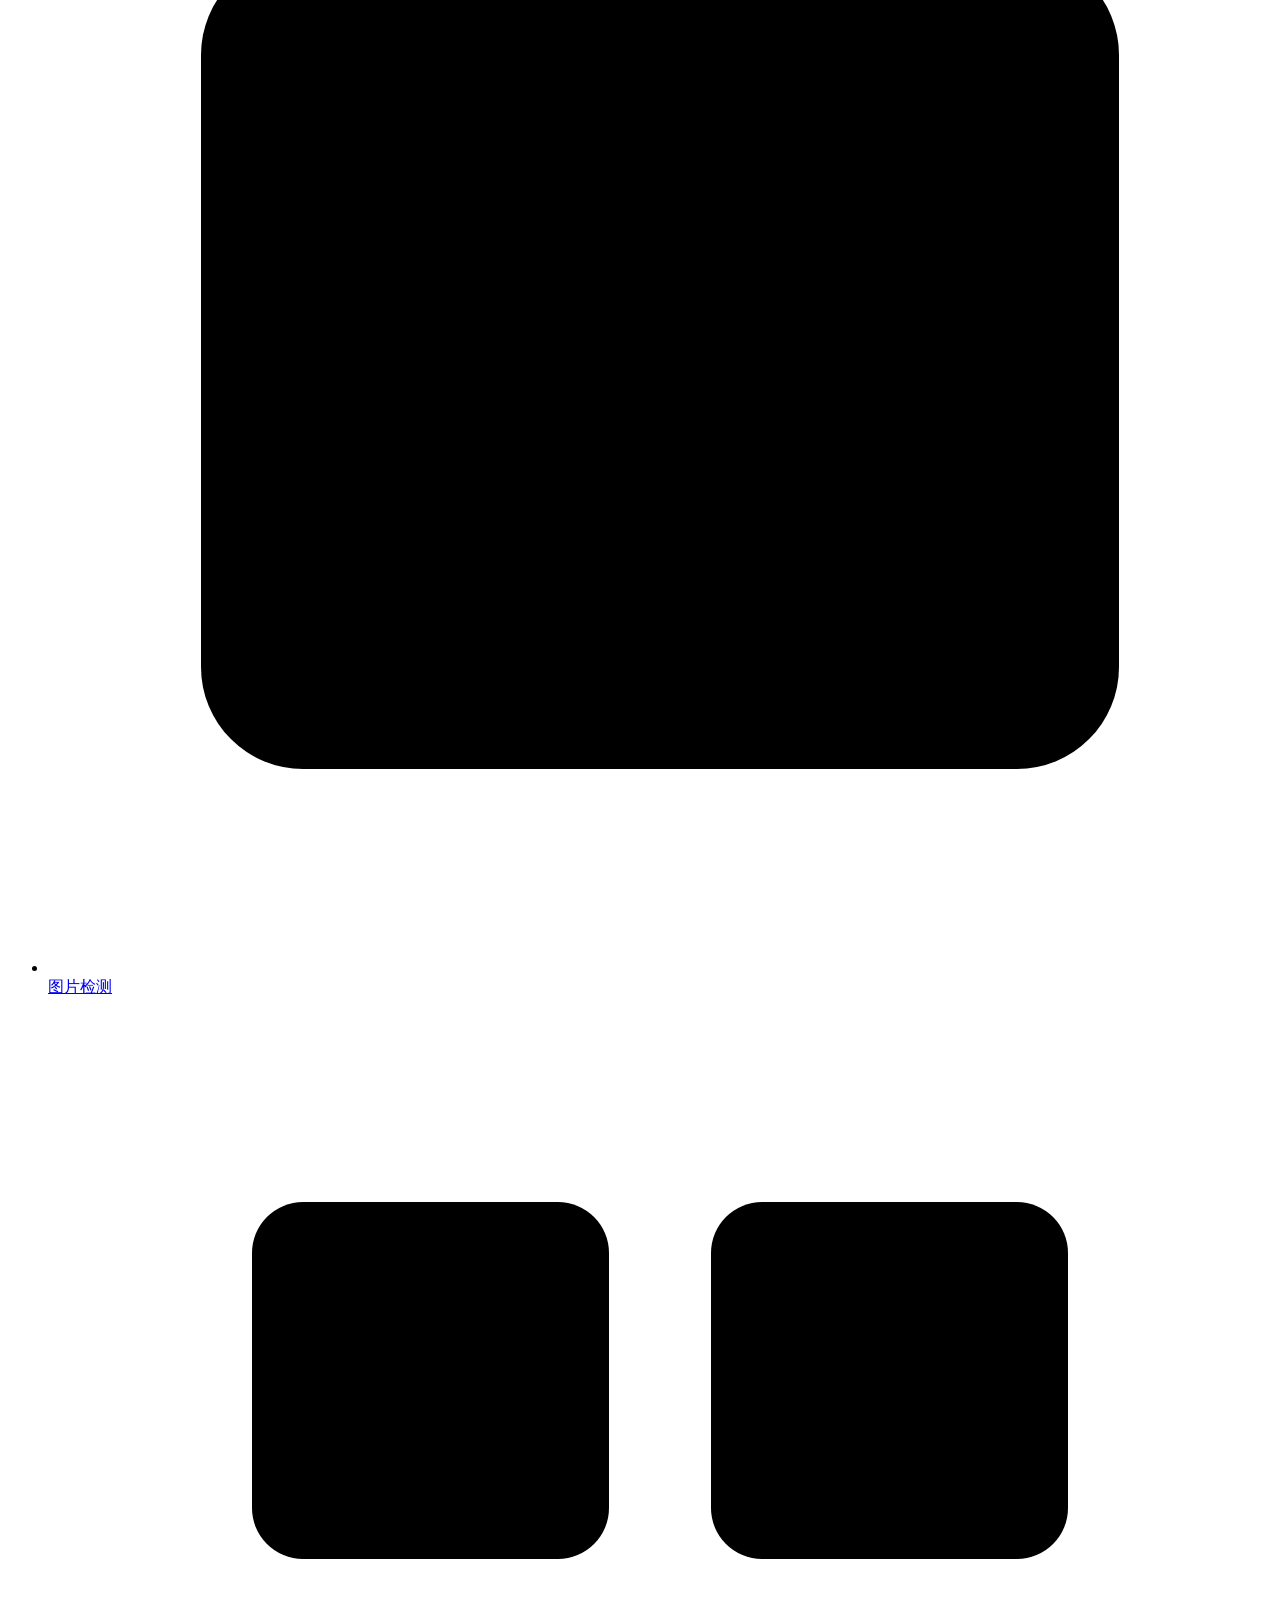
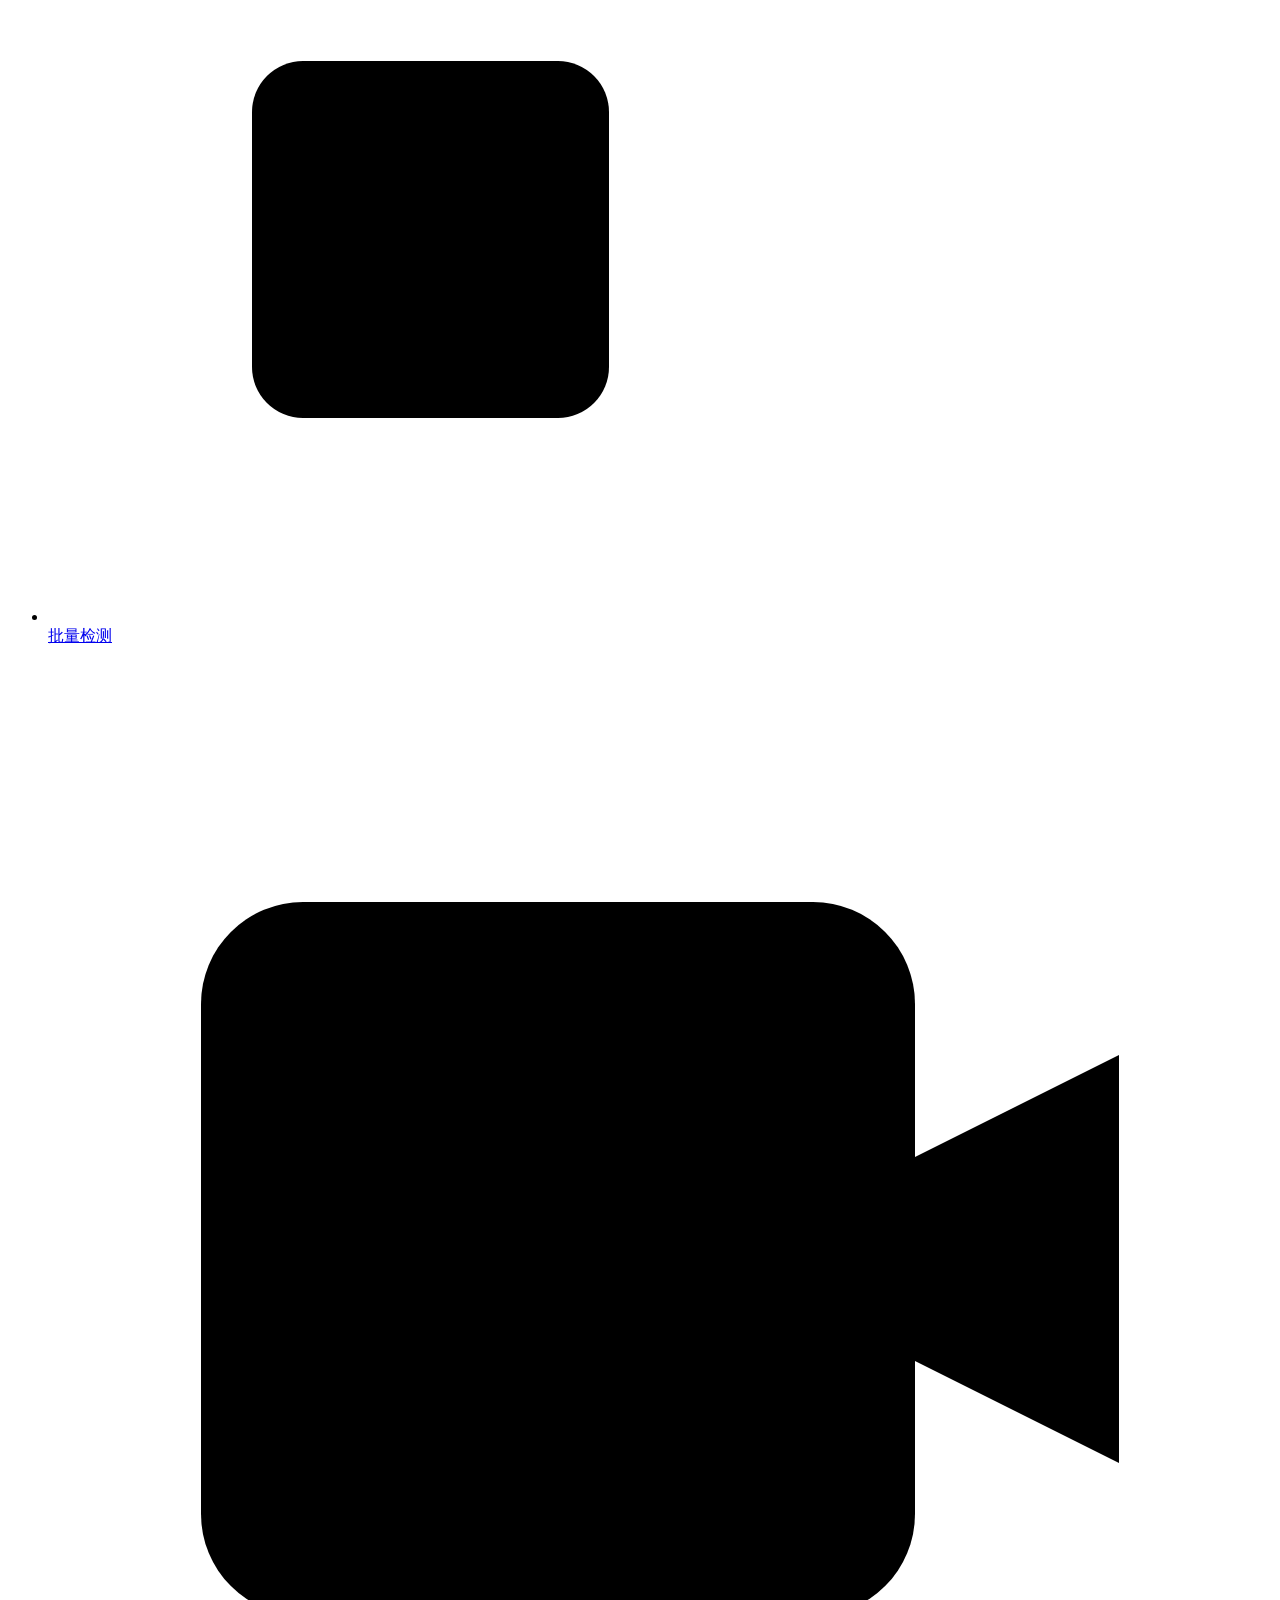
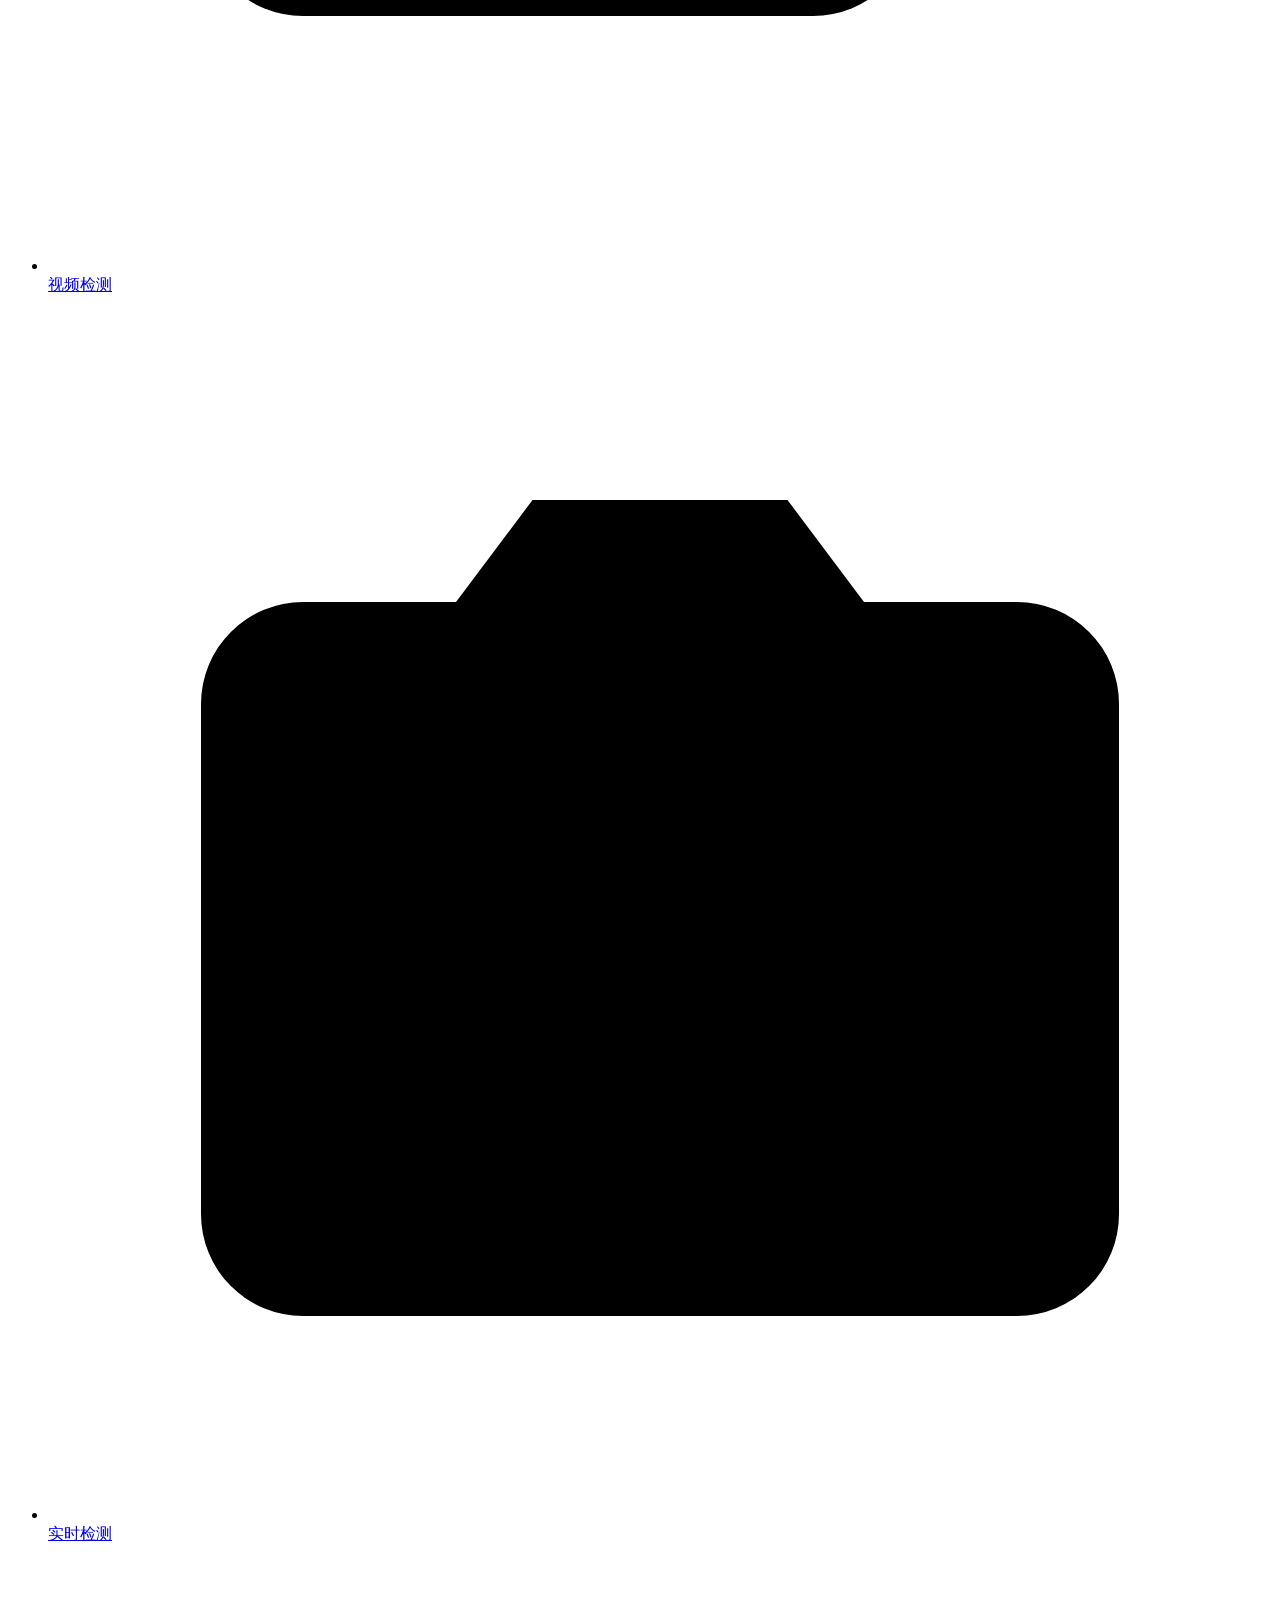
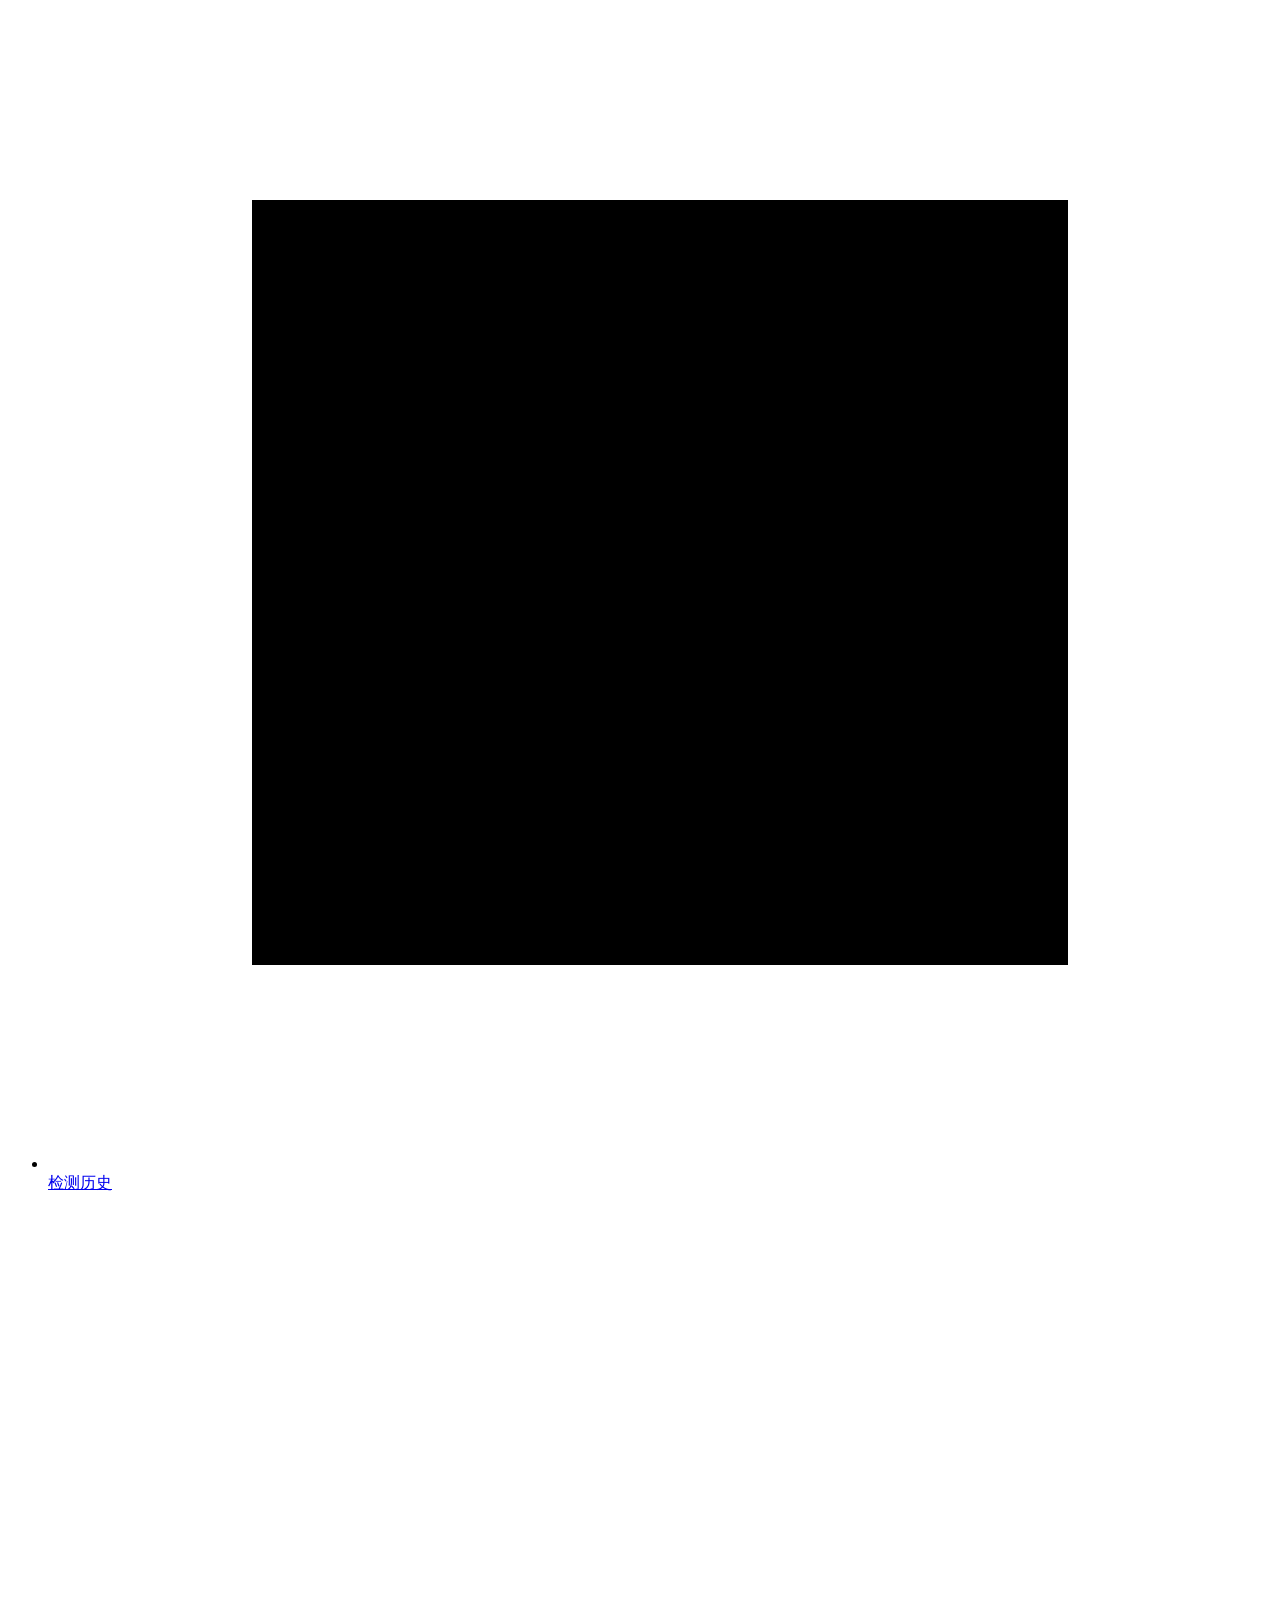
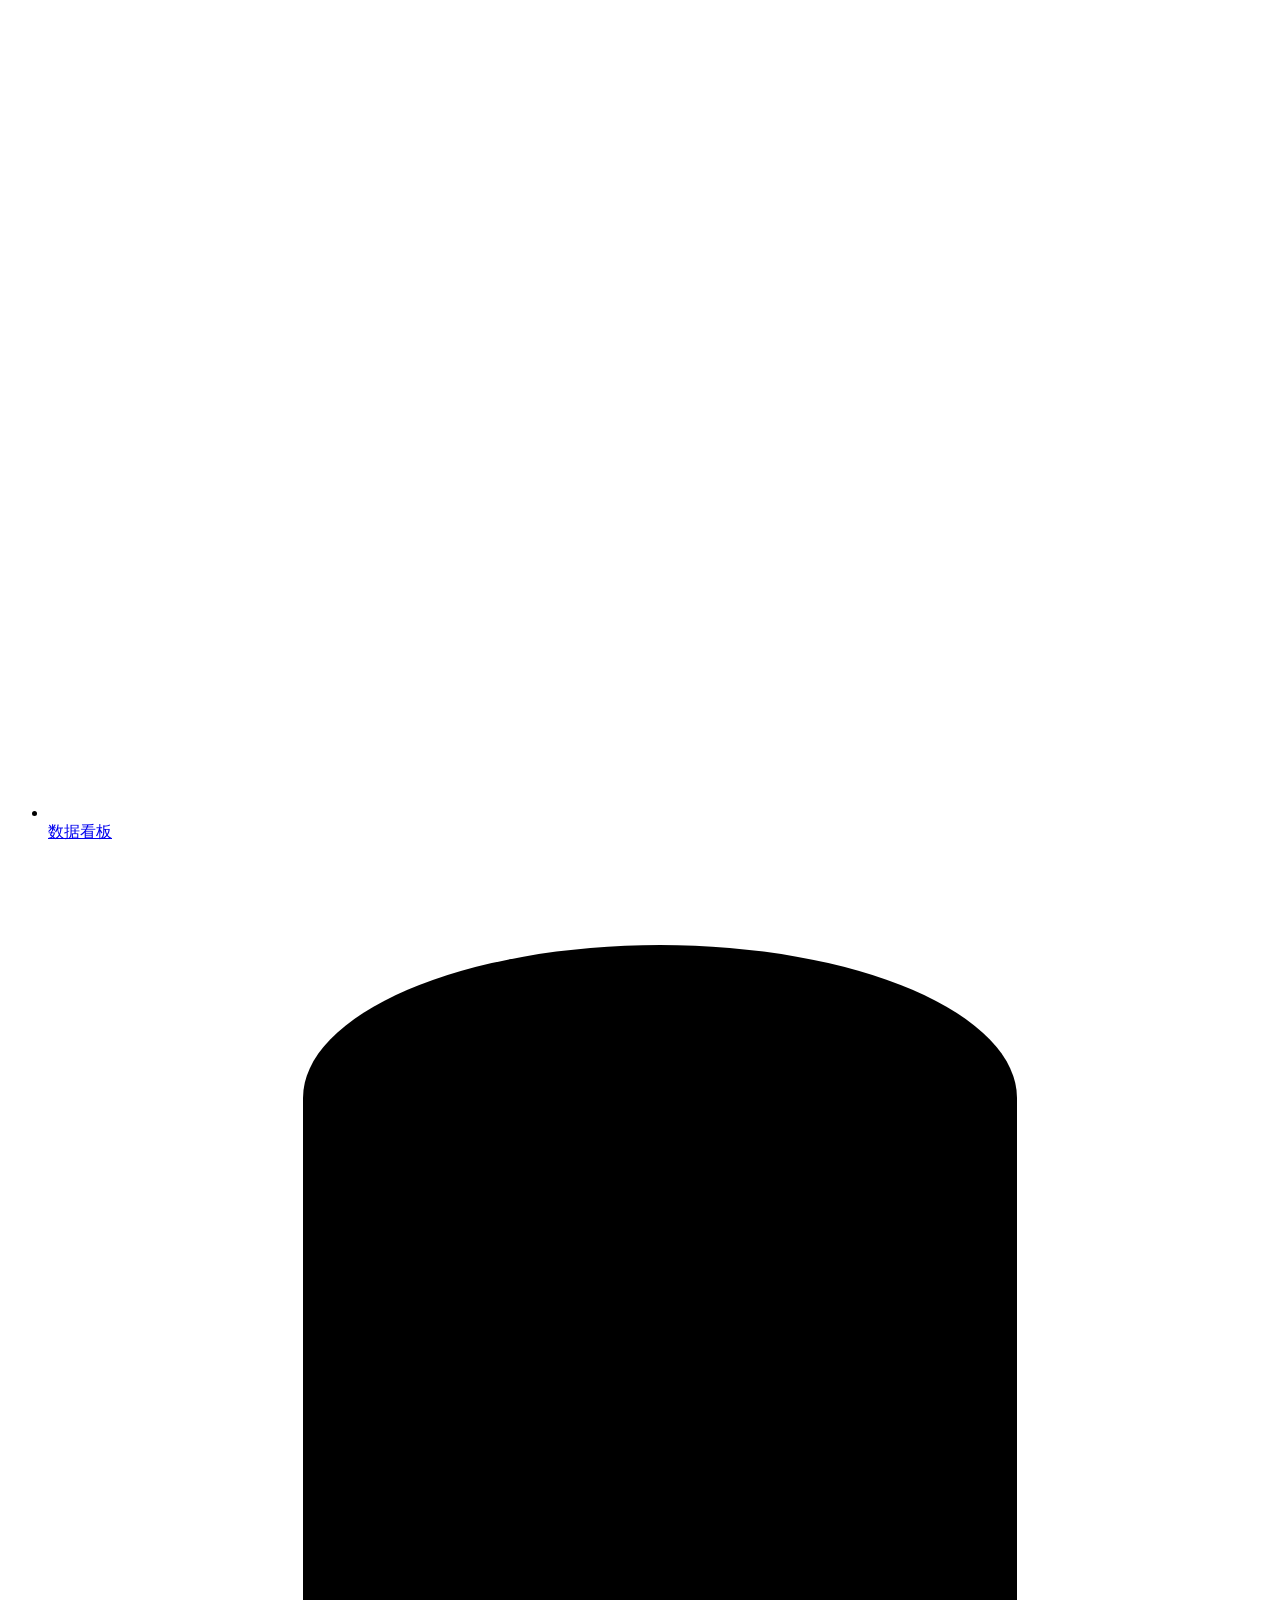
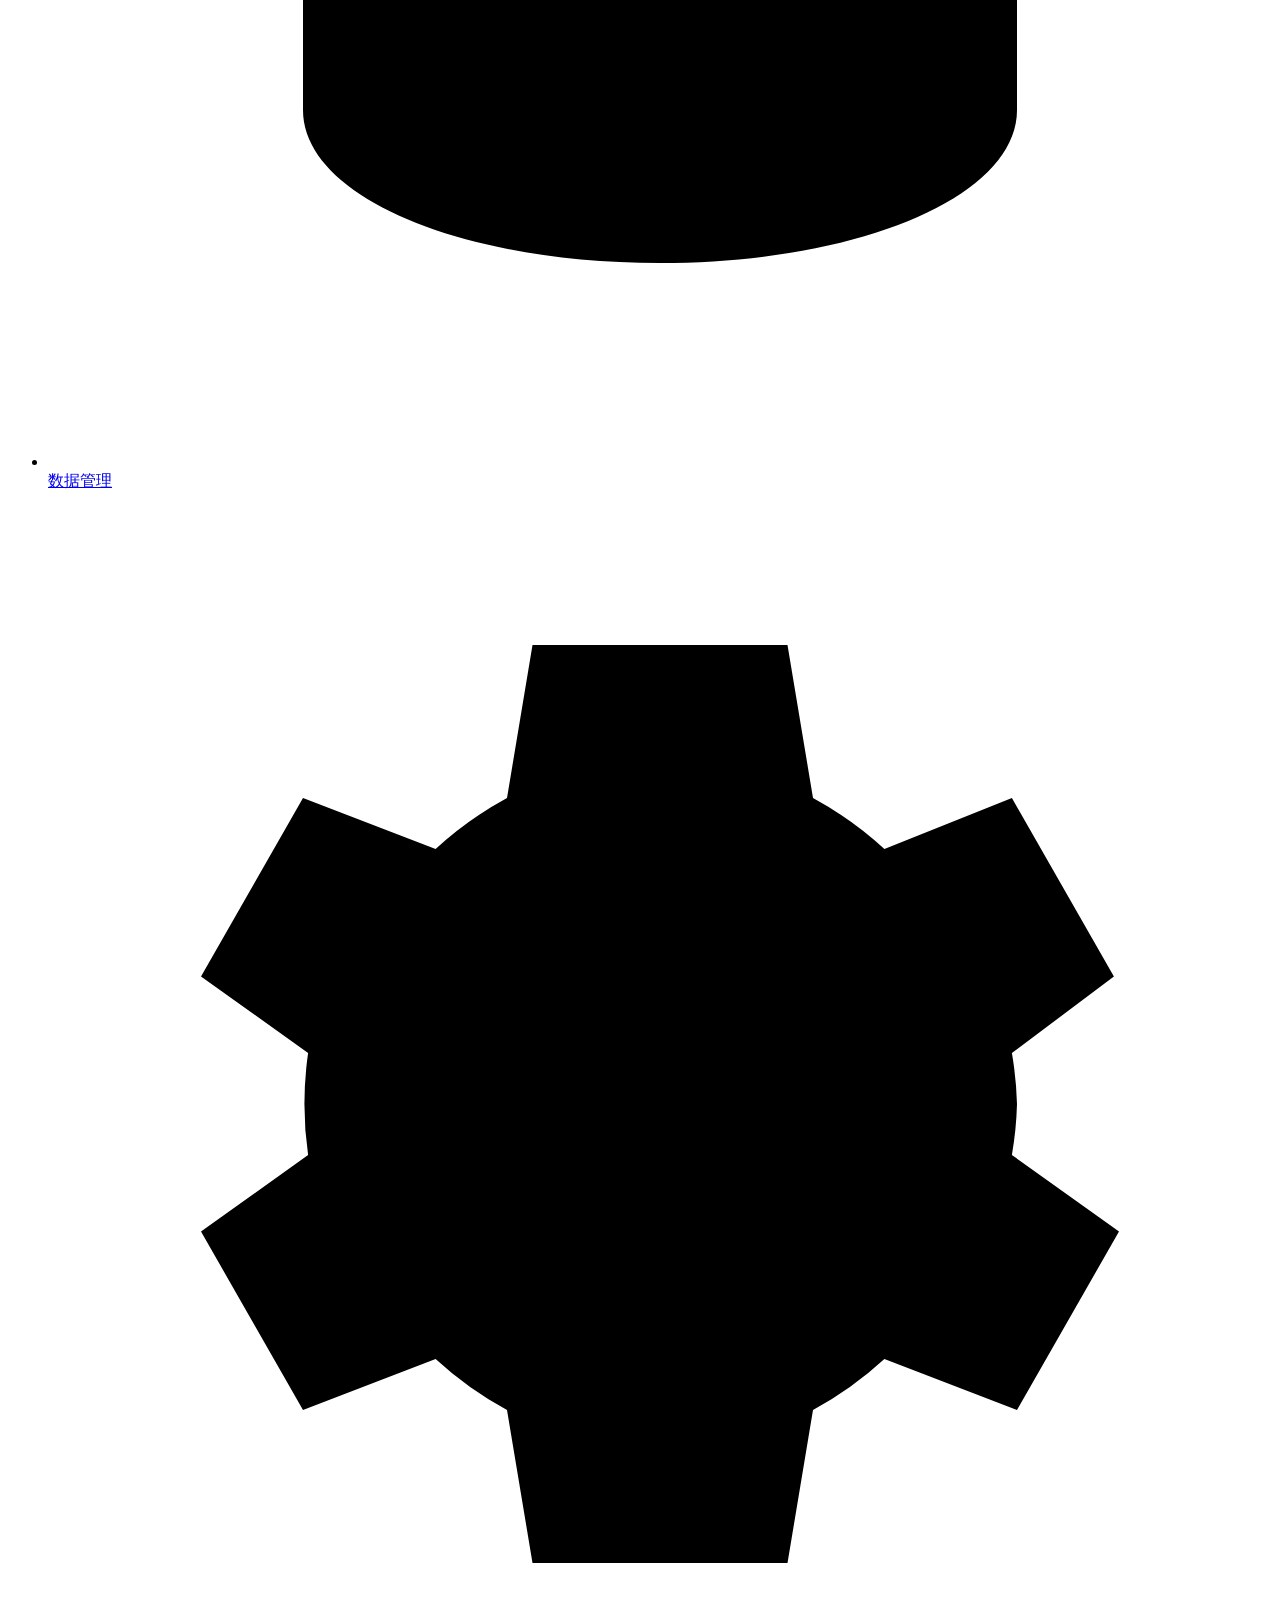
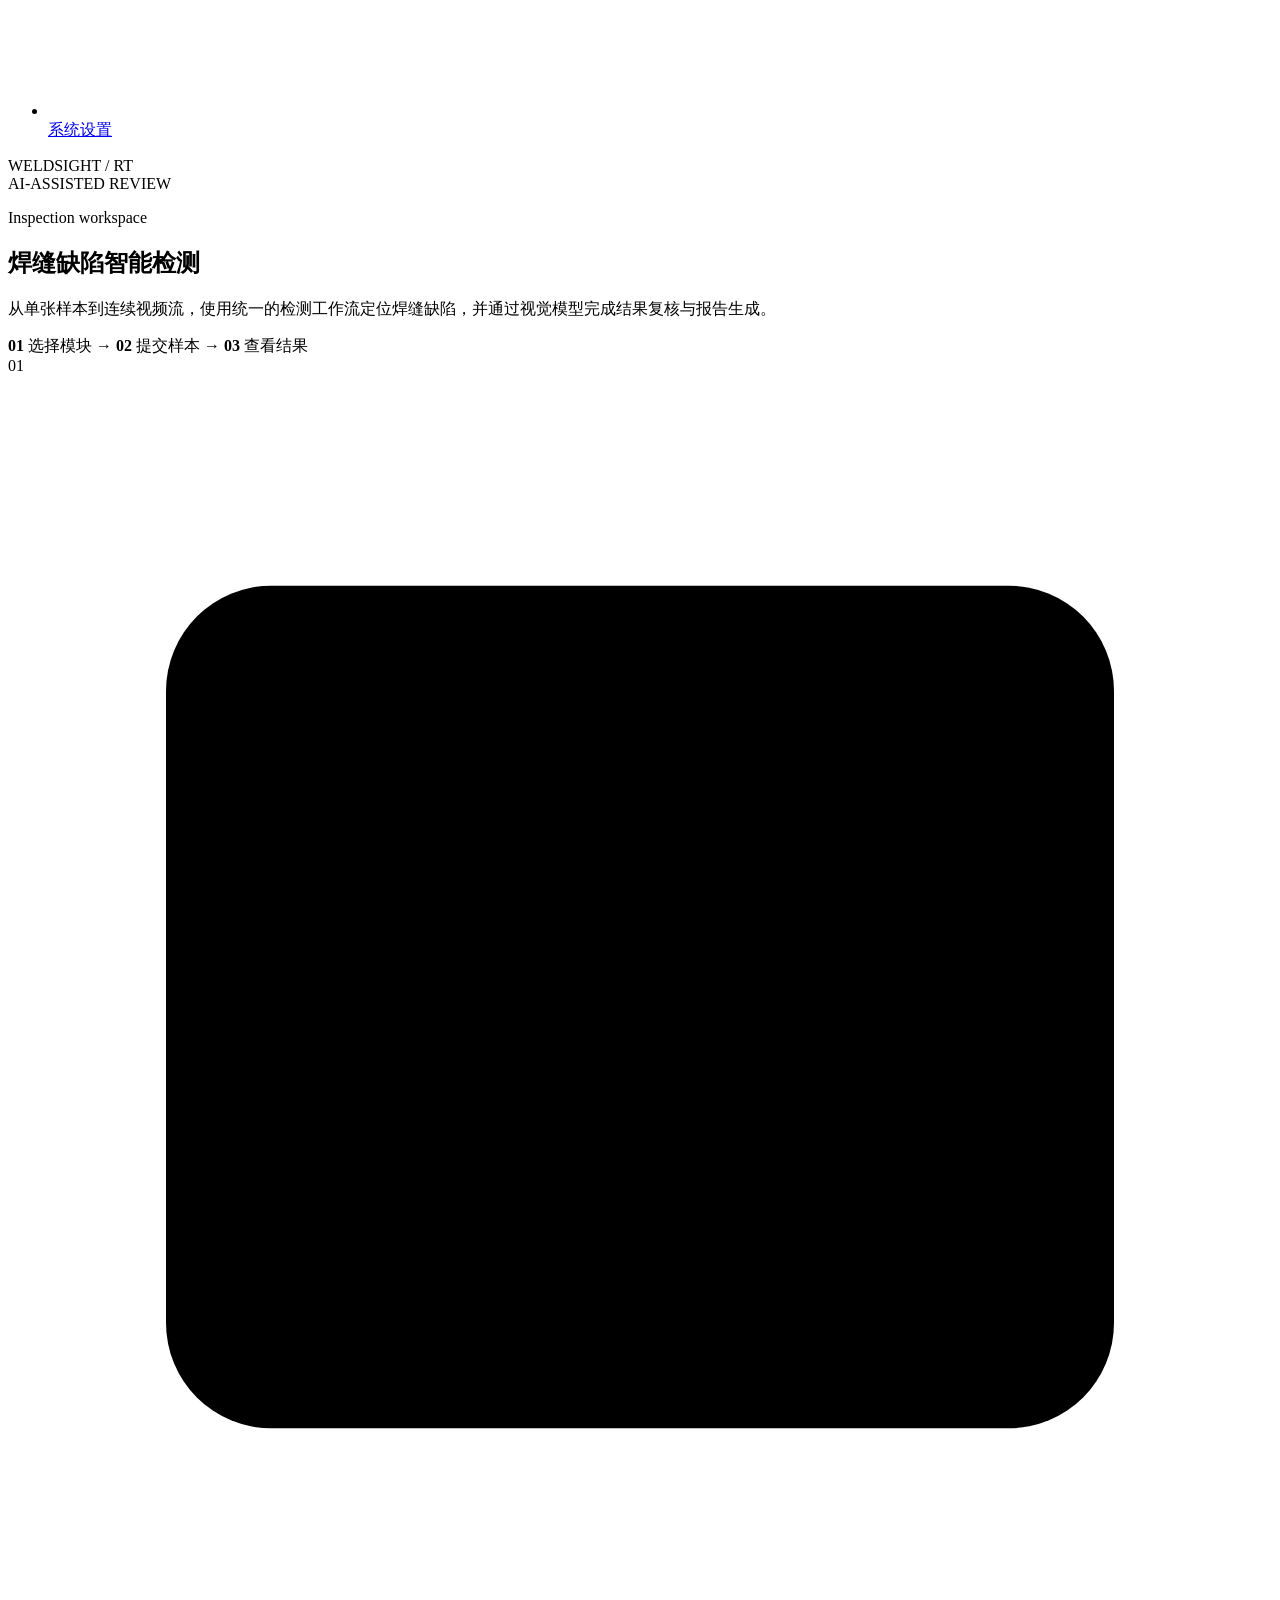
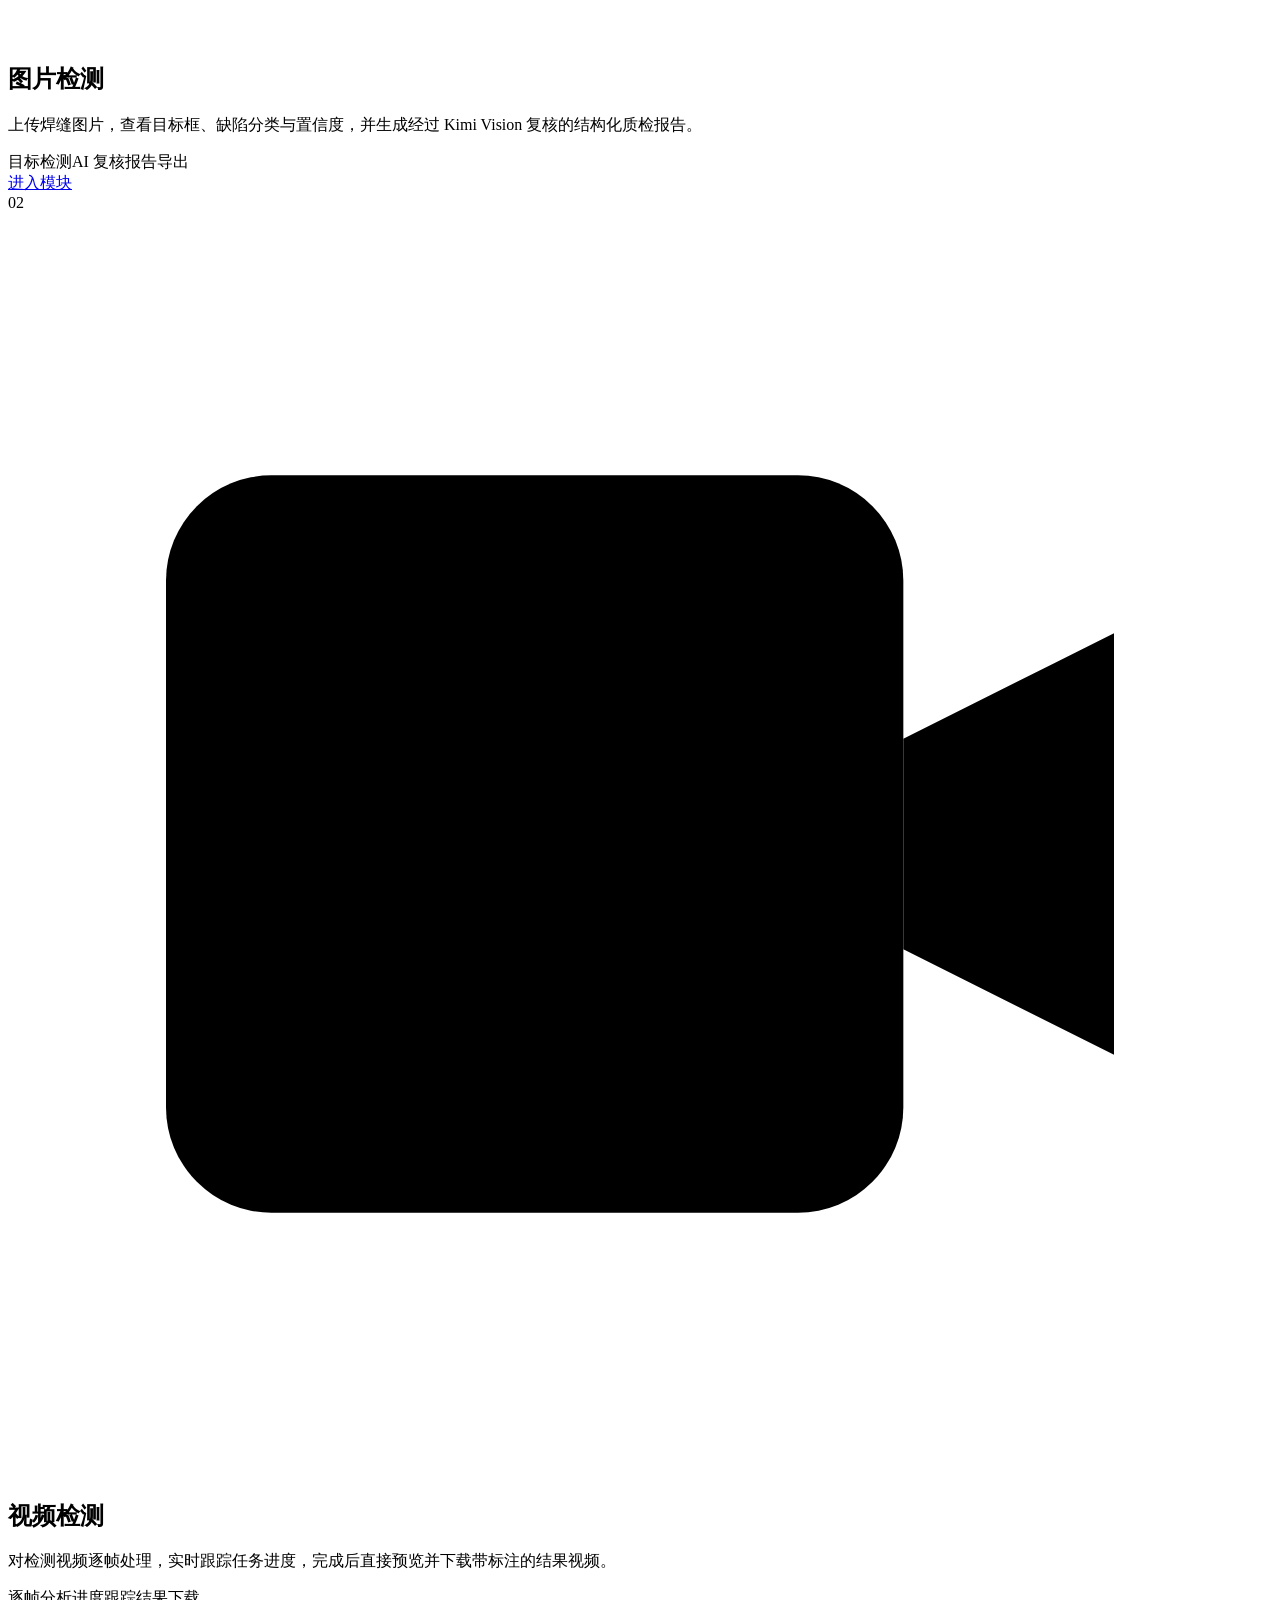
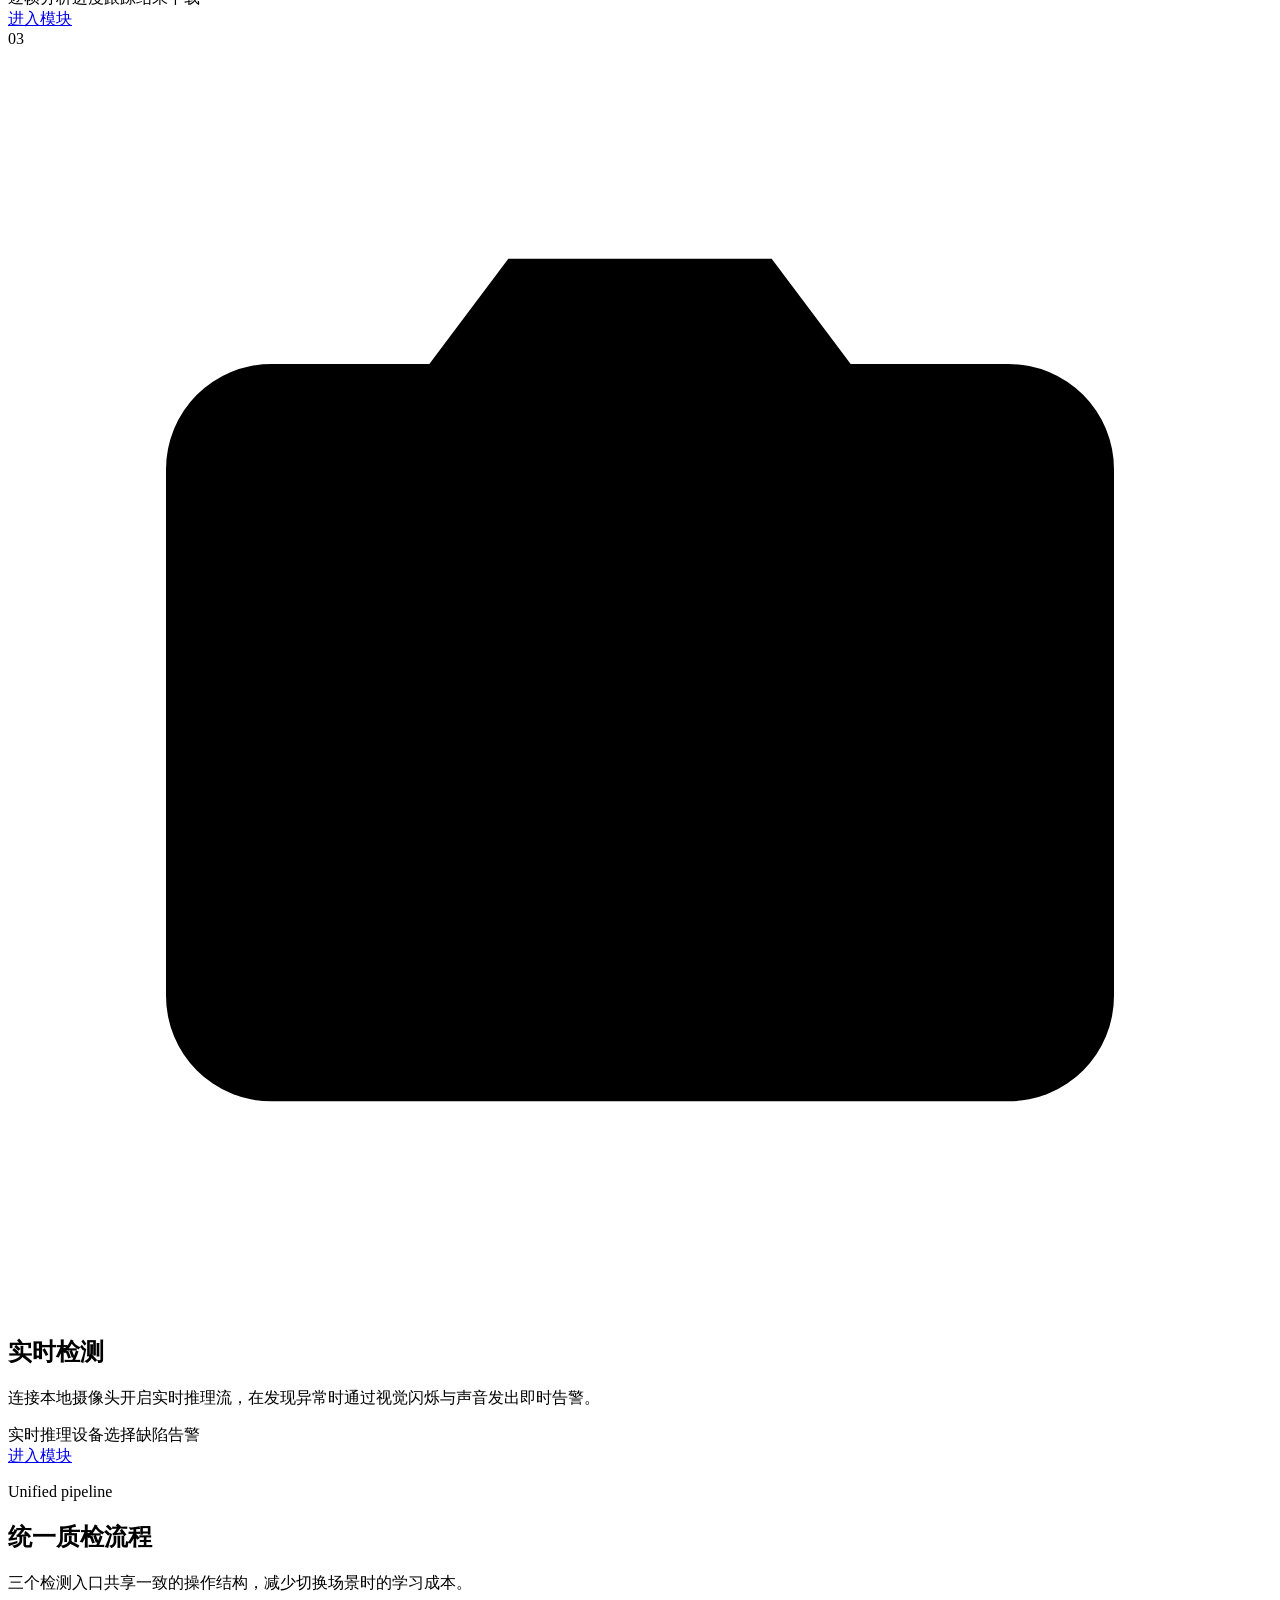
==== commit 106a6df7: "last" ====
--- a/v-app/static/index.html
+++ b/v-app/static/index.html
@@ -80,6 +80,10 @@
           <li><a class="nav-link" href="/dashboard.html"><svg viewBox="0 0 24 24">
                 <path d="M4 19V9M10 19V5M16 19v-7M22 19H2" />
               </svg><span>数据看板</span></a></li>
+          <li><a class="nav-link" href="/data.html"><svg viewBox="0 0 24 24">
+                <ellipse cx="12" cy="5" rx="7" ry="3" />
+                <path d="M5 5v6c0 1.7 3.1 3 7 3s7-1.3 7-3V5M5 11v6c0 1.7 3.1 3 7 3s7-1.3 7-3v-6" />
+              </svg><span>数据管理</span></a></li>
           <li><a class="nav-link" href="/settings.html"><svg viewBox="0 0 24 24">
                 <circle cx="12" cy="12" r="3" />
                 <path
@@ -170,6 +174,7 @@
               <a class="management-link" href="/batch.html"><strong>批量任务</strong><span>多图队列与汇总报告</span></a>
               <a class="management-link" href="/history.html"><strong>检测历史</strong><span>检索、复核与训练反馈</span></a>
               <a class="management-link" href="/dashboard.html"><strong>数据看板</strong><span>缺陷率与变化趋势</span></a>
+              <a class="management-link" href="/data.html"><strong>数据管理</strong><span>归档、导出与存储维护</span></a>
               <a class="management-link" href="/settings.html"><strong>系统设置</strong><span>模型、阈值与报告信息</span></a>
             </div>
           </aside>
@@ -195,6 +200,10 @@
       <a href="/dashboard.html"><svg viewBox="0 0 24 24">
           <path d="M4 19V9M10 19V5M16 19v-7M22 19H2" />
         </svg><span>看板</span></a>
+      <a href="/data.html"><svg viewBox="0 0 24 24">
+          <ellipse cx="12" cy="5" rx="7" ry="3" />
+          <path d="M5 5v12c0 1.7 3.1 3 7 3s7-1.3 7-3V5" />
+        </svg><span>数据</span></a>
     </nav>
   </div>
 </body>
